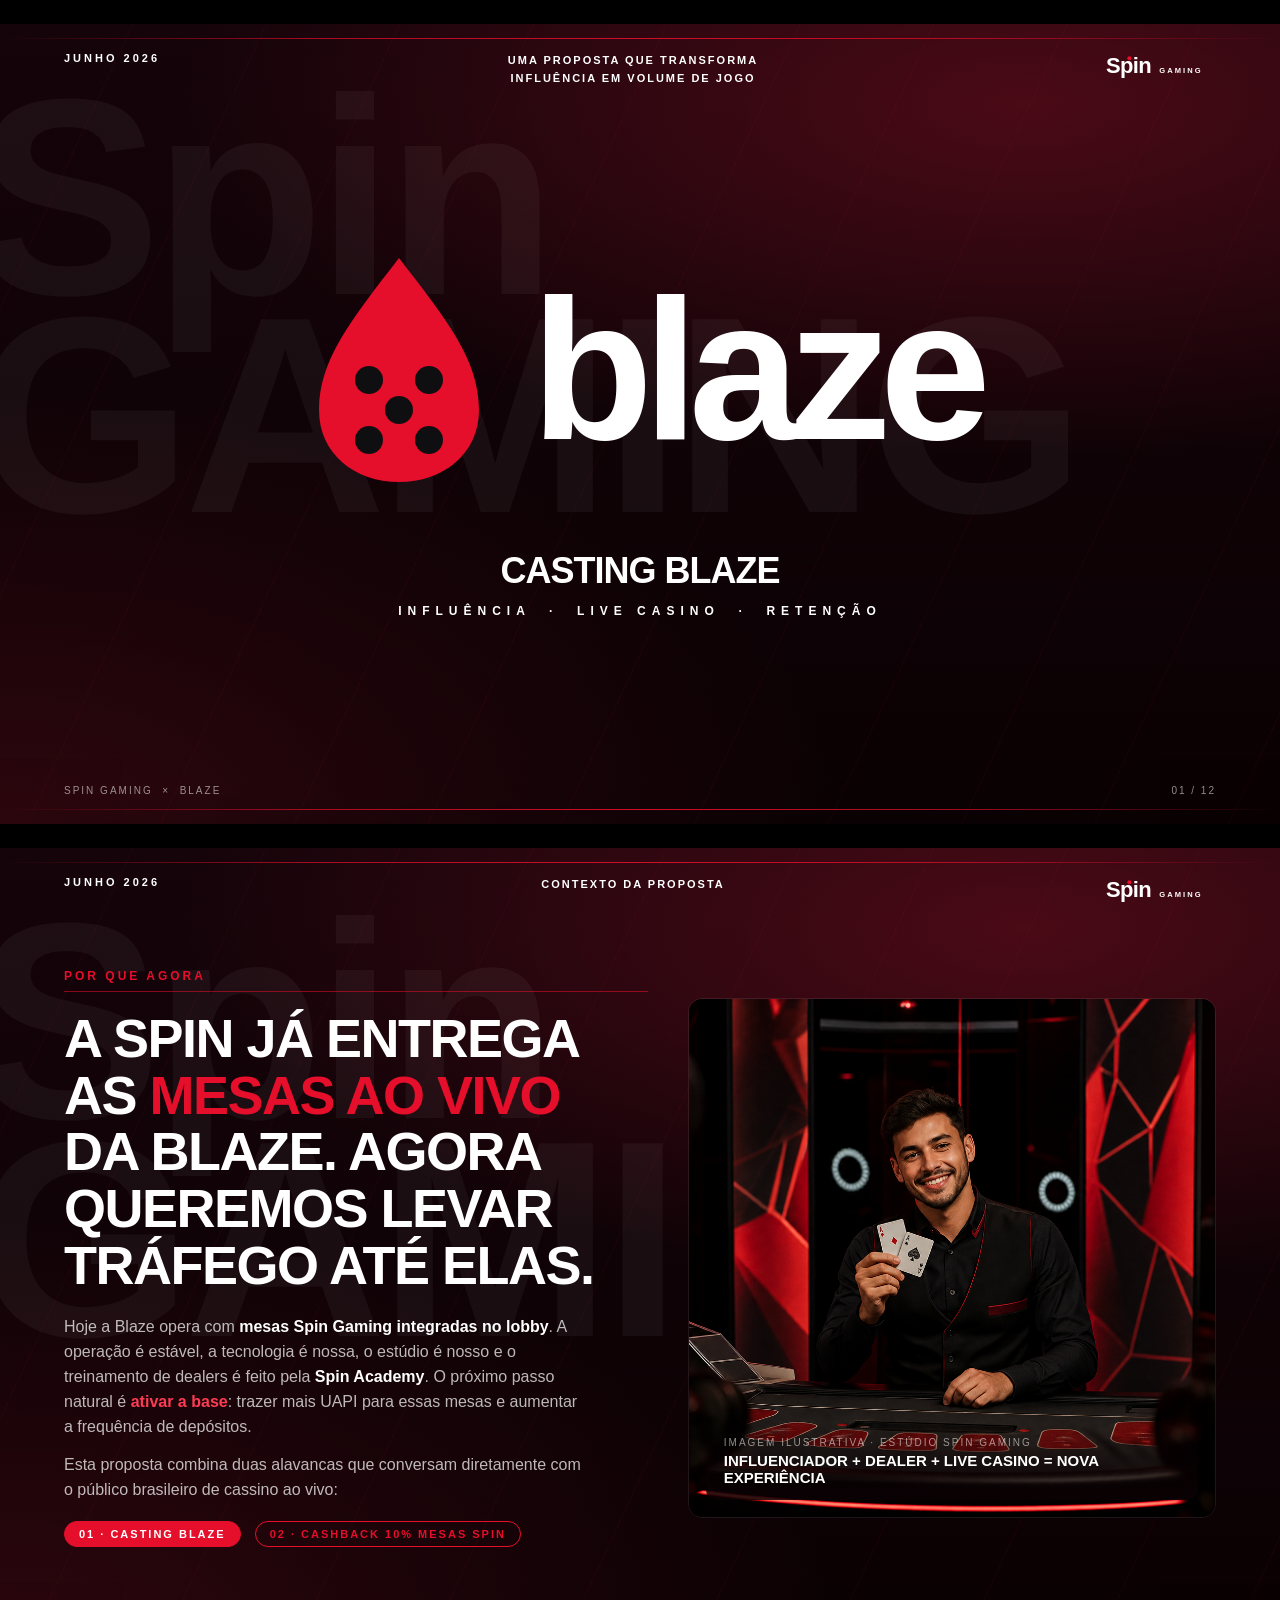
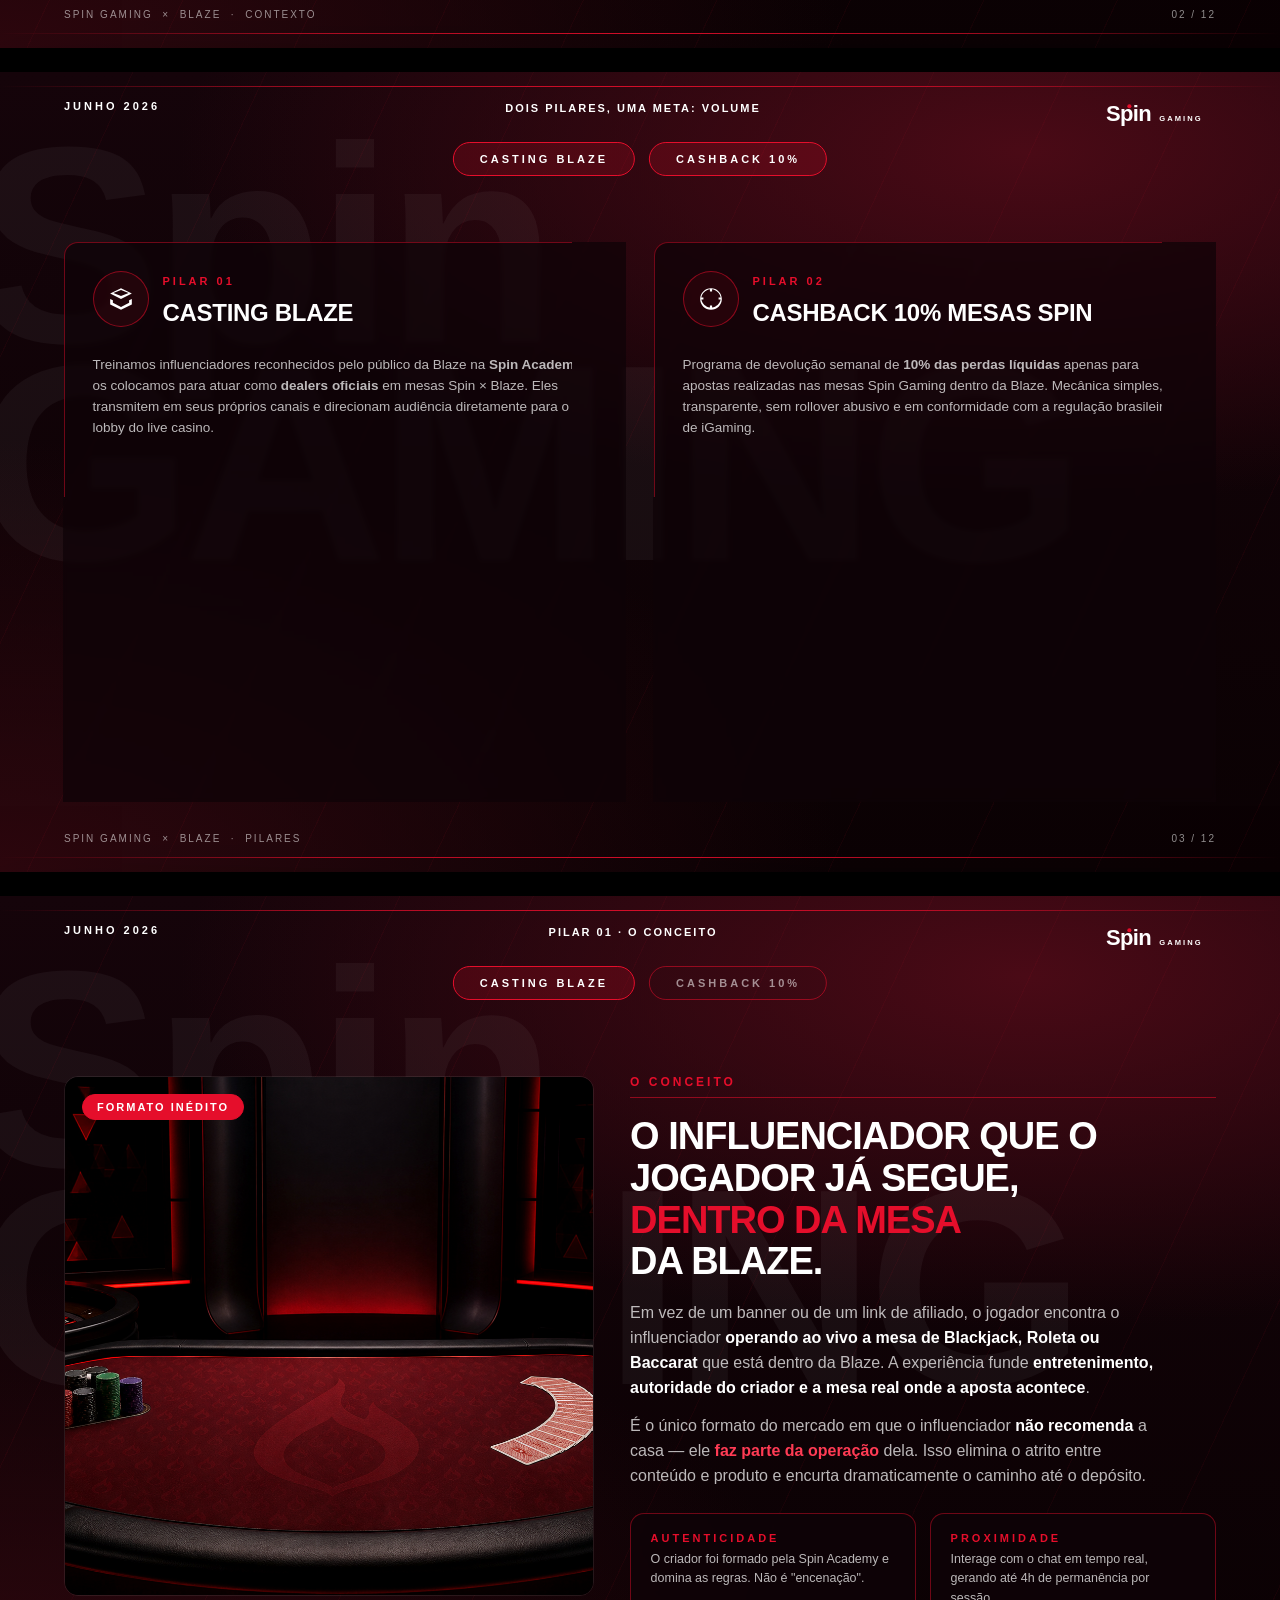
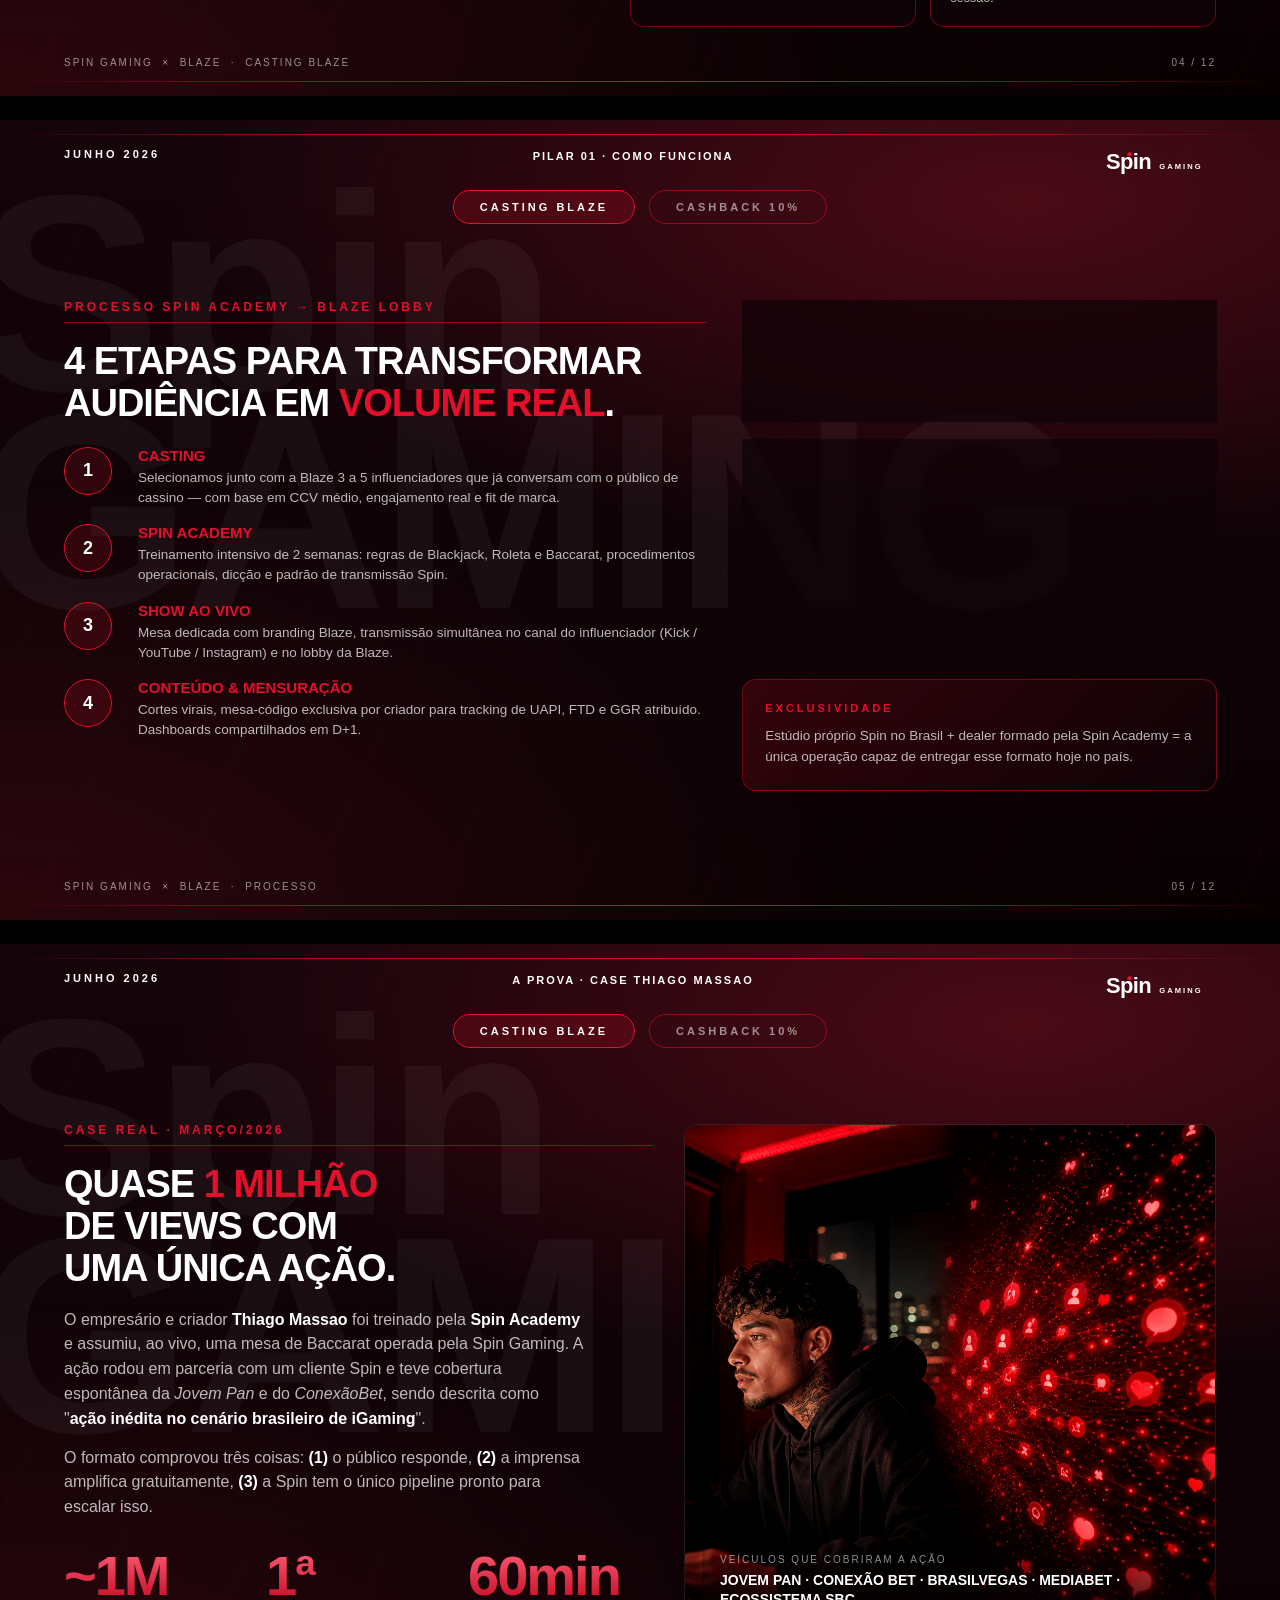
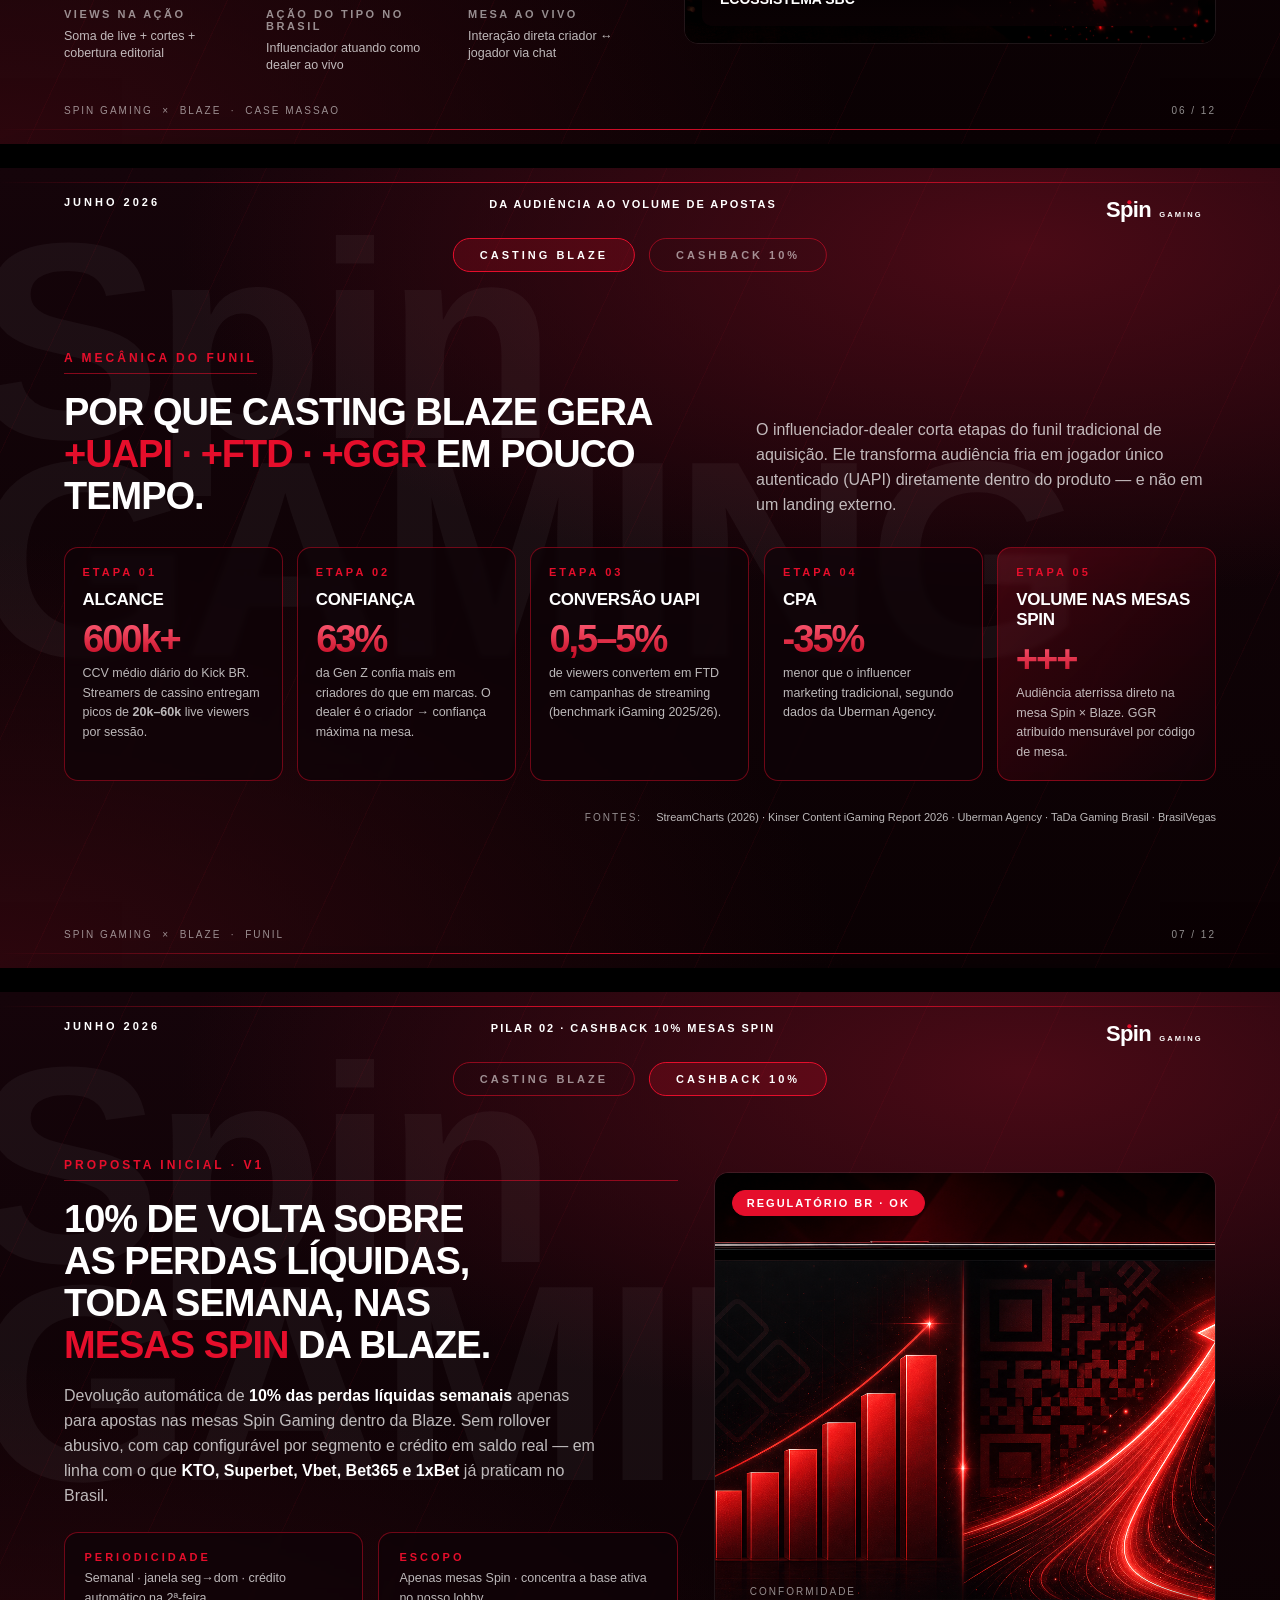
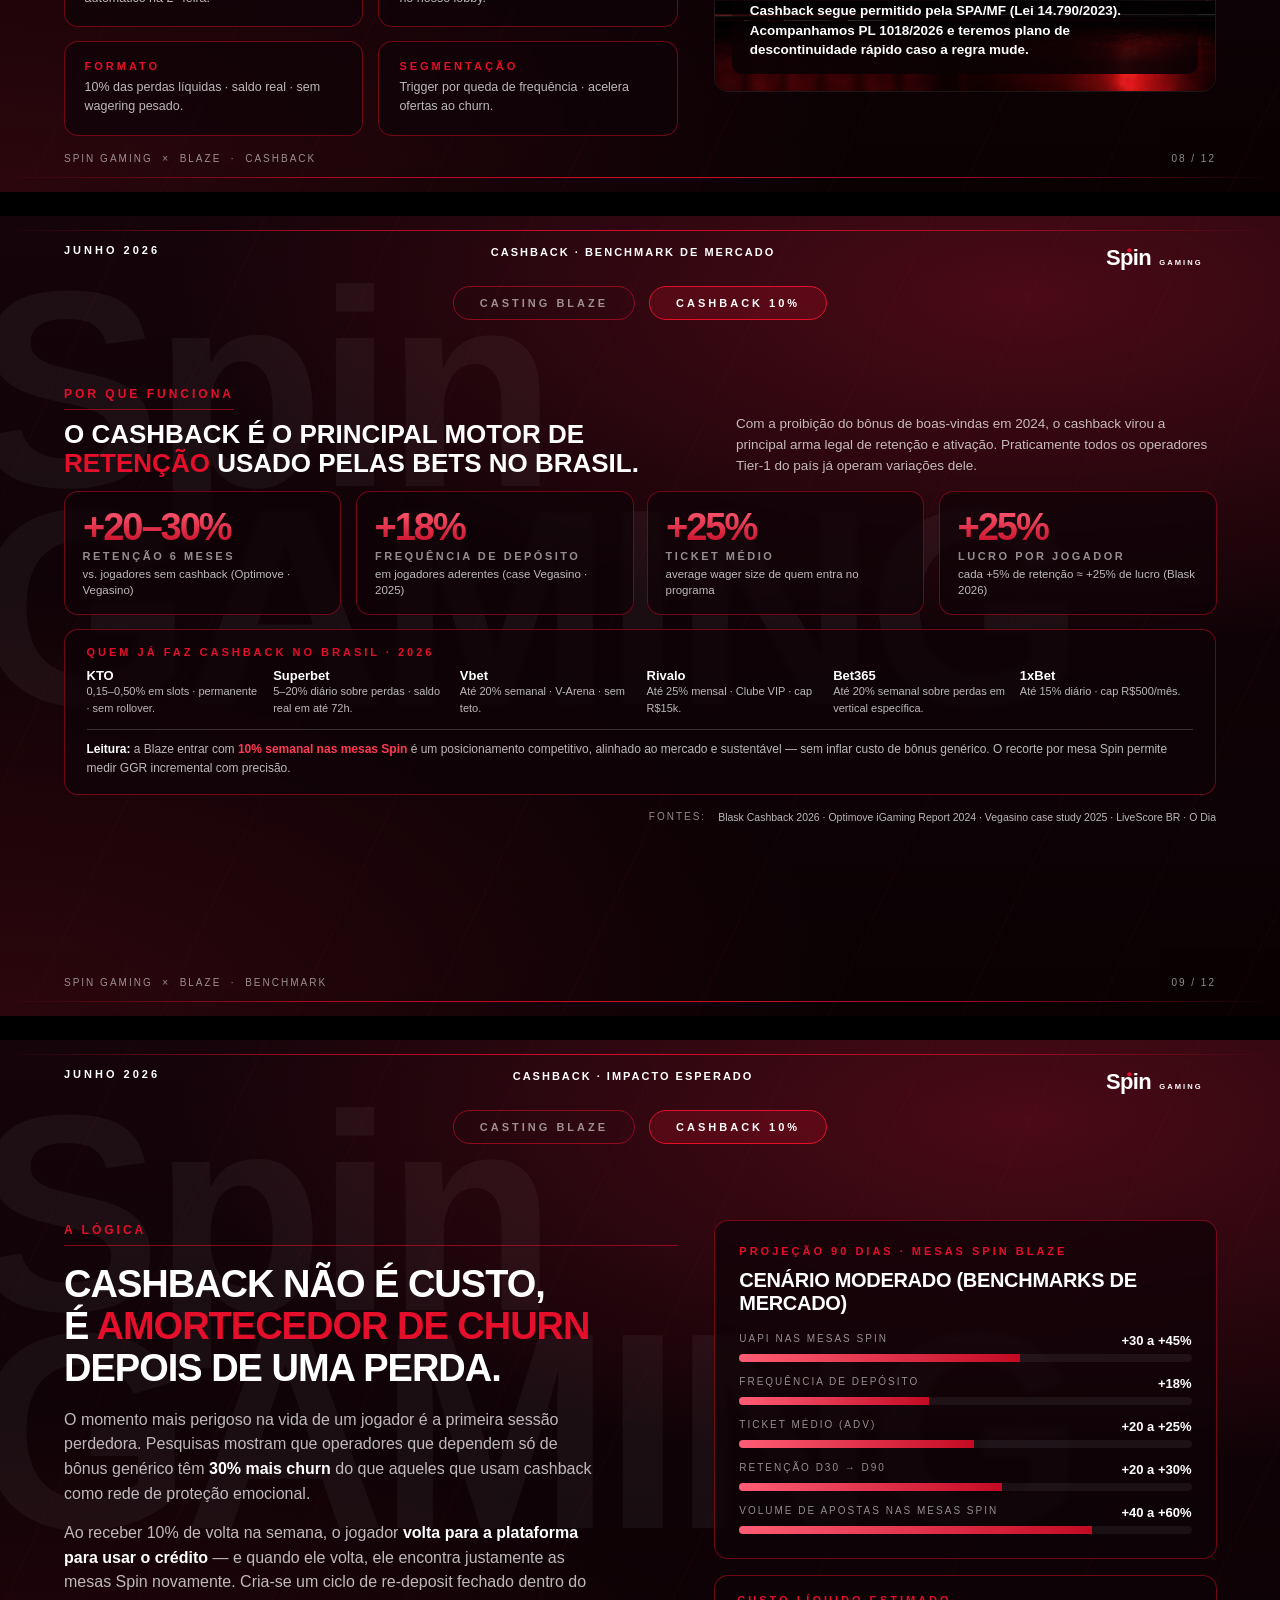
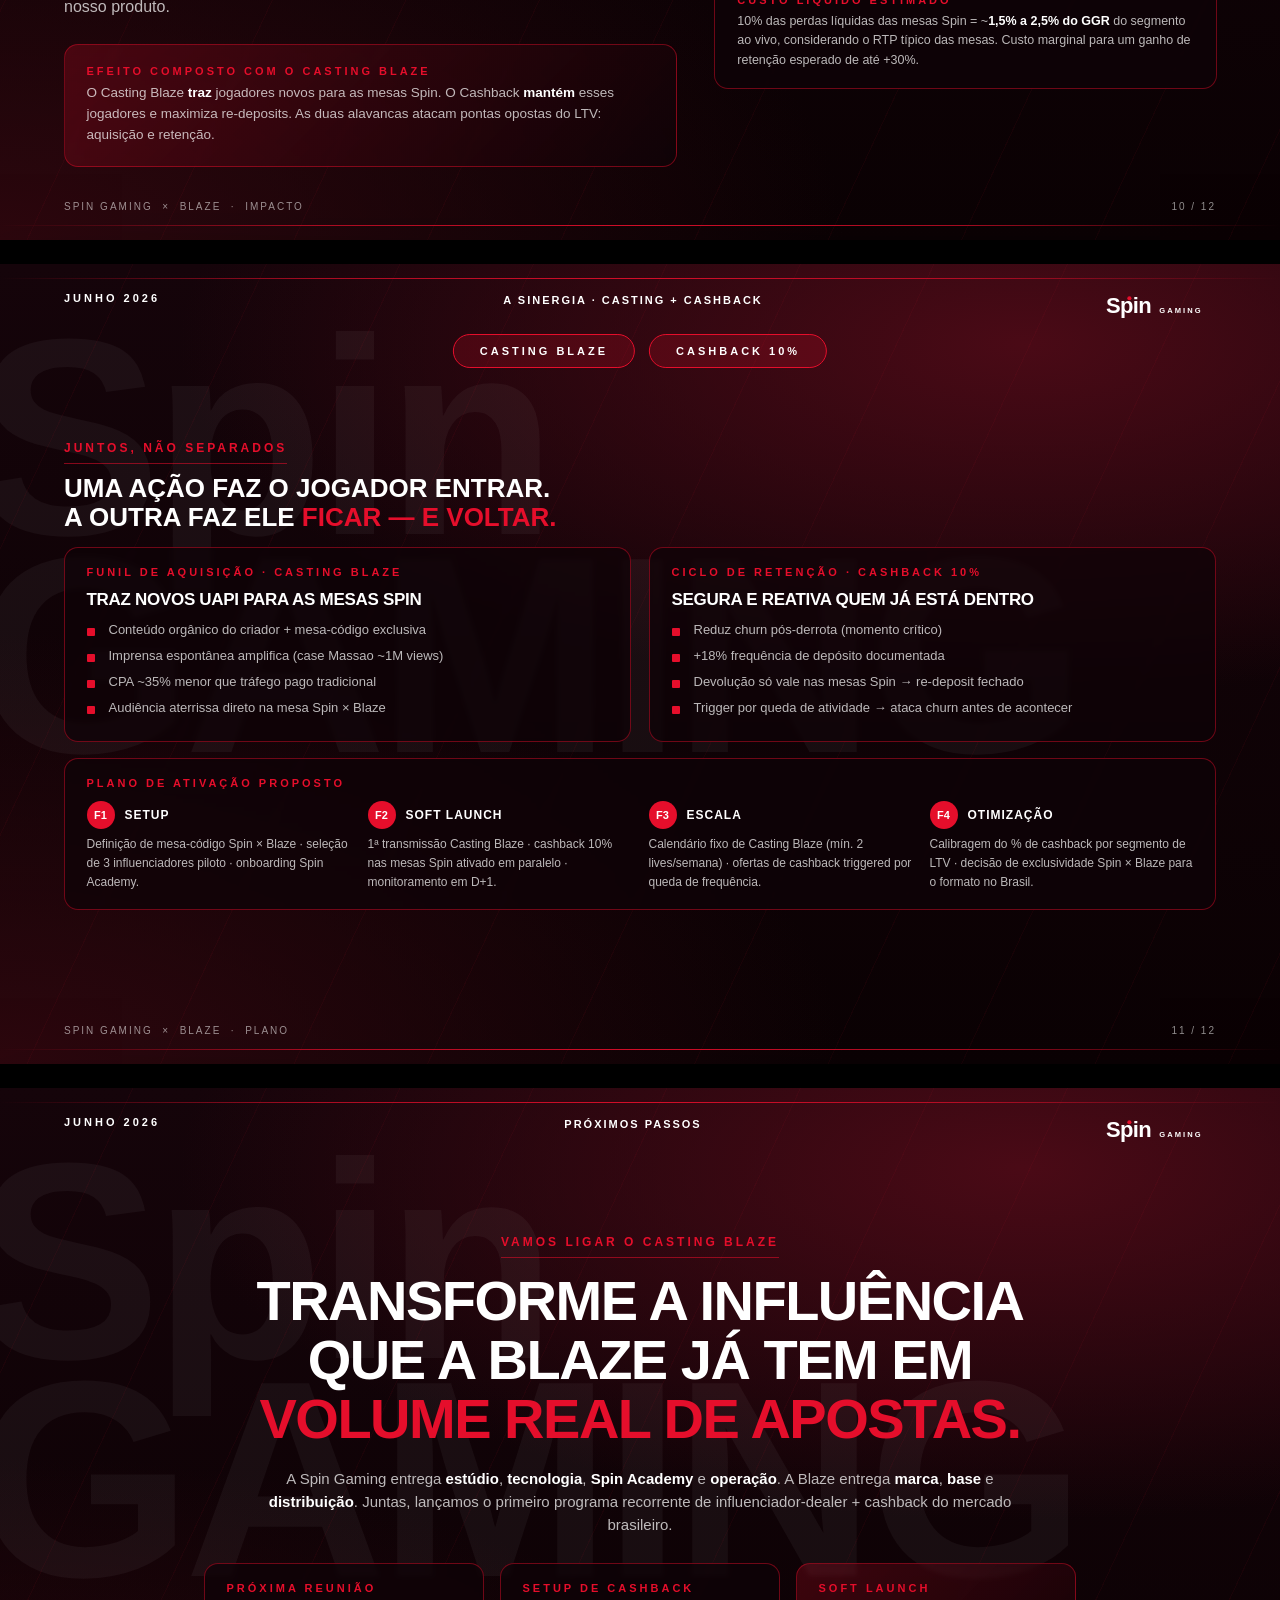
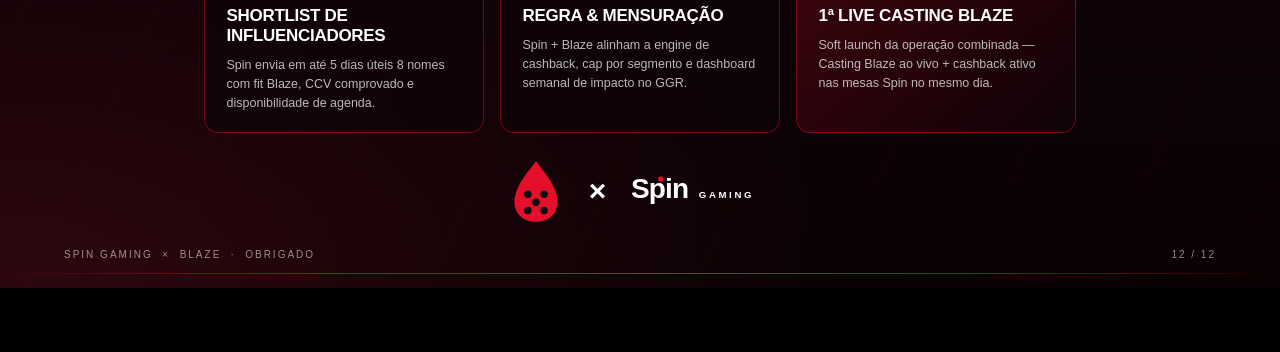
==== apresentacao/index.html @ 4c96a720 "feat: proposta Casting Blaze + Cashback 10% (deck Spin x Blaze, 12 slides) - Apresentacao HTML/CSS c" ====
<!DOCTYPE html>
<html lang="pt-BR">
<head>
<meta charset="UTF-8" />
<meta name="viewport" content="width=1280" />
<title>Casting Blaze — Proposta Spin Gaming x Blaze</title>
<link rel="stylesheet" href="styles.css" />
</head>
<body>

<!-- =================================================================
SLIDE 01 — CAPA
================================================================= -->
<section class="slide" id="s01">
  <div class="slide-rule-top"></div>
  <div class="slide-header">
    <div class="slide-date">JUNHO 2026</div>
    <div class="slide-tagline">UMA PROPOSTA QUE TRANSFORMA<br/>INFLUÊNCIA EM VOLUME DE JOGO</div>
    <div class="slide-logo-spin"><img src="assets/logo-spin.svg" alt="Spin Gaming"></div>
  </div>

  <div class="slide-body" style="align-items:center; justify-content:center; flex-direction:column;">
    <div style="display:flex; align-items:center; gap:32px;">
      <img src="assets/logo-blaze.svg" alt="" style="width:200px; height:auto;">
      <div style="font-size:200px; font-weight:800; line-height:0.9; letter-spacing:-10px; color:#fff;">blaze</div>
    </div>
    <div style="margin-top:60px; text-align:center;">
      <div style="font-size:36px; font-weight:800; letter-spacing:-1px; color:#fff;">
        CASTING BLAZE
      </div>
      <div style="margin-top:12px; font-size:12px; letter-spacing:6px; color:#fff; font-weight:600;">
        INFLUÊNCIA &nbsp;·&nbsp; LIVE CASINO &nbsp;·&nbsp; RETENÇÃO
      </div>
    </div>
  </div>

  <div class="slide-footer">
    <div>SPIN GAMING &nbsp;×&nbsp; BLAZE</div>
    <div>01 / 12</div>
  </div>
  <div class="slide-rule-bottom"></div>
</section>


<!-- =================================================================
SLIDE 02 — CONTEXTO
================================================================= -->
<section class="slide" id="s02">
  <div class="slide-rule-top"></div>
  <div class="slide-header">
    <div class="slide-date">JUNHO 2026</div>
    <div class="slide-tagline">CONTEXTO DA PROPOSTA</div>
    <div class="slide-logo-spin"><img src="assets/logo-spin.svg" alt="Spin Gaming"></div>
  </div>

  <div class="slide-body" style="gap:40px;">
    <!-- Left column: text -->
    <div style="flex:1.05; display:flex; flex-direction:column; justify-content:center;">
      <div class="eyebrow">Por que agora</div>
      <h2 class="title-lg" style="max-width:560px;">
        A SPIN JÁ ENTREGA<br/>
        AS <span style="color:var(--red-blaze);">MESAS AO VIVO</span><br/>
        DA BLAZE. AGORA<br/>
        QUEREMOS LEVAR<br/>
        TRÁFEGO ATÉ ELAS.
      </h2>
      <p class="body-text" style="margin-top:22px; max-width:520px;">
        Hoje a Blaze opera com <strong>mesas Spin Gaming integradas no lobby</strong>.
        A operação é estável, a tecnologia é nossa, o estúdio é nosso e o
        treinamento de dealers é feito pela <strong>Spin Academy</strong>.
        O próximo passo natural é <span class="hl">ativar a base</span>: trazer mais
        UAPI para essas mesas e aumentar a frequência de depósitos.
      </p>
      <p class="body-text" style="margin-top:14px; max-width:520px;">
        Esta proposta combina duas alavancas que conversam diretamente
        com o público brasileiro de cassino ao vivo:
      </p>
      <div style="display:flex; gap:14px; margin-top:18px;">
        <span class="pill pill-solid">01 · CASTING BLAZE</span>
        <span class="pill">02 · CASHBACK 10% MESAS SPIN</span>
      </div>
    </div>

    <!-- Right column: hero image -->
    <div style="flex:0.95; display:flex; align-items:center;">
      <div style="position:relative; width:100%; height:520px;">
        <img class="hero-img" src="assets/images/influencer_dealer.png" alt="">
        <div style="position:absolute; left:18px; bottom:18px; right:18px; padding:14px 18px;
                    background:linear-gradient(180deg,rgba(10,1,3,0) 0%, rgba(10,1,3,0.85) 90%);
                    border-radius:10px;">
          <div class="muted-cap">IMAGEM ILUSTRATIVA · ESTÚDIO SPIN GAMING</div>
          <div style="font-size:15px; font-weight:700; margin-top:4px;">
            INFLUENCIADOR + DEALER + LIVE CASINO = NOVA EXPERIÊNCIA
          </div>
        </div>
      </div>
    </div>
  </div>

  <div class="slide-footer">
    <div>SPIN GAMING &nbsp;×&nbsp; BLAZE &nbsp;·&nbsp; CONTEXTO</div>
    <div>02 / 12</div>
  </div>
  <div class="slide-rule-bottom"></div>
</section>


<!-- =================================================================
SLIDE 03 — OS DOIS PILARES DA PROPOSTA (tabs)
================================================================= -->
<section class="slide" id="s03">
  <div class="slide-rule-top"></div>
  <div class="slide-header">
    <div class="slide-date">JUNHO 2026</div>
    <div class="slide-tagline">DOIS PILARES, UMA META: VOLUME</div>
    <div class="slide-logo-spin"><img src="assets/logo-spin.svg" alt="Spin Gaming"></div>
  </div>

  <div class="section-tabs">
    <div class="section-tab active">CASTING BLAZE</div>
    <div class="section-tab active">CASHBACK 10%</div>
  </div>

  <div class="slide-body" style="padding-top:80px; gap:28px;">
    <!-- Pillar 1 card -->
    <div class="card" style="flex:1; display:flex; flex-direction:column;">
      <div style="display:flex; align-items:center; gap:14px; margin-bottom:14px;">
        <div class="icon-circle">
          <svg viewBox="0 0 24 24"><path d="M12 2L2 7l10 5 10-5-10-5zm0 7.27L4.97 6.5 12 3.73l7.03 2.77L12 9.27zM2 17l10 5 10-5v-5l-2.5 1.25V15.5L12 19.27 4.5 15.5v-2.25L2 12v5z"/></svg>
        </div>
        <div>
          <div class="card-eyebrow">PILAR 01</div>
          <div class="card-title" style="font-size:24px;">CASTING BLAZE</div>
        </div>
      </div>
      <p class="card-body">
        Treinamos influenciadores reconhecidos pelo público da Blaze na
        <strong>Spin Academy</strong> e os colocamos para atuar como
        <strong>dealers oficiais</strong> em mesas Spin × Blaze. Eles
        transmitem em seus próprios canais e direcionam audiência
        diretamente para o lobby do live casino.
      </p>

      <div style="margin-top:auto; padding-top:24px;">
        <div class="muted-cap" style="margin-bottom:10px;">O QUE ENTREGA</div>
        <ul class="bullets">
          <li><strong>Aquisição</strong> de UAPI direto do público do influenciador</li>
          <li><strong>Brand love</strong> via co-criação com nomes que a base já segue</li>
          <li><strong>Conteúdo viral</strong> com cortes e clipes orgânicos</li>
          <li><strong>Tráfego concentrado</strong> em mesa específica → GGR mensurável</li>
        </ul>
      </div>
    </div>

    <!-- Pillar 2 card -->
    <div class="card" style="flex:1; display:flex; flex-direction:column;">
      <div style="display:flex; align-items:center; gap:14px; margin-bottom:14px;">
        <div class="icon-circle">
          <svg viewBox="0 0 24 24"><path d="M12 2C6.48 2 2 6.48 2 12s4.48 10 10 10 10-4.48 10-10S17.52 2 12 2zm1 17.93V18h-2v1.93c-3.94-.49-7.04-3.59-7.93-7.43H5v-2H3.07C3.96 6.66 7.06 3.56 11 3.07V5h2V3.07c3.94.49 7.04 3.59 7.93 7.43H19v2h1.93c-.89 3.84-3.99 6.94-7.93 7.43z"/></svg>
        </div>
        <div>
          <div class="card-eyebrow">PILAR 02</div>
          <div class="card-title" style="font-size:24px;">CASHBACK 10% MESAS SPIN</div>
        </div>
      </div>
      <p class="card-body">
        Programa de devolução semanal de <strong>10% das perdas líquidas</strong>
        apenas para apostas realizadas nas mesas Spin Gaming dentro da Blaze.
        Mecânica simples, transparente, sem rollover abusivo e em
        conformidade com a regulação brasileira de iGaming.
      </p>

      <div style="margin-top:auto; padding-top:24px;">
        <div class="muted-cap" style="margin-bottom:10px;">O QUE ENTREGA</div>
        <ul class="bullets">
          <li><strong>Retenção</strong> +20% a +30% (benchmarks globais)</li>
          <li><strong>Frequência de depósito</strong> +18% (case Vegasino · Optimove)</li>
          <li><strong>Ticket médio</strong> +25% em jogadores aderentes</li>
          <li><strong>Concentração</strong> da base ativa nas mesas Spin → mais GGR</li>
        </ul>
      </div>
    </div>
  </div>

  <div class="slide-footer">
    <div>SPIN GAMING &nbsp;×&nbsp; BLAZE &nbsp;·&nbsp; PILARES</div>
    <div>03 / 12</div>
  </div>
  <div class="slide-rule-bottom"></div>
</section>


<!-- =================================================================
SLIDE 04 — CASTING BLAZE: O CONCEITO
================================================================= -->
<section class="slide" id="s04">
  <div class="slide-rule-top"></div>
  <div class="slide-header">
    <div class="slide-date">JUNHO 2026</div>
    <div class="slide-tagline">PILAR 01 · O CONCEITO</div>
    <div class="slide-logo-spin"><img src="assets/logo-spin.svg" alt="Spin Gaming"></div>
  </div>

  <div class="section-tabs">
    <div class="section-tab active">CASTING BLAZE</div>
    <div class="section-tab">CASHBACK 10%</div>
  </div>

  <div class="slide-body" style="padding-top:90px; gap:36px;">
    <!-- Left: hero image -->
    <div style="flex:0.95;">
      <div style="position:relative; width:100%; height:520px;">
        <img class="hero-img" src="assets/images/studio_casting_blaze.png" alt="">
        <div style="position:absolute; left:18px; top:18px;">
          <span class="pill pill-solid">FORMATO INÉDITO</span>
        </div>
      </div>
    </div>

    <!-- Right: text -->
    <div style="flex:1.05; display:flex; flex-direction:column; justify-content:center;">
      <div class="eyebrow">O conceito</div>
      <h2 class="title-md" style="max-width:520px;">
        O INFLUENCIADOR QUE O<br/>
        JOGADOR JÁ SEGUE,<br/>
        <span style="color:var(--red-blaze);">DENTRO DA MESA</span><br/>
        DA BLAZE.
      </h2>
      <p class="body-text" style="margin-top:18px; max-width:540px;">
        Em vez de um banner ou de um link de afiliado, o jogador encontra
        o influenciador <strong>operando ao vivo a mesa de Blackjack,
        Roleta ou Baccarat</strong> que está dentro da Blaze.
        A experiência funde <strong>entretenimento, autoridade do criador
        e a mesa real onde a aposta acontece</strong>.
      </p>
      <p class="body-text" style="margin-top:14px; max-width:540px;">
        É o único formato do mercado em que o influenciador <strong>não
        recomenda</strong> a casa — ele <span class="hl">faz parte da operação</span>
        dela. Isso elimina o atrito entre conteúdo e produto e
        encurta dramaticamente o caminho até o depósito.
      </p>

      <div style="display:grid; grid-template-columns:1fr 1fr; gap:14px; margin-top:24px;">
        <div class="card" style="padding:18px 20px;">
          <div class="card-eyebrow" style="margin-bottom:6px;">AUTENTICIDADE</div>
          <div class="card-body" style="font-size:12.5px;">
            O criador foi formado pela Spin Academy e domina as regras.
            Não é "encenação".
          </div>
        </div>
        <div class="card" style="padding:18px 20px;">
          <div class="card-eyebrow" style="margin-bottom:6px;">PROXIMIDADE</div>
          <div class="card-body" style="font-size:12.5px;">
            Interage com o chat em tempo real, gerando até 4h de
            permanência por sessão.
          </div>
        </div>
      </div>
    </div>
  </div>

  <div class="slide-footer">
    <div>SPIN GAMING &nbsp;×&nbsp; BLAZE &nbsp;·&nbsp; CASTING BLAZE</div>
    <div>04 / 12</div>
  </div>
  <div class="slide-rule-bottom"></div>
</section>


<!-- =================================================================
SLIDE 05 — CASTING BLAZE: COMO FUNCIONA (PROCESSO)
================================================================= -->
<section class="slide" id="s05">
  <div class="slide-rule-top"></div>
  <div class="slide-header">
    <div class="slide-date">JUNHO 2026</div>
    <div class="slide-tagline">PILAR 01 · COMO FUNCIONA</div>
    <div class="slide-logo-spin"><img src="assets/logo-spin.svg" alt="Spin Gaming"></div>
  </div>

  <div class="section-tabs">
    <div class="section-tab active">CASTING BLAZE</div>
    <div class="section-tab">CASHBACK 10%</div>
  </div>

  <div class="slide-body" style="padding-top:90px; gap:36px;">
    <!-- Left: 4 steps -->
    <div style="flex:1.15; display:flex; flex-direction:column;">
      <div class="eyebrow">PROCESSO SPIN ACADEMY → BLAZE LOBBY</div>
      <h3 class="title-md" style="margin-bottom:22px;">
        4 ETAPAS PARA TRANSFORMAR<br/>
        AUDIÊNCIA EM <span style="color:var(--red-blaze);">VOLUME REAL</span>.
      </h3>

      <div class="steps">
        <div class="step">
          <div class="step-num">1</div>
          <div>
            <div class="step-title">CASTING</div>
            <div class="step-body">
              Selecionamos junto com a Blaze 3 a 5 influenciadores que
              já conversam com o público de cassino — com base em CCV médio,
              engajamento real e fit de marca.
            </div>
          </div>
        </div>
        <div class="step">
          <div class="step-num">2</div>
          <div>
            <div class="step-title">SPIN ACADEMY</div>
            <div class="step-body">
              Treinamento intensivo de 2 semanas: regras de Blackjack,
              Roleta e Baccarat, procedimentos operacionais, dicção
              e padrão de transmissão Spin.
            </div>
          </div>
        </div>
        <div class="step">
          <div class="step-num">3</div>
          <div>
            <div class="step-title">SHOW AO VIVO</div>
            <div class="step-body">
              Mesa dedicada com branding Blaze, transmissão simultânea
              no canal do influenciador (Kick / YouTube / Instagram)
              e no lobby da Blaze.
            </div>
          </div>
        </div>
        <div class="step">
          <div class="step-num">4</div>
          <div>
            <div class="step-title">CONTEÚDO & MENSURAÇÃO</div>
            <div class="step-body">
              Cortes virais, mesa-código exclusiva por criador para
              tracking de UAPI, FTD e GGR atribuído. Dashboards
              compartilhados em D+1.
            </div>
          </div>
        </div>
      </div>
    </div>

    <!-- Right: assets visual -->
    <div style="flex:0.85; display:flex; flex-direction:column; gap:18px;">
      <div class="card" style="padding:22px;">
        <div class="card-eyebrow">JOGOS SUGERIDOS</div>
        <div style="display:grid; grid-template-columns:1fr 1fr; gap:8px 14px; margin-top:12px;">
          <div class="body-text" style="font-size:14px;">• Blackjack VIP</div>
          <div class="body-text" style="font-size:14px;">• Roleta Brasileira</div>
          <div class="body-text" style="font-size:14px;">• Baccarat</div>
          <div class="body-text" style="font-size:14px;">• Football Studio</div>
        </div>
      </div>

      <div class="card" style="padding:22px;">
        <div class="card-eyebrow">CANAIS DE TRANSMISSÃO</div>
        <div style="margin-top:12px; display:flex; flex-direction:column; gap:10px;">
          <div style="display:flex; align-items:center; gap:12px;">
            <div class="mini-icon"><svg viewBox="0 0 24 24"><path d="M11.571 4.714h1.715v5.143H11.57zm4.715 0H18v5.143h-1.714zM6 0L1.714 4.286v15.428h5.143V24l4.286-4.286h3.428L22.286 12V0H6zm14.571 11.143l-3.428 3.428h-3.429l-3 3v-3H6.857V1.714h13.714v9.429z"/></svg></div>
            <div class="body-text" style="font-size:13px;">Kick — média 600k+ live viewers/dia</div>
          </div>
          <div style="display:flex; align-items:center; gap:12px;">
            <div class="mini-icon"><svg viewBox="0 0 24 24"><path d="M23.498 6.186a3.016 3.016 0 0 0-2.122-2.136C19.505 3.545 12 3.545 12 3.545s-7.505 0-9.377.505A3.017 3.017 0 0 0 .502 6.186C0 8.07 0 12 0 12s0 3.93.502 5.814a3.016 3.016 0 0 0 2.122 2.136c1.871.505 9.376.505 9.376.505s7.505 0 9.377-.505a3.015 3.015 0 0 0 2.122-2.136C24 15.93 24 12 24 12s0-3.93-.502-5.814zM9.545 15.568V8.432L15.818 12l-6.273 3.568z"/></svg></div>
            <div class="body-text" style="font-size:13px;">YouTube Lives + cortes evergreen</div>
          </div>
          <div style="display:flex; align-items:center; gap:12px;">
            <div class="mini-icon"><svg viewBox="0 0 24 24"><path d="M12 2.163c3.204 0 3.584.012 4.85.07 3.252.148 4.771 1.691 4.919 4.919.058 1.265.069 1.645.069 4.849 0 3.205-.012 3.584-.069 4.849-.149 3.225-1.664 4.771-4.919 4.919-1.266.058-1.644.07-4.85.07-3.204 0-3.584-.012-4.849-.07-3.26-.149-4.771-1.699-4.919-4.92-.058-1.265-.07-1.644-.07-4.849 0-3.204.013-3.583.07-4.849.149-3.227 1.664-4.771 4.919-4.919C8.416 2.175 8.796 2.163 12 2.163zm0-2.163C8.741 0 8.333.014 7.053.072 2.695.272.273 2.69.073 7.052.014 8.333 0 8.741 0 12c0 3.259.014 3.668.072 4.948.2 4.358 2.618 6.78 6.98 6.98C8.333 23.986 8.741 24 12 24c3.259 0 3.668-.014 4.948-.072 4.354-.2 6.782-2.618 6.979-6.98.059-1.28.073-1.689.073-4.948 0-3.259-.014-3.667-.072-4.947-.196-4.354-2.617-6.78-6.979-6.98C15.668.014 15.259 0 12 0zm0 5.838a6.162 6.162 0 1 0 0 12.324 6.162 6.162 0 0 0 0-12.324zM12 16a4 4 0 1 1 0-8 4 4 0 0 1 0 8zm6.406-11.845a1.44 1.44 0 1 0 0 2.881 1.44 1.44 0 0 0 0-2.881z"/></svg></div>
            <div class="body-text" style="font-size:13px;">Instagram Reels + Stories direcionando para Blaze</div>
          </div>
        </div>
      </div>

      <div class="card" style="padding:22px; background:linear-gradient(135deg, rgba(229,14,43,0.18), rgba(15,3,7,0.85));">
        <div class="card-eyebrow">EXCLUSIVIDADE</div>
        <div class="body-text" style="font-size:13.5px; margin-top:8px;">
          Estúdio próprio Spin no Brasil + dealer formado pela Spin Academy =
          a única operação capaz de entregar esse formato hoje no país.
        </div>
      </div>
    </div>
  </div>

  <div class="slide-footer">
    <div>SPIN GAMING &nbsp;×&nbsp; BLAZE &nbsp;·&nbsp; PROCESSO</div>
    <div>05 / 12</div>
  </div>
  <div class="slide-rule-bottom"></div>
</section>


<!-- =================================================================
SLIDE 06 — CASE MASSAO (PROVA)
================================================================= -->
<section class="slide" id="s06">
  <div class="slide-rule-top"></div>
  <div class="slide-header">
    <div class="slide-date">JUNHO 2026</div>
    <div class="slide-tagline">A PROVA · CASE THIAGO MASSAO</div>
    <div class="slide-logo-spin"><img src="assets/logo-spin.svg" alt="Spin Gaming"></div>
  </div>

  <div class="section-tabs">
    <div class="section-tab active">CASTING BLAZE</div>
    <div class="section-tab">CASHBACK 10%</div>
  </div>

  <div class="slide-body" style="padding-top:90px; gap:32px;">
    <!-- Left: text + stats -->
    <div style="flex:1.05; display:flex; flex-direction:column; justify-content:center;">
      <div class="eyebrow">CASE REAL · MARÇO/2026</div>
      <h2 class="title-md" style="max-width:540px;">
        QUASE <span style="color:var(--red-blaze);">1 MILHÃO</span><br/>
        DE VIEWS COM<br/>
        UMA ÚNICA AÇÃO.
      </h2>
      <p class="body-text" style="margin-top:18px; max-width:520px;">
        O empresário e criador <strong>Thiago Massao</strong> foi treinado pela
        <strong>Spin Academy</strong> e assumiu, ao vivo, uma mesa de
        Baccarat operada pela Spin Gaming. A ação rodou em parceria
        com um cliente Spin e teve cobertura espontânea da
        <em>Jovem Pan</em> e do <em>ConexãoBet</em>, sendo descrita como
        "<strong>ação inédita no cenário brasileiro de iGaming</strong>".
      </p>
      <p class="body-text" style="margin-top:14px; max-width:520px;">
        O formato comprovou três coisas:
        <strong>(1)</strong> o público responde,
        <strong>(2)</strong> a imprensa amplifica gratuitamente,
        <strong>(3)</strong> a Spin tem o único pipeline pronto para escalar isso.
      </p>

      <div style="display:grid; grid-template-columns:repeat(3,1fr); gap:18px; margin-top:28px;">
        <div class="stat">
          <div class="stat-num red">~1M</div>
          <div class="stat-label">VIEWS NA AÇÃO</div>
          <div class="stat-sub">Soma de live + cortes + cobertura editorial</div>
        </div>
        <div class="stat">
          <div class="stat-num red">1ª</div>
          <div class="stat-label">AÇÃO DO TIPO NO BRASIL</div>
          <div class="stat-sub">Influenciador atuando como dealer ao vivo</div>
        </div>
        <div class="stat">
          <div class="stat-num red">60min</div>
          <div class="stat-label">MESA AO VIVO</div>
          <div class="stat-sub">Interação direta criador ↔ jogador via chat</div>
        </div>
      </div>
    </div>

    <!-- Right: viral image -->
    <div style="flex:0.95;">
      <div style="position:relative; width:100%; height:520px;">
        <img class="hero-img" src="assets/images/viral_engagement.png" alt="">
        <div style="position:absolute; left:18px; bottom:18px; right:18px; padding:16px 18px;
                    background:linear-gradient(180deg,rgba(10,1,3,0) 0%, rgba(10,1,3,0.9) 90%);
                    border-radius:10px;">
          <div class="muted-cap">VEÍCULOS QUE COBRIRAM A AÇÃO</div>
          <div style="font-size:14px; font-weight:700; margin-top:6px; line-height:1.4;">
            JOVEM PAN · CONEXÃO BET · BRASILVEGAS · MEDIABET · ECOSSISTEMA SBC
          </div>
        </div>
      </div>
    </div>
  </div>

  <div class="slide-footer">
    <div>SPIN GAMING &nbsp;×&nbsp; BLAZE &nbsp;·&nbsp; CASE MASSAO</div>
    <div>06 / 12</div>
  </div>
  <div class="slide-rule-bottom"></div>
</section>


<!-- =================================================================
SLIDE 07 — POR QUE GERA MAIS UAPI / DEPÓSITOS / VOLUME
================================================================= -->
<section class="slide" id="s07">
  <div class="slide-rule-top"></div>
  <div class="slide-header">
    <div class="slide-date">JUNHO 2026</div>
    <div class="slide-tagline">DA AUDIÊNCIA AO VOLUME DE APOSTAS</div>
    <div class="slide-logo-spin"><img src="assets/logo-spin.svg" alt="Spin Gaming"></div>
  </div>

  <div class="section-tabs">
    <div class="section-tab active">CASTING BLAZE</div>
    <div class="section-tab">CASHBACK 10%</div>
  </div>

  <div class="slide-body" style="padding-top:90px; flex-direction:column; gap:22px;">

    <div style="display:flex; justify-content:space-between; align-items:flex-end; gap:30px;">
      <div style="flex:1.4;">
        <div class="eyebrow">A MECÂNICA DO FUNIL</div>
        <h3 class="title-md">
          POR QUE CASTING BLAZE GERA<br/>
          <span style="color:var(--red-blaze);">+UAPI · +FTD · +GGR</span> EM POUCO TEMPO.
        </h3>
      </div>
      <p class="body-text" style="flex:1; max-width:460px;">
        O influenciador-dealer corta etapas do funil tradicional de aquisição.
        Ele transforma audiência fria em jogador único autenticado (UAPI)
        diretamente dentro do produto — e não em um landing externo.
      </p>
    </div>

    <!-- Funnel -->
    <div style="display:grid; grid-template-columns:repeat(5,1fr); gap:14px; margin-top:8px;">

      <div class="card" style="padding:18px; min-height:215px;">
        <div class="card-eyebrow">ETAPA 01</div>
        <div class="card-title" style="font-size:17px;">ALCANCE</div>
        <div class="stat-num red" style="font-size:38px; margin-top:6px;">600k+</div>
        <div class="card-body" style="font-size:12.5px; margin-top:6px;">
          CCV médio diário do Kick BR. Streamers de cassino entregam picos
          de <strong>20k–60k</strong> live viewers por sessão.
        </div>
      </div>

      <div class="card" style="padding:18px; min-height:215px;">
        <div class="card-eyebrow">ETAPA 02</div>
        <div class="card-title" style="font-size:17px;">CONFIANÇA</div>
        <div class="stat-num red" style="font-size:38px; margin-top:6px;">63%</div>
        <div class="card-body" style="font-size:12.5px; margin-top:6px;">
          da Gen Z confia mais em criadores do que em marcas.
          O dealer é o criador → confiança máxima na mesa.
        </div>
      </div>

      <div class="card" style="padding:18px; min-height:215px;">
        <div class="card-eyebrow">ETAPA 03</div>
        <div class="card-title" style="font-size:17px;">CONVERSÃO UAPI</div>
        <div class="stat-num red" style="font-size:38px; margin-top:6px;">0,5–5%</div>
        <div class="card-body" style="font-size:12.5px; margin-top:6px;">
          de viewers convertem em FTD em campanhas de streaming
          (benchmark iGaming 2025/26).
        </div>
      </div>

      <div class="card" style="padding:18px; min-height:215px;">
        <div class="card-eyebrow">ETAPA 04</div>
        <div class="card-title" style="font-size:17px;">CPA</div>
        <div class="stat-num red" style="font-size:38px; margin-top:6px;">-35%</div>
        <div class="card-body" style="font-size:12.5px; margin-top:6px;">
          menor que o influencer marketing tradicional, segundo
          dados da Uberman Agency.
        </div>
      </div>

      <div class="card" style="padding:18px; min-height:215px; background:linear-gradient(135deg, rgba(229,14,43,0.22), rgba(15,3,7,0.85));">
        <div class="card-eyebrow">ETAPA 05</div>
        <div class="card-title" style="font-size:17px;">VOLUME NAS MESAS SPIN</div>
        <div class="stat-num red" style="font-size:38px; margin-top:6px;">+++</div>
        <div class="card-body" style="font-size:12.5px; margin-top:6px;">
          Audiência aterrissa direto na mesa Spin × Blaze.
          GGR atribuído mensurável por código de mesa.
        </div>
      </div>
    </div>

    <!-- Sources -->
    <div style="margin-top:6px; display:flex; align-items:center; gap:14px; justify-content:flex-end;">
      <div class="muted-cap">FONTES:</div>
      <div class="body-text" style="font-size:11px;">
        StreamCharts (2026) · Kinser Content iGaming Report 2026 · Uberman Agency · TaDa Gaming Brasil · BrasilVegas
      </div>
    </div>
  </div>

  <div class="slide-footer">
    <div>SPIN GAMING &nbsp;×&nbsp; BLAZE &nbsp;·&nbsp; FUNIL</div>
    <div>07 / 12</div>
  </div>
  <div class="slide-rule-bottom"></div>
</section>


<!-- =================================================================
SLIDE 08 — CASHBACK 10%: A MECÂNICA
================================================================= -->
<section class="slide" id="s08">
  <div class="slide-rule-top"></div>
  <div class="slide-header">
    <div class="slide-date">JUNHO 2026</div>
    <div class="slide-tagline">PILAR 02 · CASHBACK 10% MESAS SPIN</div>
    <div class="slide-logo-spin"><img src="assets/logo-spin.svg" alt="Spin Gaming"></div>
  </div>

  <div class="section-tabs">
    <div class="section-tab">CASTING BLAZE</div>
    <div class="section-tab active">CASHBACK 10%</div>
  </div>

  <div class="slide-body" style="padding-top:90px; gap:36px;">
    <!-- Left: text -->
    <div style="flex:1.1; display:flex; flex-direction:column; justify-content:center;">
      <div class="eyebrow">PROPOSTA INICIAL · V1</div>
      <h2 class="title-md" style="max-width:560px;">
        10% DE VOLTA SOBRE<br/>
        AS PERDAS LÍQUIDAS,<br/>
        TODA SEMANA, NAS<br/>
        <span style="color:var(--red-blaze);">MESAS SPIN</span> DA BLAZE.
      </h2>
      <p class="body-text" style="margin-top:18px; max-width:540px;">
        Devolução automática de <strong>10% das perdas líquidas semanais</strong>
        apenas para apostas nas mesas Spin Gaming dentro da Blaze.
        Sem rollover abusivo, com cap configurável por segmento e
        crédito em saldo real — em linha com o que <strong>KTO, Superbet,
        Vbet, Bet365 e 1xBet</strong> já praticam no Brasil.
      </p>

      <div style="display:grid; grid-template-columns:1fr 1fr; gap:14px; margin-top:24px;">
        <div class="card" style="padding:18px 20px;">
          <div class="card-eyebrow" style="margin-bottom:6px;">PERIODICIDADE</div>
          <div class="card-body" style="font-size:12.5px;">
            Semanal · janela seg→dom · crédito automático na 2ª-feira.
          </div>
        </div>
        <div class="card" style="padding:18px 20px;">
          <div class="card-eyebrow" style="margin-bottom:6px;">ESCOPO</div>
          <div class="card-body" style="font-size:12.5px;">
            Apenas mesas Spin · concentra a base ativa no nosso lobby.
          </div>
        </div>
        <div class="card" style="padding:18px 20px;">
          <div class="card-eyebrow" style="margin-bottom:6px;">FORMATO</div>
          <div class="card-body" style="font-size:12.5px;">
            10% das perdas líquidas · saldo real · sem wagering pesado.
          </div>
        </div>
        <div class="card" style="padding:18px 20px;">
          <div class="card-eyebrow" style="margin-bottom:6px;">SEGMENTAÇÃO</div>
          <div class="card-body" style="font-size:12.5px;">
            Trigger por queda de frequência · acelera ofertas ao churn.
          </div>
        </div>
      </div>
    </div>

    <!-- Right: image + tag -->
    <div style="flex:0.9;">
      <div style="position:relative; width:100%; height:520px;">
        <img class="hero-img" src="assets/images/cashback_growth.png" alt="">
        <div style="position:absolute; left:18px; top:18px;">
          <span class="pill pill-solid">REGULATÓRIO BR · OK</span>
        </div>
        <div style="position:absolute; left:18px; bottom:18px; right:18px; padding:14px 18px;
                    background:linear-gradient(180deg,rgba(10,1,3,0) 0%, rgba(10,1,3,0.9) 90%);
                    border-radius:10px;">
          <div class="muted-cap">CONFORMIDADE</div>
          <div style="font-size:13.5px; font-weight:600; margin-top:4px; line-height:1.45;">
            Cashback segue permitido pela SPA/MF (Lei 14.790/2023).
            Acompanhamos PL 1018/2026 e teremos plano de
            descontinuidade rápido caso a regra mude.
          </div>
        </div>
      </div>
    </div>
  </div>

  <div class="slide-footer">
    <div>SPIN GAMING &nbsp;×&nbsp; BLAZE &nbsp;·&nbsp; CASHBACK</div>
    <div>08 / 12</div>
  </div>
  <div class="slide-rule-bottom"></div>
</section>


<!-- =================================================================
SLIDE 09 — CASHBACK: BENCHMARK DE MERCADO
================================================================= -->
<section class="slide" id="s09">
  <div class="slide-rule-top"></div>
  <div class="slide-header">
    <div class="slide-date">JUNHO 2026</div>
    <div class="slide-tagline">CASHBACK · BENCHMARK DE MERCADO</div>
    <div class="slide-logo-spin"><img src="assets/logo-spin.svg" alt="Spin Gaming"></div>
  </div>

  <div class="section-tabs">
    <div class="section-tab">CASTING BLAZE</div>
    <div class="section-tab active">CASHBACK 10%</div>
  </div>

  <div class="slide-body" style="padding-top:78px; flex-direction:column; gap:14px;">

    <div style="display:flex; align-items:flex-end; gap:30px;">
      <div style="flex:1.3;">
        <div class="eyebrow" style="margin-bottom:10px;">POR QUE FUNCIONA</div>
        <h3 class="title-sm" style="font-size:26px;">
          O CASHBACK É O PRINCIPAL MOTOR DE<br/>
          <span style="color:var(--red-blaze);">RETENÇÃO</span> USADO PELAS BETS NO BRASIL.
        </h3>
      </div>
      <p class="body-text" style="flex:1; max-width:480px; font-size:13.5px;">
        Com a proibição do bônus de boas-vindas em 2024,
        o cashback virou a principal arma legal de retenção e
        ativação. Praticamente todos os operadores Tier-1
        do país já operam variações dele.
      </p>
    </div>

    <!-- KPIs from benchmark -->
    <div style="display:grid; grid-template-columns:repeat(4,1fr); gap:14px;">
      <div class="card" style="padding:16px 18px;">
        <div class="stat-num red" style="font-size:38px;">+20–30%</div>
        <div class="stat-label" style="margin-top:4px;">RETENÇÃO 6 MESES</div>
        <div class="stat-sub" style="font-size:11.5px;">vs. jogadores sem cashback (Optimove · Vegasino)</div>
      </div>
      <div class="card" style="padding:16px 18px;">
        <div class="stat-num red" style="font-size:38px;">+18%</div>
        <div class="stat-label" style="margin-top:4px;">FREQUÊNCIA DE DEPÓSITO</div>
        <div class="stat-sub" style="font-size:11.5px;">em jogadores aderentes (case Vegasino · 2025)</div>
      </div>
      <div class="card" style="padding:16px 18px;">
        <div class="stat-num red" style="font-size:38px;">+25%</div>
        <div class="stat-label" style="margin-top:4px;">TICKET MÉDIO</div>
        <div class="stat-sub" style="font-size:11.5px;">average wager size de quem entra no programa</div>
      </div>
      <div class="card" style="padding:16px 18px;">
        <div class="stat-num red" style="font-size:38px;">+25%</div>
        <div class="stat-label" style="margin-top:4px;">LUCRO POR JOGADOR</div>
        <div class="stat-sub" style="font-size:11.5px;">cada +5% de retenção ≈ +25% de lucro (Blask 2026)</div>
      </div>
    </div>

    <!-- Competitive matrix -->
    <div class="card" style="padding:16px 22px;">
      <div class="card-eyebrow" style="margin-bottom:10px;">QUEM JÁ FAZ CASHBACK NO BRASIL · 2026</div>
      <div style="display:grid; grid-template-columns:repeat(6,1fr); gap:14px;">
        <div>
          <div style="font-size:13px; font-weight:800; color:#fff;">KTO</div>
          <div class="body-text" style="font-size:11px;">0,15–0,50% em slots · permanente · sem rollover.</div>
        </div>
        <div>
          <div style="font-size:13px; font-weight:800; color:#fff;">Superbet</div>
          <div class="body-text" style="font-size:11px;">5–20% diário sobre perdas · saldo real em até 72h.</div>
        </div>
        <div>
          <div style="font-size:13px; font-weight:800; color:#fff;">Vbet</div>
          <div class="body-text" style="font-size:11px;">Até 20% semanal · V-Arena · sem teto.</div>
        </div>
        <div>
          <div style="font-size:13px; font-weight:800; color:#fff;">Rivalo</div>
          <div class="body-text" style="font-size:11px;">Até 25% mensal · Clube VIP · cap R$15k.</div>
        </div>
        <div>
          <div style="font-size:13px; font-weight:800; color:#fff;">Bet365</div>
          <div class="body-text" style="font-size:11px;">Até 20% semanal sobre perdas em vertical específica.</div>
        </div>
        <div>
          <div style="font-size:13px; font-weight:800; color:#fff;">1xBet</div>
          <div class="body-text" style="font-size:11px;">Até 15% diário · cap R$500/mês.</div>
        </div>
      </div>
      <div style="margin-top:12px; padding-top:10px; border-top:1px solid var(--hairline);">
        <div class="body-text" style="font-size:12px;">
          <strong>Leitura:</strong> a Blaze entrar com <span class="hl">10% semanal nas mesas Spin</span>
          é um posicionamento competitivo, alinhado ao mercado e sustentável — sem inflar custo de bônus genérico.
          O recorte por mesa Spin permite medir GGR incremental com precisão.
        </div>
      </div>
    </div>

    <div style="display:flex; align-items:center; gap:12px; justify-content:flex-end;">
      <div class="muted-cap">FONTES:</div>
      <div class="body-text" style="font-size:10.5px;">
        Blask Cashback 2026 · Optimove iGaming Report 2024 · Vegasino case study 2025 · LiveScore BR · O Dia
      </div>
    </div>
  </div>

  <div class="slide-footer">
    <div>SPIN GAMING &nbsp;×&nbsp; BLAZE &nbsp;·&nbsp; BENCHMARK</div>
    <div>09 / 12</div>
  </div>
  <div class="slide-rule-bottom"></div>
</section>


<!-- =================================================================
SLIDE 10 — CASHBACK: IMPACTO ESPERADO NAS MESAS SPIN
================================================================= -->
<section class="slide" id="s10">
  <div class="slide-rule-top"></div>
  <div class="slide-header">
    <div class="slide-date">JUNHO 2026</div>
    <div class="slide-tagline">CASHBACK · IMPACTO ESPERADO</div>
    <div class="slide-logo-spin"><img src="assets/logo-spin.svg" alt="Spin Gaming"></div>
  </div>

  <div class="section-tabs">
    <div class="section-tab">CASTING BLAZE</div>
    <div class="section-tab active">CASHBACK 10%</div>
  </div>

  <div class="slide-body" style="padding-top:90px; gap:36px;">
    <!-- Left: narrative -->
    <div style="flex:1.1; display:flex; flex-direction:column; justify-content:center;">
      <div class="eyebrow">A LÓGICA</div>
      <h2 class="title-md" style="max-width:560px;">
        CASHBACK NÃO É CUSTO,<br/>
        É <span style="color:var(--red-blaze);">AMORTECEDOR DE CHURN</span><br/>
        DEPOIS DE UMA PERDA.
      </h2>
      <p class="body-text" style="margin-top:18px; max-width:540px;">
        O momento mais perigoso na vida de um jogador é a primeira
        sessão perdedora. Pesquisas mostram que operadores que dependem
        só de bônus genérico têm <strong>30% mais churn</strong> do que
        aqueles que usam cashback como rede de proteção emocional.
      </p>
      <p class="body-text" style="margin-top:14px; max-width:540px;">
        Ao receber 10% de volta na semana, o jogador <strong>volta para a
        plataforma para usar o crédito</strong> — e quando ele volta, ele
        encontra justamente as mesas Spin novamente. Cria-se um ciclo
        de re-deposit fechado dentro do nosso produto.
      </p>

      <div class="card" style="margin-top:24px; padding:20px 22px; background:linear-gradient(135deg, rgba(229,14,43,0.22), rgba(15,3,7,0.85));">
        <div class="card-eyebrow" style="margin-bottom:6px;">EFEITO COMPOSTO COM O CASTING BLAZE</div>
        <div class="body-text" style="font-size:13.5px;">
          O Casting Blaze <strong>traz</strong> jogadores novos para as mesas Spin.
          O Cashback <strong>mantém</strong> esses jogadores e maximiza re-deposits.
          As duas alavancas atacam pontas opostas do LTV: aquisição e retenção.
        </div>
      </div>
    </div>

    <!-- Right: projection -->
    <div style="flex:0.9; display:flex; flex-direction:column; gap:16px;">
      <div class="card" style="padding:24px;">
        <div class="card-eyebrow">PROJEÇÃO 90 DIAS · MESAS SPIN BLAZE</div>
        <div class="card-title" style="margin-top:8px;">CENÁRIO MODERADO (BENCHMARKS DE MERCADO)</div>

        <div style="margin-top:18px; display:flex; flex-direction:column; gap:14px;">
          <div>
            <div style="display:flex; justify-content:space-between; margin-bottom:6px;">
              <div class="muted-cap">UAPI nas mesas Spin</div>
              <div style="font-size:13px; font-weight:800; color:#fff;">+30 a +45%</div>
            </div>
            <div style="height:8px; background:rgba(255,255,255,0.06); border-radius:6px; overflow:hidden;">
              <div style="height:100%; width:62%; background:linear-gradient(90deg,#ff5d75,#c40a23);"></div>
            </div>
          </div>
          <div>
            <div style="display:flex; justify-content:space-between; margin-bottom:6px;">
              <div class="muted-cap">Frequência de depósito</div>
              <div style="font-size:13px; font-weight:800; color:#fff;">+18%</div>
            </div>
            <div style="height:8px; background:rgba(255,255,255,0.06); border-radius:6px; overflow:hidden;">
              <div style="height:100%; width:42%; background:linear-gradient(90deg,#ff5d75,#c40a23);"></div>
            </div>
          </div>
          <div>
            <div style="display:flex; justify-content:space-between; margin-bottom:6px;">
              <div class="muted-cap">Ticket médio (ADV)</div>
              <div style="font-size:13px; font-weight:800; color:#fff;">+20 a +25%</div>
            </div>
            <div style="height:8px; background:rgba(255,255,255,0.06); border-radius:6px; overflow:hidden;">
              <div style="height:100%; width:52%; background:linear-gradient(90deg,#ff5d75,#c40a23);"></div>
            </div>
          </div>
          <div>
            <div style="display:flex; justify-content:space-between; margin-bottom:6px;">
              <div class="muted-cap">Retenção D30 → D90</div>
              <div style="font-size:13px; font-weight:800; color:#fff;">+20 a +30%</div>
            </div>
            <div style="height:8px; background:rgba(255,255,255,0.06); border-radius:6px; overflow:hidden;">
              <div style="height:100%; width:58%; background:linear-gradient(90deg,#ff5d75,#c40a23);"></div>
            </div>
          </div>
          <div>
            <div style="display:flex; justify-content:space-between; margin-bottom:6px;">
              <div class="muted-cap">Volume de apostas nas mesas Spin</div>
              <div style="font-size:13px; font-weight:800; color:#fff;">+40 a +60%</div>
            </div>
            <div style="height:8px; background:rgba(255,255,255,0.06); border-radius:6px; overflow:hidden;">
              <div style="height:100%; width:78%; background:linear-gradient(90deg,#ff5d75,#c40a23);"></div>
            </div>
          </div>
        </div>
      </div>

      <div class="card" style="padding:18px 22px;">
        <div class="card-eyebrow" style="margin-bottom:6px;">CUSTO LÍQUIDO ESTIMADO</div>
        <div class="body-text" style="font-size:12.5px;">
          10% das perdas líquidas das mesas Spin = ~<strong>1,5% a 2,5% do GGR</strong>
          do segmento ao vivo, considerando o RTP típico das mesas. Custo
          marginal para um ganho de retenção esperado de até +30%.
        </div>
      </div>
    </div>
  </div>

  <div class="slide-footer">
    <div>SPIN GAMING &nbsp;×&nbsp; BLAZE &nbsp;·&nbsp; IMPACTO</div>
    <div>10 / 12</div>
  </div>
  <div class="slide-rule-bottom"></div>
</section>


<!-- =================================================================
SLIDE 11 — SINERGIA + CRONOGRAMA
================================================================= -->
<section class="slide" id="s11">
  <div class="slide-rule-top"></div>
  <div class="slide-header">
    <div class="slide-date">JUNHO 2026</div>
    <div class="slide-tagline">A SINERGIA · CASTING + CASHBACK</div>
    <div class="slide-logo-spin"><img src="assets/logo-spin.svg" alt="Spin Gaming"></div>
  </div>

  <div class="section-tabs">
    <div class="section-tab active">CASTING BLAZE</div>
    <div class="section-tab active">CASHBACK 10%</div>
  </div>

  <div class="slide-body" style="padding-top:84px; flex-direction:column; gap:16px;">

    <div>
      <div class="eyebrow" style="margin-bottom:10px;">JUNTOS, NÃO SEPARADOS</div>
      <h3 class="title-sm" style="font-size:26px;">
        UMA AÇÃO FAZ O JOGADOR ENTRAR.<br/>
        A OUTRA FAZ ELE <span style="color:var(--red-blaze);">FICAR — E VOLTAR.</span>
      </h3>
    </div>

    <!-- LTV diagram -->
    <div style="display:grid; grid-template-columns:1fr 1fr; gap:18px;">
      <div class="card" style="padding:18px 22px;">
        <div class="card-eyebrow">FUNIL DE AQUISIÇÃO · CASTING BLAZE</div>
        <div class="card-title" style="margin-top:4px; font-size:17px;">TRAZ NOVOS UAPI PARA AS MESAS SPIN</div>
        <ul class="bullets" style="margin-top:10px;">
          <li style="font-size:13px; margin-bottom:5px;">Conteúdo orgânico do criador + mesa-código exclusiva</li>
          <li style="font-size:13px; margin-bottom:5px;">Imprensa espontânea amplifica (case Massao ~1M views)</li>
          <li style="font-size:13px; margin-bottom:5px;">CPA ~35% menor que tráfego pago tradicional</li>
          <li style="font-size:13px; margin-bottom:5px;">Audiência aterrissa direto na mesa Spin × Blaze</li>
        </ul>
      </div>

      <div class="card" style="padding:18px 22px;">
        <div class="card-eyebrow">CICLO DE RETENÇÃO · CASHBACK 10%</div>
        <div class="card-title" style="margin-top:4px; font-size:17px;">SEGURA E REATIVA QUEM JÁ ESTÁ DENTRO</div>
        <ul class="bullets" style="margin-top:10px;">
          <li style="font-size:13px; margin-bottom:5px;">Reduz churn pós-derrota (momento crítico)</li>
          <li style="font-size:13px; margin-bottom:5px;">+18% frequência de depósito documentada</li>
          <li style="font-size:13px; margin-bottom:5px;">Devolução só vale nas mesas Spin → re-deposit fechado</li>
          <li style="font-size:13px; margin-bottom:5px;">Trigger por queda de atividade → ataca churn antes de acontecer</li>
        </ul>
      </div>
    </div>

    <!-- Timeline -->
    <div class="card" style="padding:18px 22px;">
      <div class="card-eyebrow" style="margin-bottom:12px;">PLANO DE ATIVAÇÃO PROPOSTO</div>
      <div style="display:grid; grid-template-columns:repeat(4,1fr); gap:18px;">

        <div>
          <div style="display:flex; align-items:center; gap:10px; margin-bottom:6px;">
            <div style="width:28px; height:28px; border-radius:50%; background:var(--red-blaze); display:flex; align-items:center; justify-content:center; font-weight:900; font-size:11px;">F1</div>
            <div style="font-size:12px; font-weight:800; text-transform:uppercase; letter-spacing:1px;">Setup</div>
          </div>
          <div class="body-text" style="font-size:12px;">
            Definição de mesa-código Spin × Blaze · seleção de 3 influenciadores piloto · onboarding Spin Academy.
          </div>
        </div>

        <div>
          <div style="display:flex; align-items:center; gap:10px; margin-bottom:6px;">
            <div style="width:28px; height:28px; border-radius:50%; background:var(--red-blaze); display:flex; align-items:center; justify-content:center; font-weight:900; font-size:11px;">F2</div>
            <div style="font-size:12px; font-weight:800; text-transform:uppercase; letter-spacing:1px;">Soft launch</div>
          </div>
          <div class="body-text" style="font-size:12px;">
            1ª transmissão Casting Blaze · cashback 10% nas mesas Spin ativado em paralelo · monitoramento em D+1.
          </div>
        </div>

        <div>
          <div style="display:flex; align-items:center; gap:10px; margin-bottom:6px;">
            <div style="width:28px; height:28px; border-radius:50%; background:var(--red-blaze); display:flex; align-items:center; justify-content:center; font-weight:900; font-size:11px;">F3</div>
            <div style="font-size:12px; font-weight:800; text-transform:uppercase; letter-spacing:1px;">Escala</div>
          </div>
          <div class="body-text" style="font-size:12px;">
            Calendário fixo de Casting Blaze (mín. 2 lives/semana) · ofertas de cashback triggered por queda de frequência.
          </div>
        </div>

        <div>
          <div style="display:flex; align-items:center; gap:10px; margin-bottom:6px;">
            <div style="width:28px; height:28px; border-radius:50%; background:var(--red-blaze); display:flex; align-items:center; justify-content:center; font-weight:900; font-size:11px;">F4</div>
            <div style="font-size:12px; font-weight:800; text-transform:uppercase; letter-spacing:1px;">Otimização</div>
          </div>
          <div class="body-text" style="font-size:12px;">
            Calibragem do % de cashback por segmento de LTV · decisão de exclusividade Spin × Blaze para o formato no Brasil.
          </div>
        </div>
      </div>
    </div>
  </div>

  <div class="slide-footer">
    <div>SPIN GAMING &nbsp;×&nbsp; BLAZE &nbsp;·&nbsp; PLANO</div>
    <div>11 / 12</div>
  </div>
  <div class="slide-rule-bottom"></div>
</section>


<!-- =================================================================
SLIDE 12 — CALL TO ACTION
================================================================= -->
<section class="slide" id="s12">
  <div class="slide-rule-top"></div>
  <div class="slide-header">
    <div class="slide-date">JUNHO 2026</div>
    <div class="slide-tagline">PRÓXIMOS PASSOS</div>
    <div class="slide-logo-spin"><img src="assets/logo-spin.svg" alt="Spin Gaming"></div>
  </div>

  <div class="slide-body" style="flex-direction:column; align-items:center; justify-content:center; gap:26px; padding-top:60px;">
    <div style="text-align:center;">
      <div class="eyebrow" style="display:inline-block; margin-bottom:14px;">VAMOS LIGAR O CASTING BLAZE</div>
      <h1 style="font-size:56px; font-weight:800; line-height:1.05; letter-spacing:-1.5px; max-width:1000px;">
        TRANSFORME A INFLUÊNCIA<br/>
        QUE A BLAZE JÁ TEM EM<br/>
        <span style="color:var(--red-blaze);">VOLUME REAL DE APOSTAS.</span>
      </h1>
      <p class="body-text" style="margin-top:18px; font-size:15px; max-width:760px; margin-left:auto; margin-right:auto;">
        A Spin Gaming entrega <strong>estúdio</strong>, <strong>tecnologia</strong>,
        <strong>Spin Academy</strong> e <strong>operação</strong>.
        A Blaze entrega <strong>marca</strong>, <strong>base</strong> e
        <strong>distribuição</strong>. Juntas, lançamos o primeiro programa
        recorrente de influenciador-dealer + cashback do mercado brasileiro.
      </p>
    </div>

    <div style="display:flex; gap:16px;">
      <div class="card" style="padding:18px 22px; width:280px;">
        <div class="card-eyebrow">PRÓXIMA REUNIÃO</div>
        <div class="card-title" style="margin-top:6px; font-size:17px;">SHORTLIST DE INFLUENCIADORES</div>
        <div class="body-text" style="font-size:12.5px; margin-top:6px;">
          Spin envia em até 5 dias úteis 8 nomes com fit Blaze, CCV comprovado e disponibilidade de agenda.
        </div>
      </div>
      <div class="card" style="padding:18px 22px; width:280px;">
        <div class="card-eyebrow">SETUP DE CASHBACK</div>
        <div class="card-title" style="margin-top:6px; font-size:17px;">REGRA & MENSURAÇÃO</div>
        <div class="body-text" style="font-size:12.5px; margin-top:6px;">
          Spin + Blaze alinham a engine de cashback, cap por segmento e dashboard semanal de impacto no GGR.
        </div>
      </div>
      <div class="card" style="padding:18px 22px; width:280px; background:linear-gradient(135deg, rgba(229,14,43,0.22), rgba(15,3,7,0.85));">
        <div class="card-eyebrow">SOFT LAUNCH</div>
        <div class="card-title" style="margin-top:6px; font-size:17px;">1ª LIVE CASTING BLAZE</div>
        <div class="body-text" style="font-size:12.5px; margin-top:6px;">
          Soft launch da operação combinada — Casting Blaze ao vivo + cashback ativo nas mesas Spin no mesmo dia.
        </div>
      </div>
    </div>

    <div style="display:flex; align-items:center; gap:26px;">
      <img src="assets/logo-blaze.svg" style="width:54px;">
      <div style="font-size:30px; font-weight:900; letter-spacing:-1px;">×</div>
      <img src="assets/logo-spin.svg" style="width:140px;">
    </div>
  </div>

  <div class="slide-footer">
    <div>SPIN GAMING &nbsp;×&nbsp; BLAZE &nbsp;·&nbsp; OBRIGADO</div>
    <div>12 / 12</div>
  </div>
  <div class="slide-rule-bottom"></div>
</section>

</body>
</html>
---- apresentacao/styles.css ----
/* =====================================================
   Casting Blaze — Spin Gaming x Blaze
   Estilo visual fiel ao deck "Blaze – Junho 2026"
   ===================================================== */

:root {
  --bg-0:        #0a0103;
  --bg-1:        #1a0509;
  --bg-2:        #2d070e;
  --bg-3:        #4a0a16;
  --red-blaze:   #e50e2b;
  --red-soft:    #ff3b54;
  --red-dim:     #7a0a18;
  --white:       #ffffff;
  --white-dim:   rgba(255,255,255,0.72);
  --white-mute:  rgba(255,255,255,0.55);
  --hairline:    rgba(255,255,255,0.18);
  --hairline-red:rgba(229,14,43,0.55);
  --card-bg:     rgba(15,3,7,0.72);
  --card-stroke: rgba(229,14,43,0.45);
}

@font-face {
  font-family: "InterFallback";
  src: local("Inter"), local("Helvetica Neue"), local("Arial");
}

* { box-sizing: border-box; margin: 0; padding: 0; }

html, body {
  font-family: "Inter", "Helvetica Neue", Arial, sans-serif;
  color: var(--white);
  background: #000;
  -webkit-font-smoothing: antialiased;
  text-rendering: optimizeLegibility;
}

body {
  display: flex;
  flex-direction: column;
  align-items: center;
  gap: 24px;
  padding: 24px 0 64px;
  background: #000;
}

/* ---------- Slide canvas (1280 x 800, escala fixa) ---------- */
.slide {
  position: relative;
  width: 1280px;
  height: 800px;
  overflow: hidden;
  background:
    radial-gradient(120% 80% at 80% 10%, #4a0a16 0%, rgba(74,10,22,0) 55%),
    radial-gradient(110% 90% at 0% 100%, #2d070e 0%, rgba(45,7,14,0) 60%),
    linear-gradient(180deg, #15040a 0%, #0a0103 100%);
  color: var(--white);
  box-shadow: 0 30px 80px rgba(0,0,0,0.6);
}

/* Subtle large "Spin GAMING" watermark behind content (as in original deck) */
.slide::before {
  content: "Spin\A GAMING";
  white-space: pre;
  position: absolute;
  top: 8%;
  left: -2%;
  font-family: "Inter", "Helvetica Neue", Arial, sans-serif;
  font-weight: 900;
  font-size: 280px;
  letter-spacing: -8px;
  line-height: 0.78;
  color: rgba(255,255,255,0.045);
  text-transform: none;
  pointer-events: none;
  user-select: none;
  z-index: 0;
}

/* Subtle diagonal hairline lines like in the deck */
.slide::after {
  content: "";
  position: absolute;
  inset: 0;
  background:
    repeating-linear-gradient(
      115deg,
      rgba(229,14,43,0.0) 0px,
      rgba(229,14,43,0.0) 120px,
      rgba(229,14,43,0.05) 120px,
      rgba(229,14,43,0.05) 121px
    );
  pointer-events: none;
  z-index: 0;
}

/* ---------- Header bar (top date + tagline) ---------- */
.slide-header {
  position: absolute;
  top: 28px;
  left: 64px;
  right: 64px;
  display: flex;
  justify-content: space-between;
  align-items: flex-start;
  z-index: 5;
}
.slide-date {
  font-size: 11px;
  font-weight: 600;
  letter-spacing: 3px;
  color: var(--white);
  text-transform: uppercase;
}
.slide-tagline {
  font-size: 11px;
  font-weight: 600;
  letter-spacing: 2px;
  color: var(--white);
  text-transform: uppercase;
  text-align: center;
  max-width: 380px;
  line-height: 1.6;
}
.slide-logo-spin {
  width: 110px;
}
.slide-logo-spin img { width: 100%; display: block; }

/* Horizontal top + bottom hairlines like the original deck */
.slide-rule-top, .slide-rule-bottom {
  position: absolute;
  left: 0;
  right: 0;
  height: 1px;
  background: linear-gradient(90deg,
    rgba(229,14,43,0) 0%,
    rgba(229,14,43,0.7) 25%,
    rgba(229,14,43,0.9) 50%,
    rgba(229,14,43,0.7) 75%,
    rgba(229,14,43,0) 100%);
  z-index: 4;
}
.slide-rule-top { top: 14px; }
.slide-rule-bottom { bottom: 14px; }

/* ---------- Pagination (bottom) ---------- */
.slide-footer {
  position: absolute;
  bottom: 28px;
  left: 64px;
  right: 64px;
  display: flex;
  justify-content: space-between;
  align-items: center;
  font-size: 10px;
  font-weight: 500;
  letter-spacing: 2px;
  color: var(--white-mute);
  text-transform: uppercase;
  z-index: 5;
}

/* ---------- Content area ---------- */
.slide-body {
  position: absolute;
  top: 90px;
  bottom: 70px;
  left: 64px;
  right: 64px;
  z-index: 3;
  display: flex;
}

/* ---------- Typography ---------- */
h1, h2, h3, h4 { font-weight: 800; line-height: 1.05; }

.eyebrow {
  display: inline-block;
  font-size: 12px;
  font-weight: 700;
  letter-spacing: 3px;
  color: var(--red-blaze);
  text-transform: uppercase;
  margin-bottom: 18px;
  padding-bottom: 8px;
  border-bottom: 1px solid var(--hairline-red);
}

.title-xl {
  font-size: 84px;
  font-weight: 800;
  line-height: 1.0;
  letter-spacing: -2px;
}
.title-lg {
  font-size: 54px;
  font-weight: 800;
  line-height: 1.05;
  letter-spacing: -1.5px;
}
.title-md {
  font-size: 38px;
  font-weight: 800;
  line-height: 1.1;
  letter-spacing: -1px;
}
.title-sm {
  font-size: 28px;
  font-weight: 800;
  line-height: 1.1;
}

.body-text {
  font-size: 16px;
  line-height: 1.55;
  color: var(--white-dim);
  font-weight: 400;
}
.body-text strong { color: var(--white); font-weight: 700; }
.body-text .hl { color: var(--red-soft); font-weight: 700; }

.muted-cap {
  font-size: 10px;
  letter-spacing: 2px;
  text-transform: uppercase;
  color: var(--white-mute);
}

/* ---------- Cards ---------- */
.card {
  background: var(--card-bg);
  border: 1px solid var(--card-stroke);
  border-radius: 14px;
  padding: 28px 28px;
  position: relative;
  backdrop-filter: blur(2px);
}
.card-eyebrow {
  font-size: 11px;
  letter-spacing: 3px;
  font-weight: 700;
  color: var(--red-blaze);
  text-transform: uppercase;
  margin-bottom: 12px;
}
.card-title {
  font-size: 20px;
  font-weight: 800;
  margin-bottom: 10px;
  letter-spacing: -0.3px;
}
.card-body {
  font-size: 13.5px;
  line-height: 1.55;
  color: var(--white-dim);
}

/* Stat card */
.stat {
  display: flex;
  flex-direction: column;
  gap: 4px;
}
.stat-num {
  font-size: 56px;
  font-weight: 900;
  line-height: 1;
  letter-spacing: -2px;
  color: var(--white);
  background: linear-gradient(180deg, #ffffff 0%, #ffb0bb 120%);
  -webkit-background-clip: text;
  background-clip: text;
  -webkit-text-fill-color: transparent;
}
.stat-num.red {
  background: linear-gradient(180deg, #ff5d75 0%, #c40a23 100%);
  -webkit-background-clip: text;
  background-clip: text;
  -webkit-text-fill-color: transparent;
}
.stat-label {
  font-size: 11px;
  font-weight: 700;
  letter-spacing: 2.5px;
  text-transform: uppercase;
  color: var(--white-mute);
}
.stat-sub {
  font-size: 12.5px;
  color: var(--white-dim);
  line-height: 1.4;
  margin-top: 4px;
}

/* Section toggle (like "INFLUENCER CASINO / BLAZE HOUSE" tabs) */
.section-tabs {
  position: absolute;
  top: 70px;
  left: 50%;
  transform: translateX(-50%);
  display: flex;
  gap: 14px;
  z-index: 6;
}
.section-tab {
  font-size: 11px;
  font-weight: 700;
  letter-spacing: 3px;
  text-transform: uppercase;
  color: var(--white-mute);
  padding: 10px 26px;
  border: 1px solid var(--hairline-red);
  border-radius: 999px;
}
.section-tab.active {
  color: var(--white);
  background: rgba(229,14,43,0.18);
  border-color: var(--red-blaze);
}

/* Bullet list with red square markers */
.bullets { list-style: none; margin: 0; padding: 0; }
.bullets li {
  position: relative;
  padding-left: 22px;
  font-size: 14px;
  line-height: 1.6;
  color: var(--white-dim);
  margin-bottom: 8px;
}
.bullets li::before {
  content: "";
  position: absolute;
  left: 0; top: 8px;
  width: 8px; height: 8px;
  background: var(--red-blaze);
  border-radius: 1px;
}

/* Numbered process steps */
.steps {
  display: grid;
  gap: 16px;
}
.step {
  display: grid;
  grid-template-columns: 56px 1fr;
  gap: 18px;
  align-items: start;
}
.step-num {
  width: 48px; height: 48px;
  border-radius: 50%;
  background: rgba(229,14,43,0.15);
  border: 1px solid var(--red-blaze);
  display: flex; align-items: center; justify-content: center;
  font-size: 18px; font-weight: 900;
  color: var(--white);
}
.step-title {
  font-size: 15px; font-weight: 800; letter-spacing: 0;
  text-transform: uppercase; color: var(--red-blaze);
  margin-bottom: 4px;
}
.step-body {
  font-size: 13.5px; line-height: 1.5; color: var(--white-dim);
}

/* Icon circles */
.icon-circle {
  width: 56px; height: 56px;
  border-radius: 50%;
  border: 1px solid var(--hairline-red);
  display: flex; align-items: center; justify-content: center;
  margin-bottom: 14px;
  background: rgba(229,14,43,0.08);
}
.icon-circle svg { width: 26px; height: 26px; fill: var(--white); }

/* Mini-icon (for footer rows) */
.mini-icon {
  width: 44px; height: 44px;
  border-radius: 50%;
  border: 1px solid var(--hairline-red);
  display: flex; align-items: center; justify-content: center;
  background: rgba(229,14,43,0.06);
}
.mini-icon svg { width: 20px; height: 20px; fill: var(--white); }

/* Pill (tag) */
.pill {
  display: inline-block;
  font-size: 11px;
  font-weight: 700;
  letter-spacing: 2px;
  text-transform: uppercase;
  color: var(--red-blaze);
  border: 1px solid var(--red-blaze);
  padding: 6px 14px;
  border-radius: 999px;
}
.pill-solid {
  background: var(--red-blaze);
  color: var(--white);
  border-color: var(--red-blaze);
}

/* Slide hero image */
.hero-img {
  width: 100%; height: 100%; object-fit: cover;
  border-radius: 14px;
  border: 1px solid rgba(255,255,255,0.08);
  filter: saturate(1.05) contrast(1.02);
}

/* Print / PDF rules */
@page {
  size: 1280px 800px;
  margin: 0;
}
@media print {
  html, body { background: #000; }
  body { padding: 0; gap: 0; display: block; }
  .slide {
    box-shadow: none;
    page-break-after: always;
    break-after: page;
    margin: 0;
  }
  .slide:last-of-type { page-break-after: auto; }
}
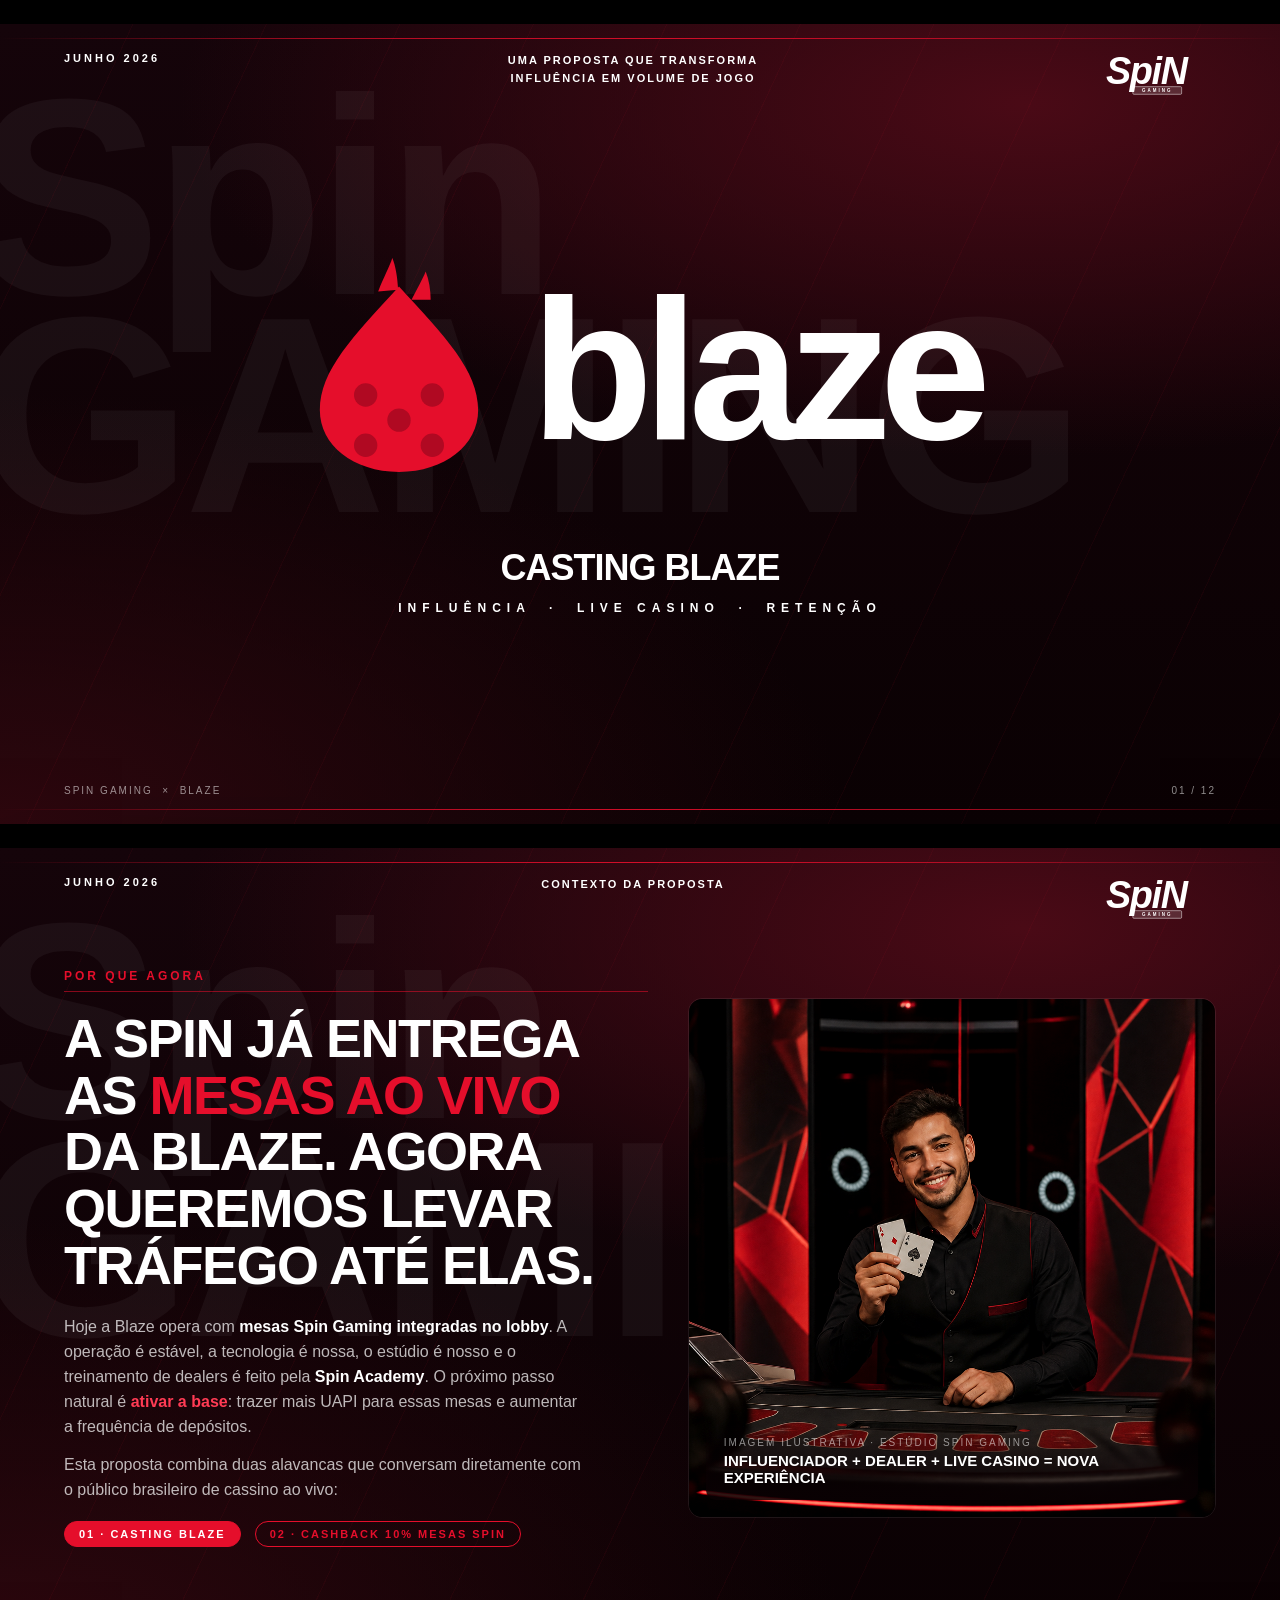
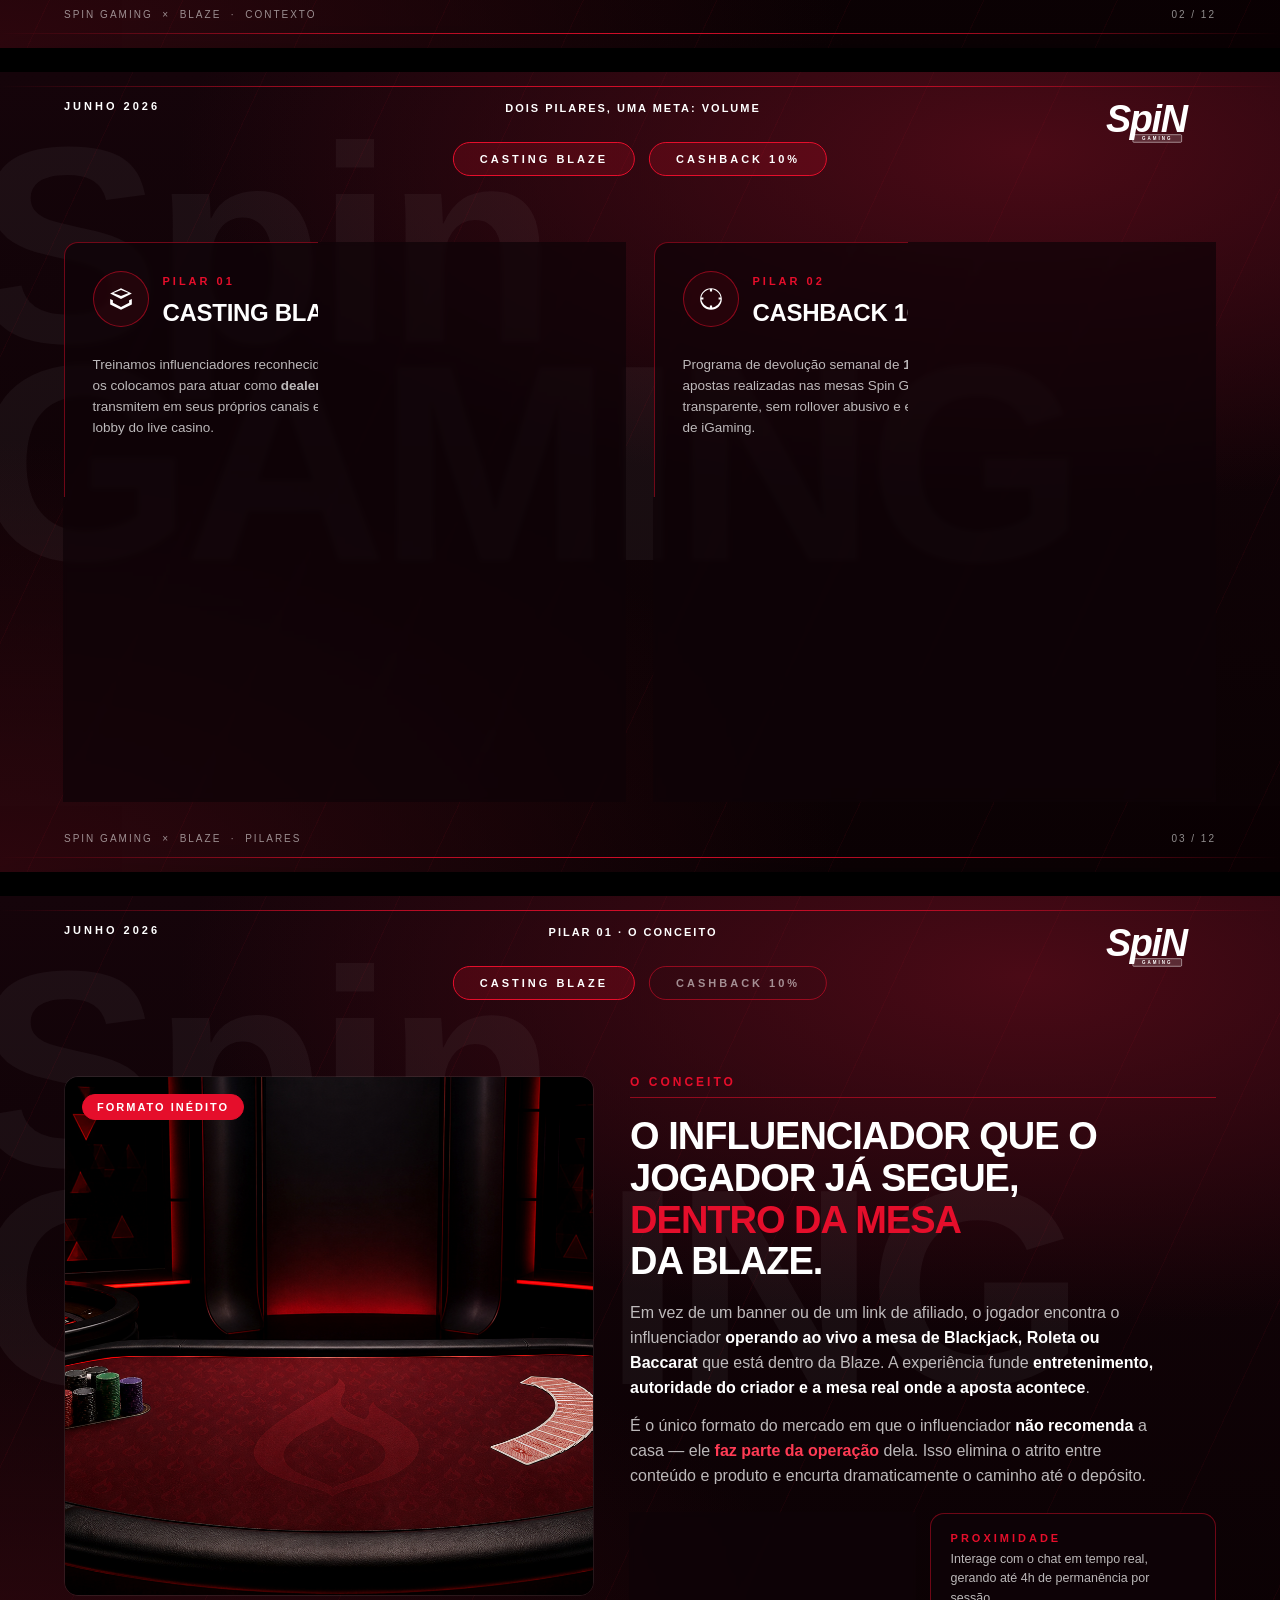
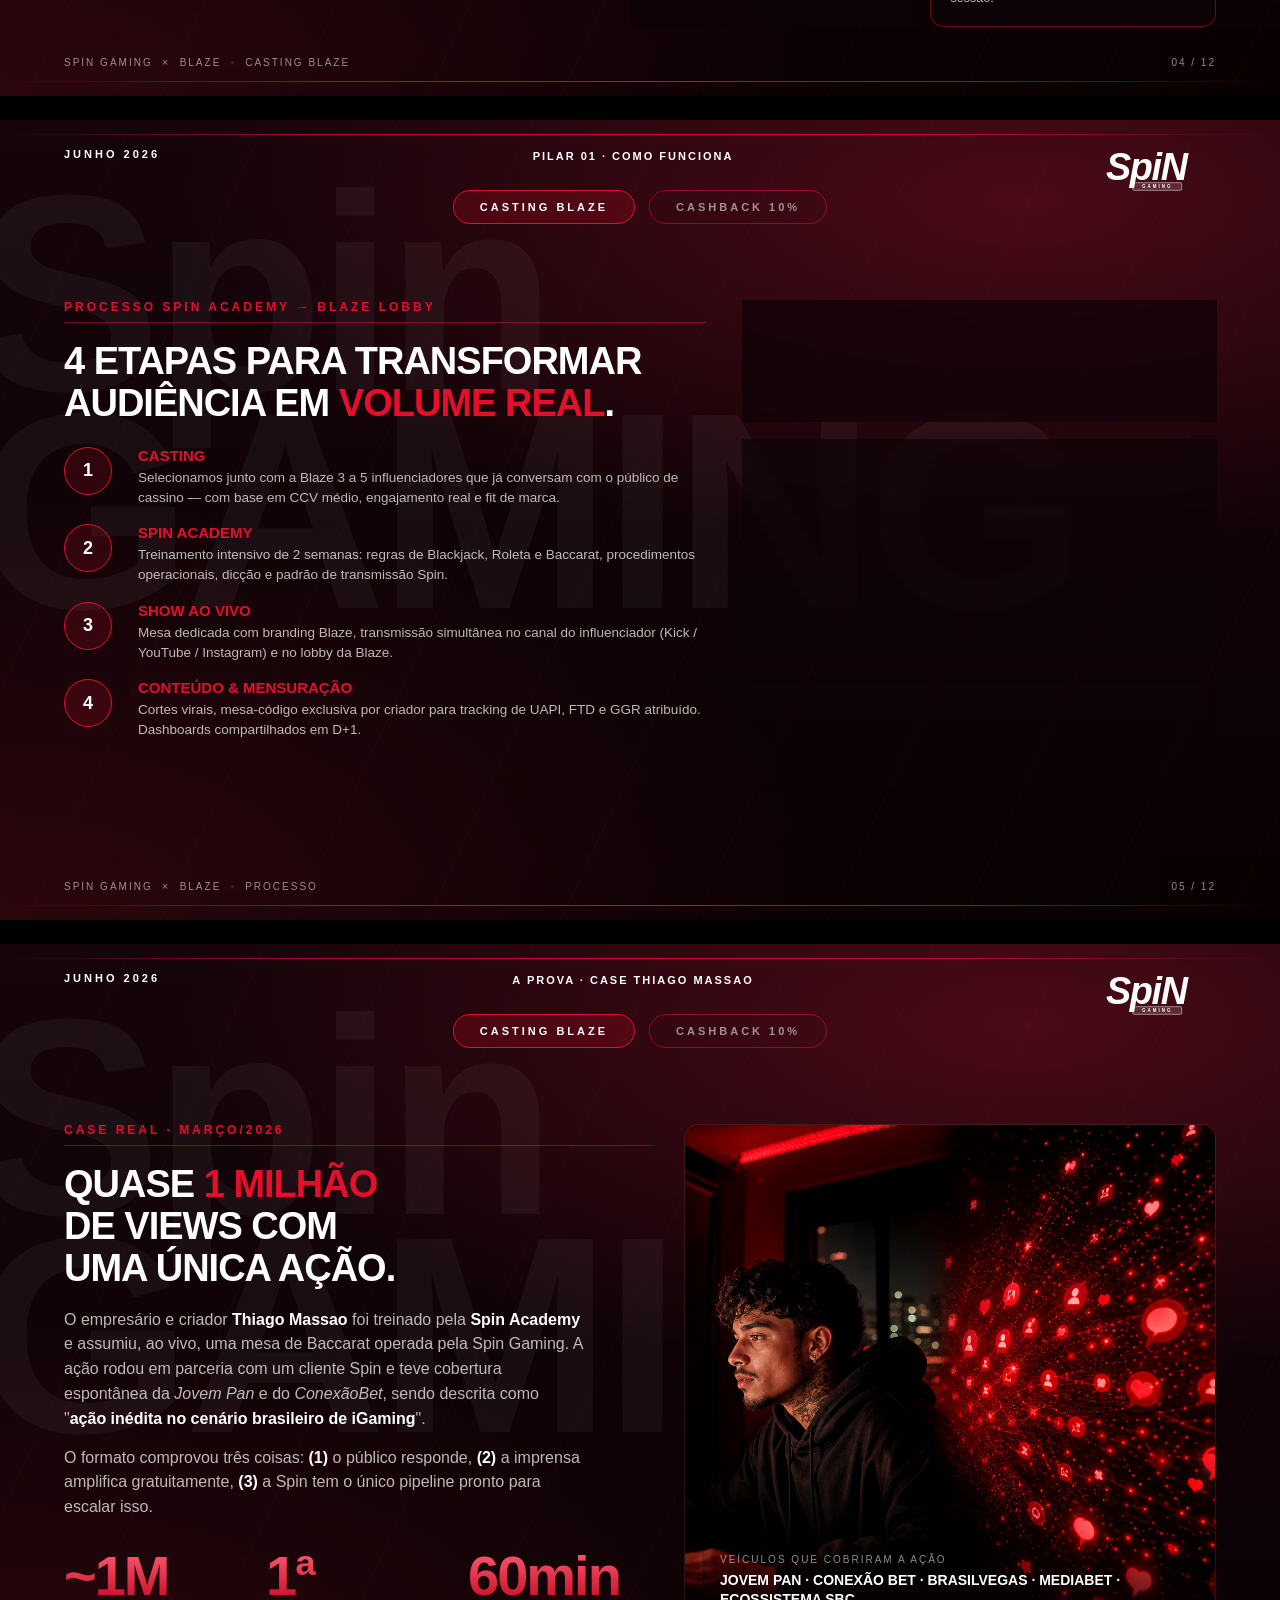
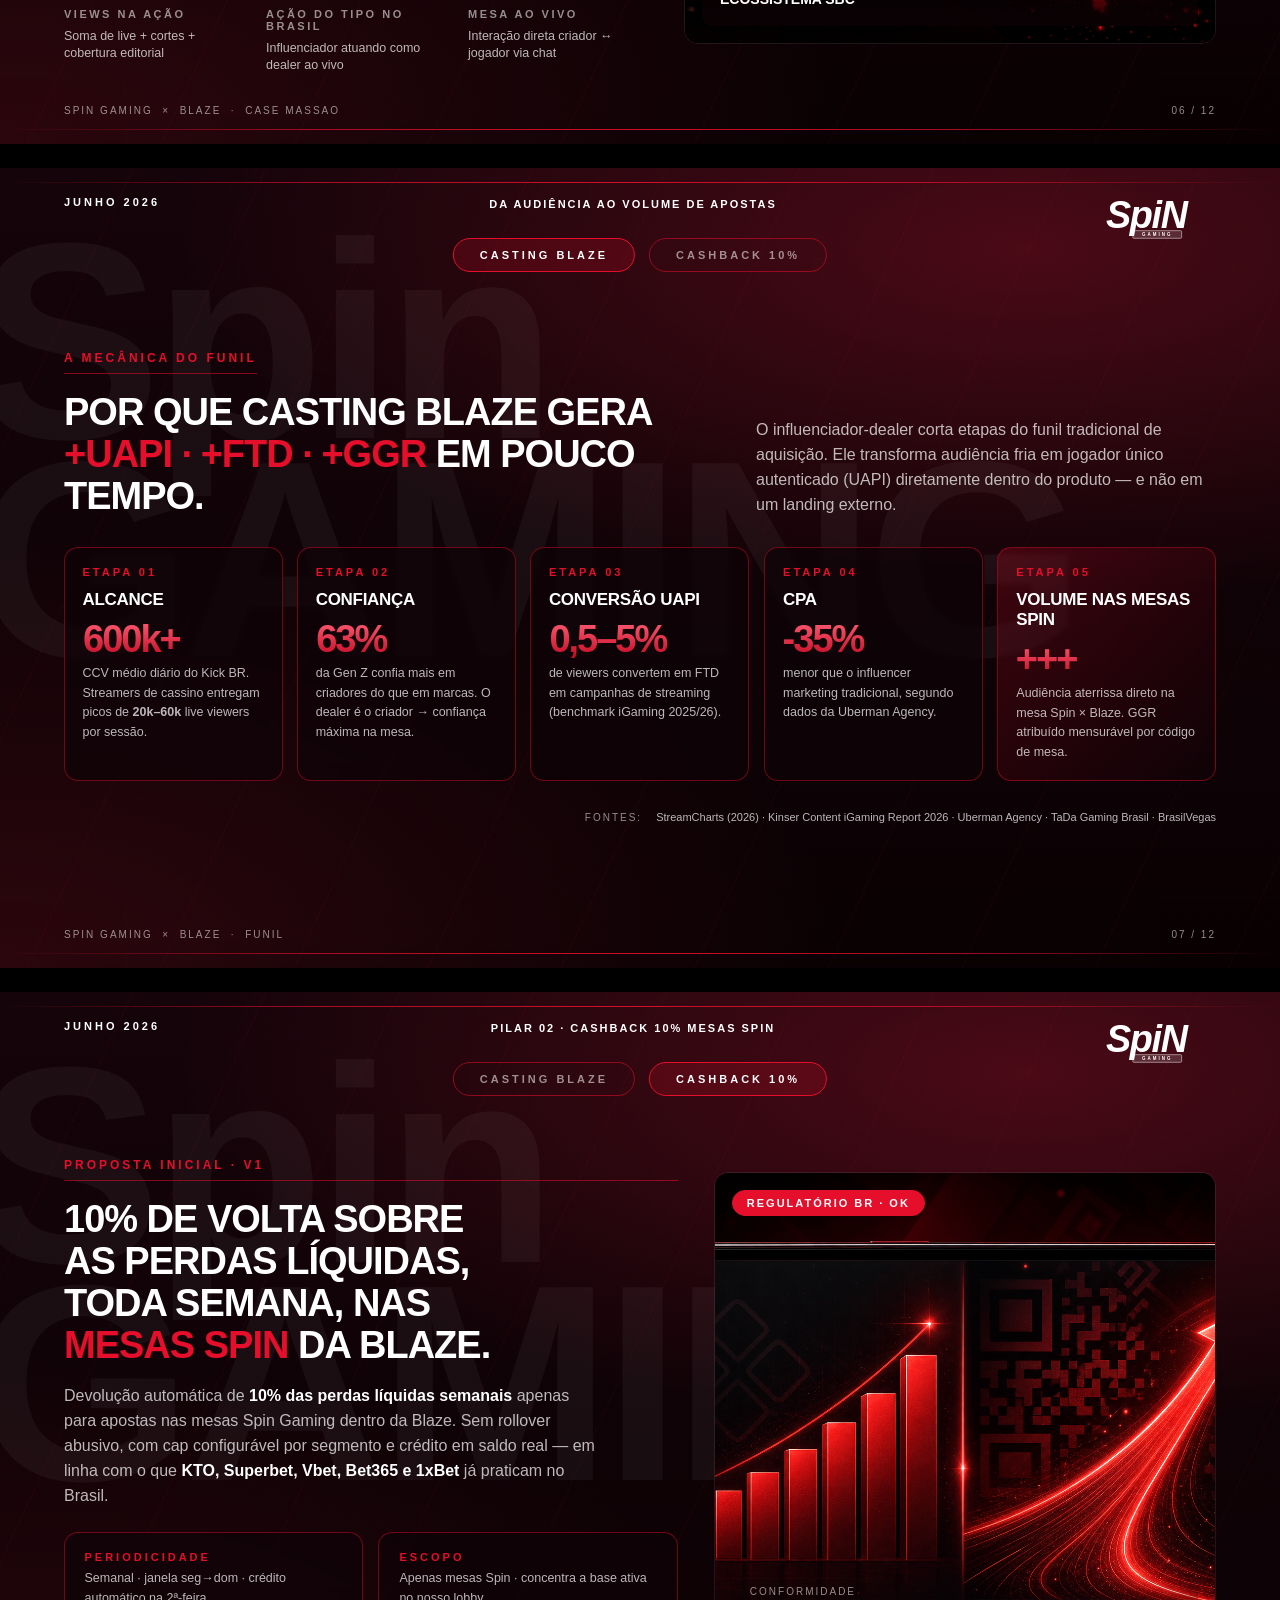
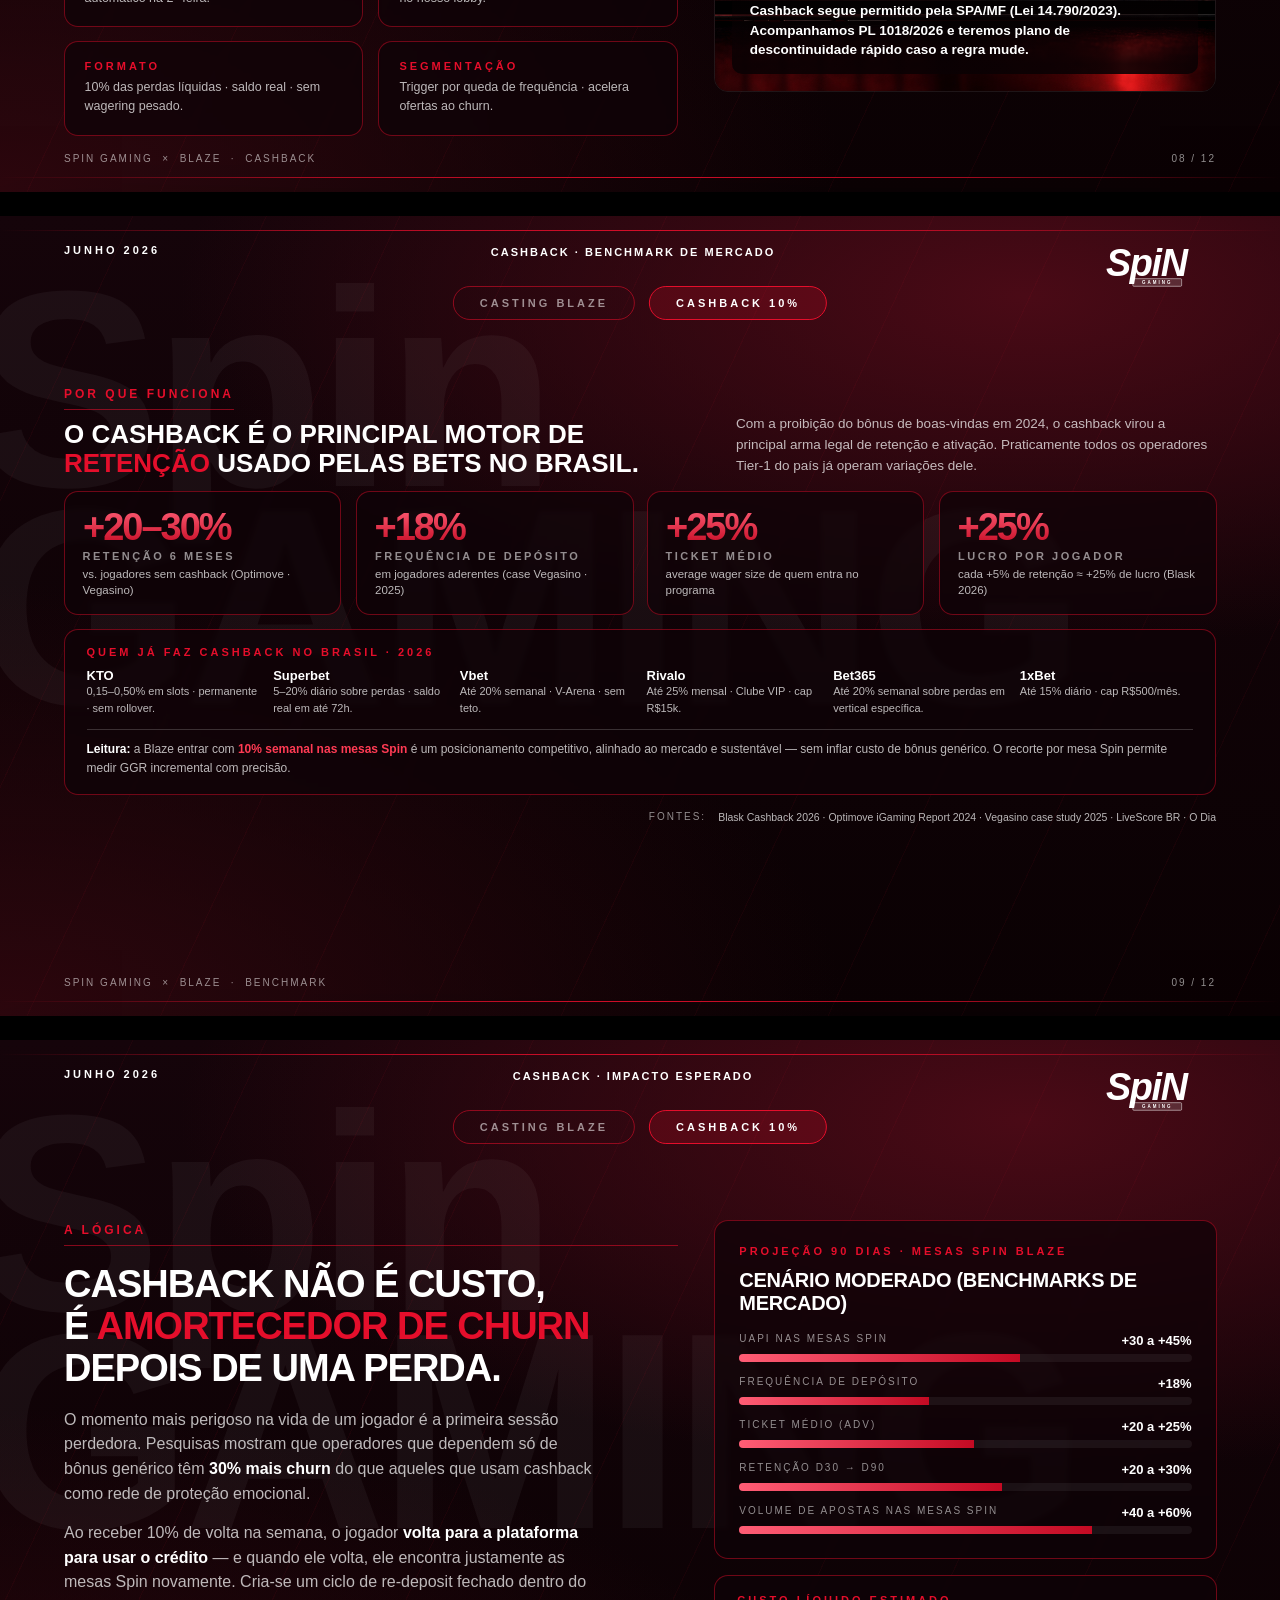
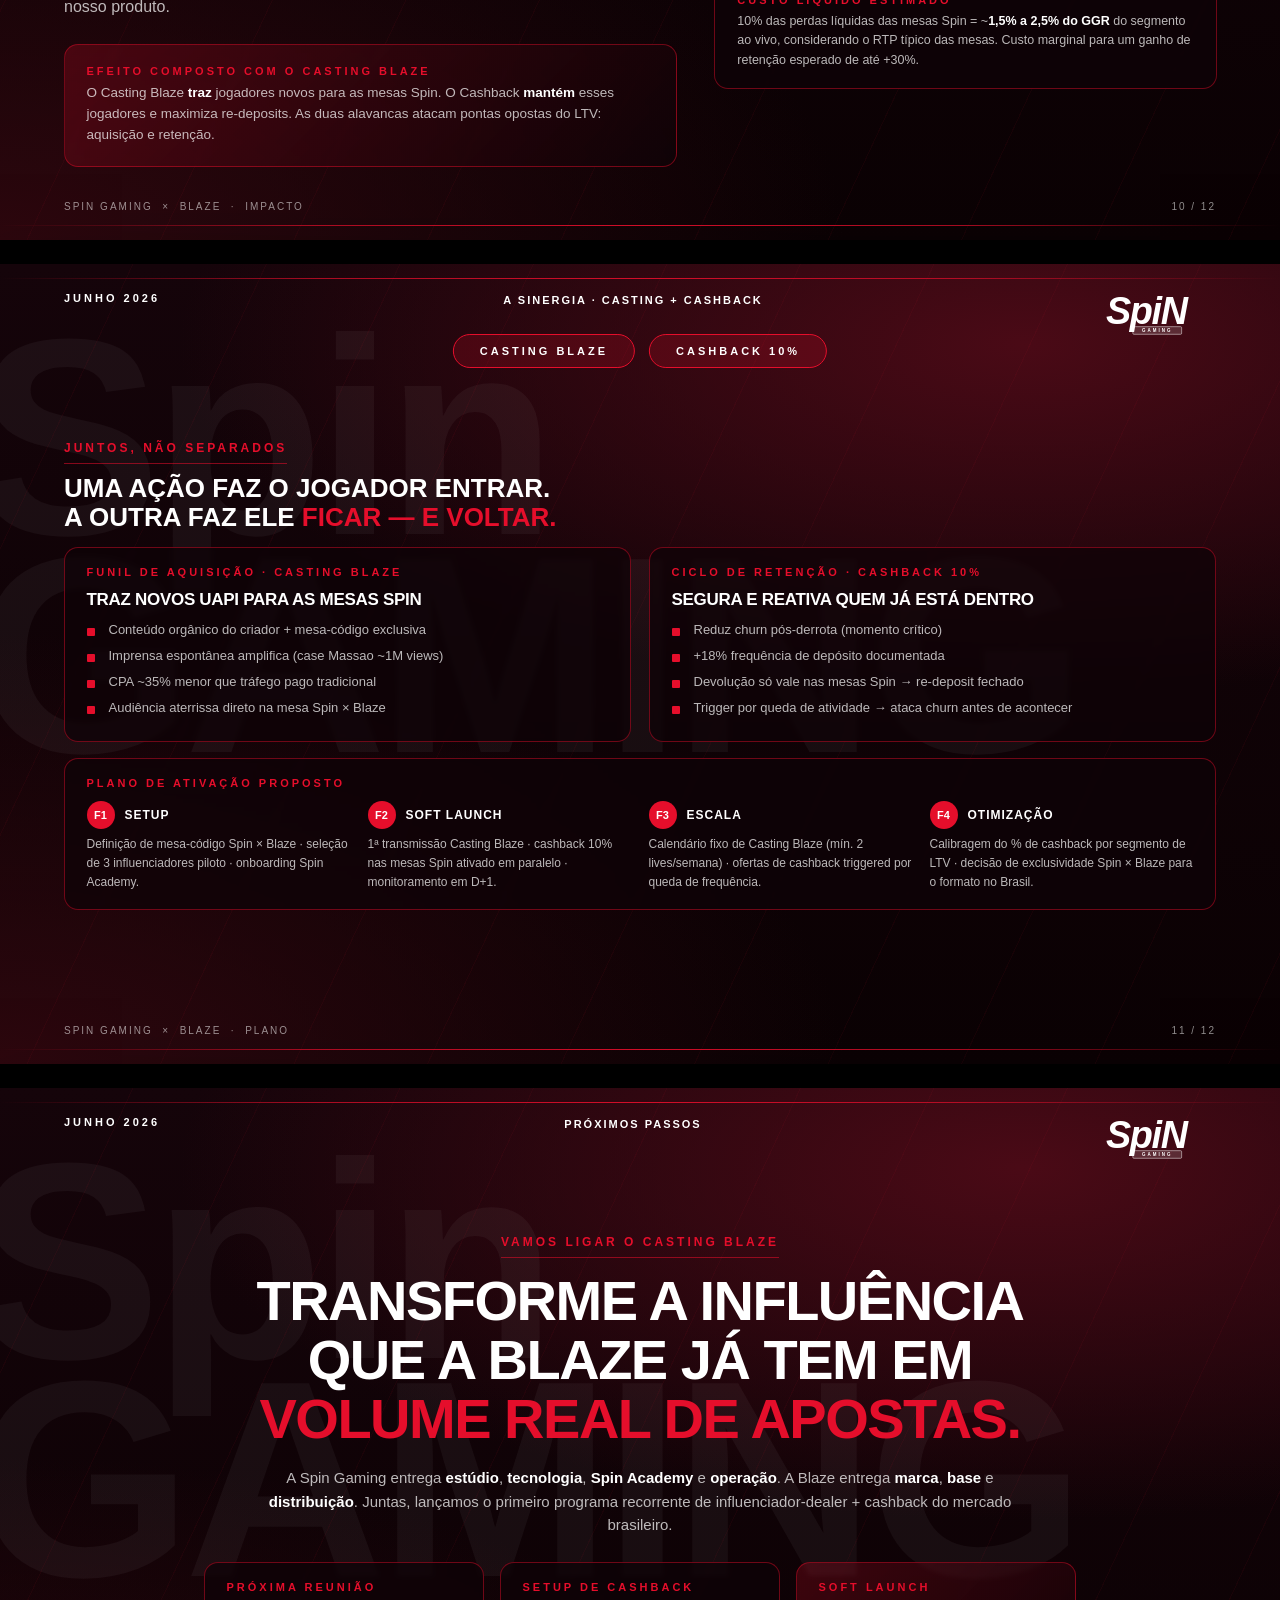
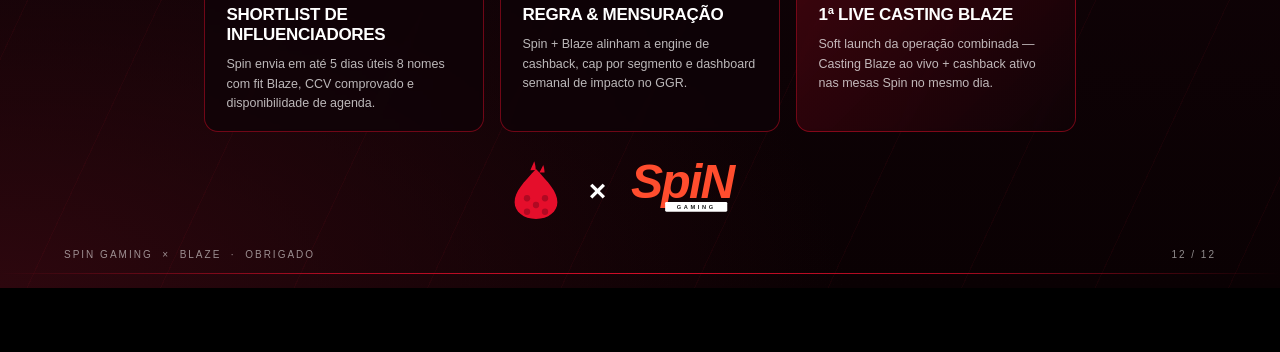
==== commit 13e6ac8e: "fix(deck): ajustes de marca + remocao do Football Studio - Logo Blaze: refeito com 2 pontas de chama" ====
--- a/apresentacao/index.html
+++ b/apresentacao/index.html
@@ -16,7 +16,7 @@
   <div class="slide-header">
     <div class="slide-date">JUNHO 2026</div>
     <div class="slide-tagline">UMA PROPOSTA QUE TRANSFORMA<br/>INFLUÊNCIA EM VOLUME DE JOGO</div>
-    <div class="slide-logo-spin"><img src="assets/logo-spin.svg" alt="Spin Gaming"></div>
+    <div class="slide-logo-spin"><img src="assets/logo-spin-white.svg" alt="Spin Gaming"></div>
   </div>
 
   <div class="slide-body" style="align-items:center; justify-content:center; flex-direction:column;">
@@ -50,7 +50,7 @@
   <div class="slide-header">
     <div class="slide-date">JUNHO 2026</div>
     <div class="slide-tagline">CONTEXTO DA PROPOSTA</div>
-    <div class="slide-logo-spin"><img src="assets/logo-spin.svg" alt="Spin Gaming"></div>
+    <div class="slide-logo-spin"><img src="assets/logo-spin-white.svg" alt="Spin Gaming"></div>
   </div>
 
   <div class="slide-body" style="gap:40px;">
@@ -113,7 +113,7 @@
   <div class="slide-header">
     <div class="slide-date">JUNHO 2026</div>
     <div class="slide-tagline">DOIS PILARES, UMA META: VOLUME</div>
-    <div class="slide-logo-spin"><img src="assets/logo-spin.svg" alt="Spin Gaming"></div>
+    <div class="slide-logo-spin"><img src="assets/logo-spin-white.svg" alt="Spin Gaming"></div>
   </div>
 
   <div class="section-tabs">
@@ -198,7 +198,7 @@
   <div class="slide-header">
     <div class="slide-date">JUNHO 2026</div>
     <div class="slide-tagline">PILAR 01 · O CONCEITO</div>
-    <div class="slide-logo-spin"><img src="assets/logo-spin.svg" alt="Spin Gaming"></div>
+    <div class="slide-logo-spin"><img src="assets/logo-spin-white.svg" alt="Spin Gaming"></div>
   </div>
 
   <div class="section-tabs">
@@ -275,7 +275,7 @@
   <div class="slide-header">
     <div class="slide-date">JUNHO 2026</div>
     <div class="slide-tagline">PILAR 01 · COMO FUNCIONA</div>
-    <div class="slide-logo-spin"><img src="assets/logo-spin.svg" alt="Spin Gaming"></div>
+    <div class="slide-logo-spin"><img src="assets/logo-spin-white.svg" alt="Spin Gaming"></div>
   </div>
 
   <div class="section-tabs">
@@ -348,7 +348,6 @@
           <div class="body-text" style="font-size:14px;">• Blackjack VIP</div>
           <div class="body-text" style="font-size:14px;">• Roleta Brasileira</div>
           <div class="body-text" style="font-size:14px;">• Baccarat</div>
-          <div class="body-text" style="font-size:14px;">• Football Studio</div>
         </div>
       </div>
 
@@ -396,7 +395,7 @@
   <div class="slide-header">
     <div class="slide-date">JUNHO 2026</div>
     <div class="slide-tagline">A PROVA · CASE THIAGO MASSAO</div>
-    <div class="slide-logo-spin"><img src="assets/logo-spin.svg" alt="Spin Gaming"></div>
+    <div class="slide-logo-spin"><img src="assets/logo-spin-white.svg" alt="Spin Gaming"></div>
   </div>
 
   <div class="section-tabs">
@@ -479,7 +478,7 @@
   <div class="slide-header">
     <div class="slide-date">JUNHO 2026</div>
     <div class="slide-tagline">DA AUDIÊNCIA AO VOLUME DE APOSTAS</div>
-    <div class="slide-logo-spin"><img src="assets/logo-spin.svg" alt="Spin Gaming"></div>
+    <div class="slide-logo-spin"><img src="assets/logo-spin-white.svg" alt="Spin Gaming"></div>
   </div>
 
   <div class="section-tabs">
@@ -583,7 +582,7 @@
   <div class="slide-header">
     <div class="slide-date">JUNHO 2026</div>
     <div class="slide-tagline">PILAR 02 · CASHBACK 10% MESAS SPIN</div>
-    <div class="slide-logo-spin"><img src="assets/logo-spin.svg" alt="Spin Gaming"></div>
+    <div class="slide-logo-spin"><img src="assets/logo-spin-white.svg" alt="Spin Gaming"></div>
   </div>
 
   <div class="section-tabs">
@@ -674,7 +673,7 @@
   <div class="slide-header">
     <div class="slide-date">JUNHO 2026</div>
     <div class="slide-tagline">CASHBACK · BENCHMARK DE MERCADO</div>
-    <div class="slide-logo-spin"><img src="assets/logo-spin.svg" alt="Spin Gaming"></div>
+    <div class="slide-logo-spin"><img src="assets/logo-spin-white.svg" alt="Spin Gaming"></div>
   </div>
 
   <div class="section-tabs">
@@ -786,7 +785,7 @@
   <div class="slide-header">
     <div class="slide-date">JUNHO 2026</div>
     <div class="slide-tagline">CASHBACK · IMPACTO ESPERADO</div>
-    <div class="slide-logo-spin"><img src="assets/logo-spin.svg" alt="Spin Gaming"></div>
+    <div class="slide-logo-spin"><img src="assets/logo-spin-white.svg" alt="Spin Gaming"></div>
   </div>
 
   <div class="section-tabs">
@@ -908,7 +907,7 @@
   <div class="slide-header">
     <div class="slide-date">JUNHO 2026</div>
     <div class="slide-tagline">A SINERGIA · CASTING + CASHBACK</div>
-    <div class="slide-logo-spin"><img src="assets/logo-spin.svg" alt="Spin Gaming"></div>
+    <div class="slide-logo-spin"><img src="assets/logo-spin-white.svg" alt="Spin Gaming"></div>
   </div>
 
   <div class="section-tabs">
@@ -1015,7 +1014,7 @@
   <div class="slide-header">
     <div class="slide-date">JUNHO 2026</div>
     <div class="slide-tagline">PRÓXIMOS PASSOS</div>
-    <div class="slide-logo-spin"><img src="assets/logo-spin.svg" alt="Spin Gaming"></div>
+    <div class="slide-logo-spin"><img src="assets/logo-spin-white.svg" alt="Spin Gaming"></div>
   </div>
 
   <div class="slide-body" style="flex-direction:column; align-items:center; justify-content:center; gap:26px; padding-top:60px;">
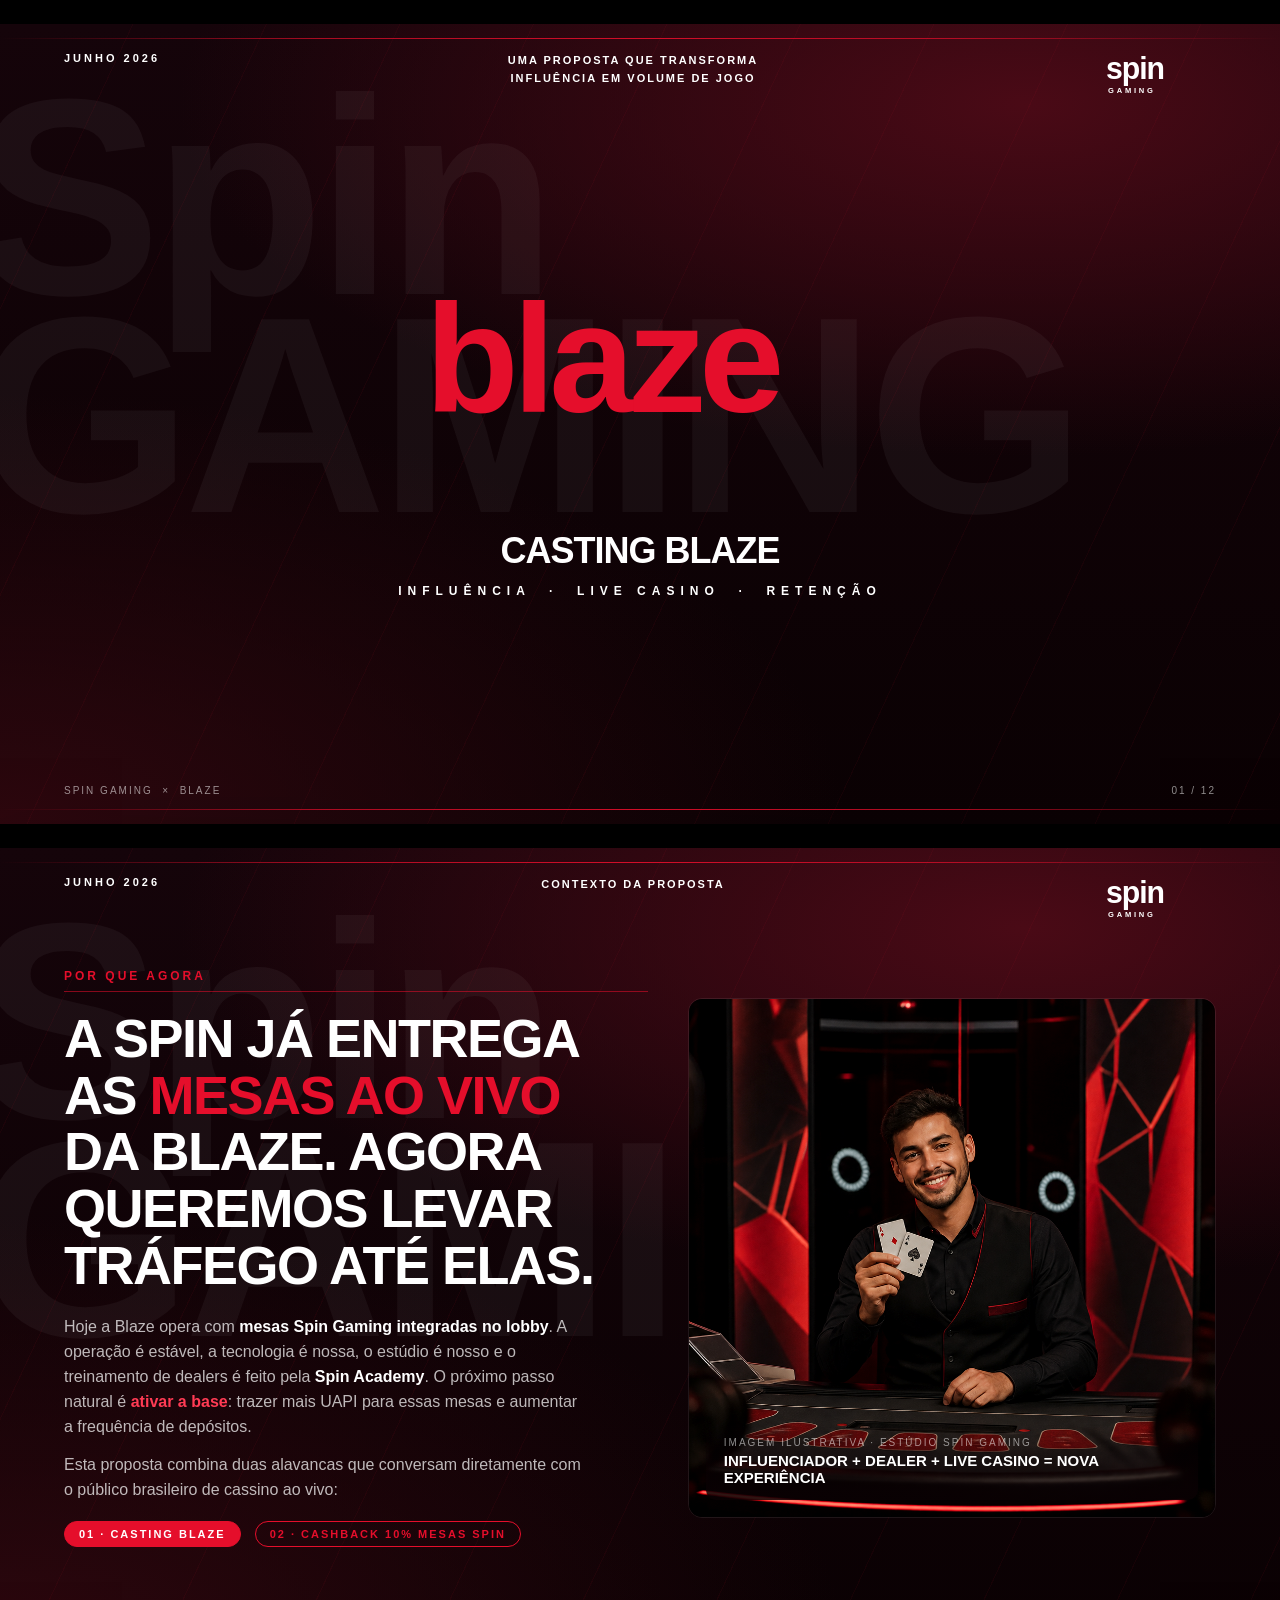
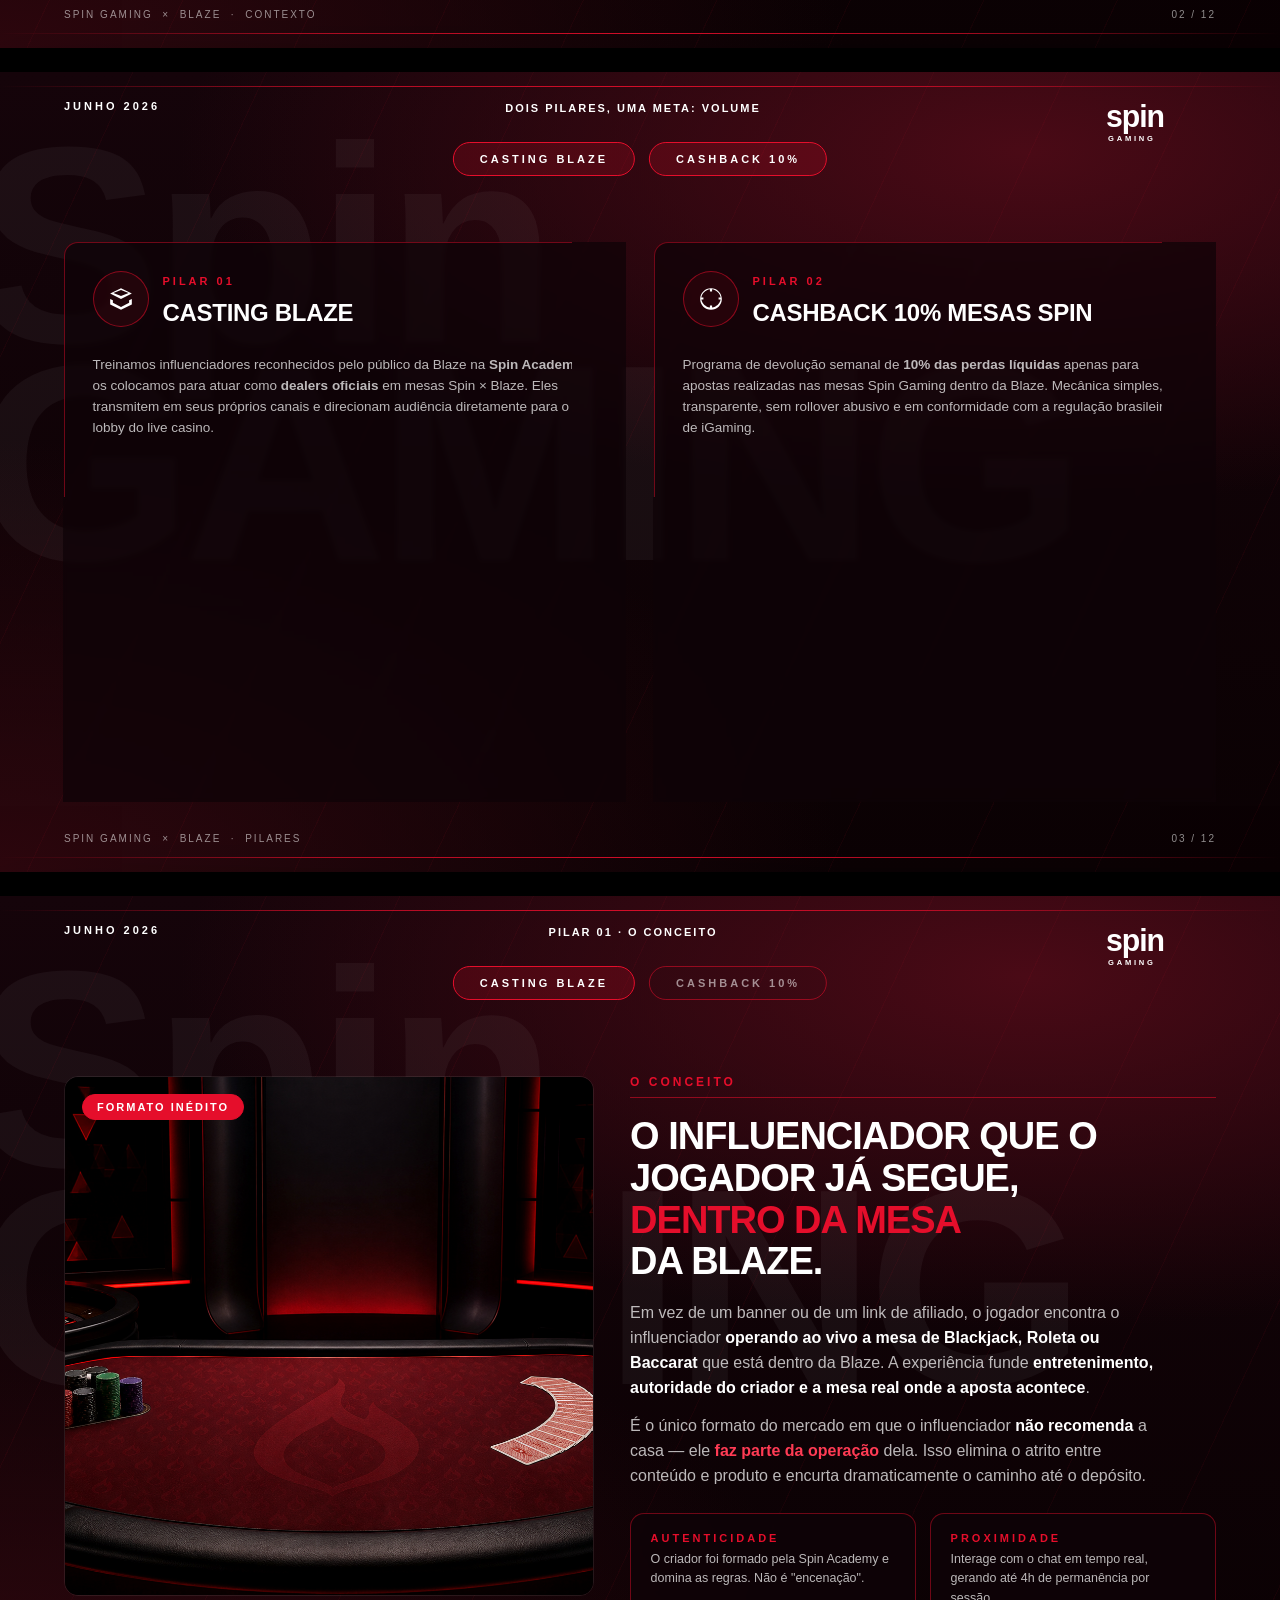
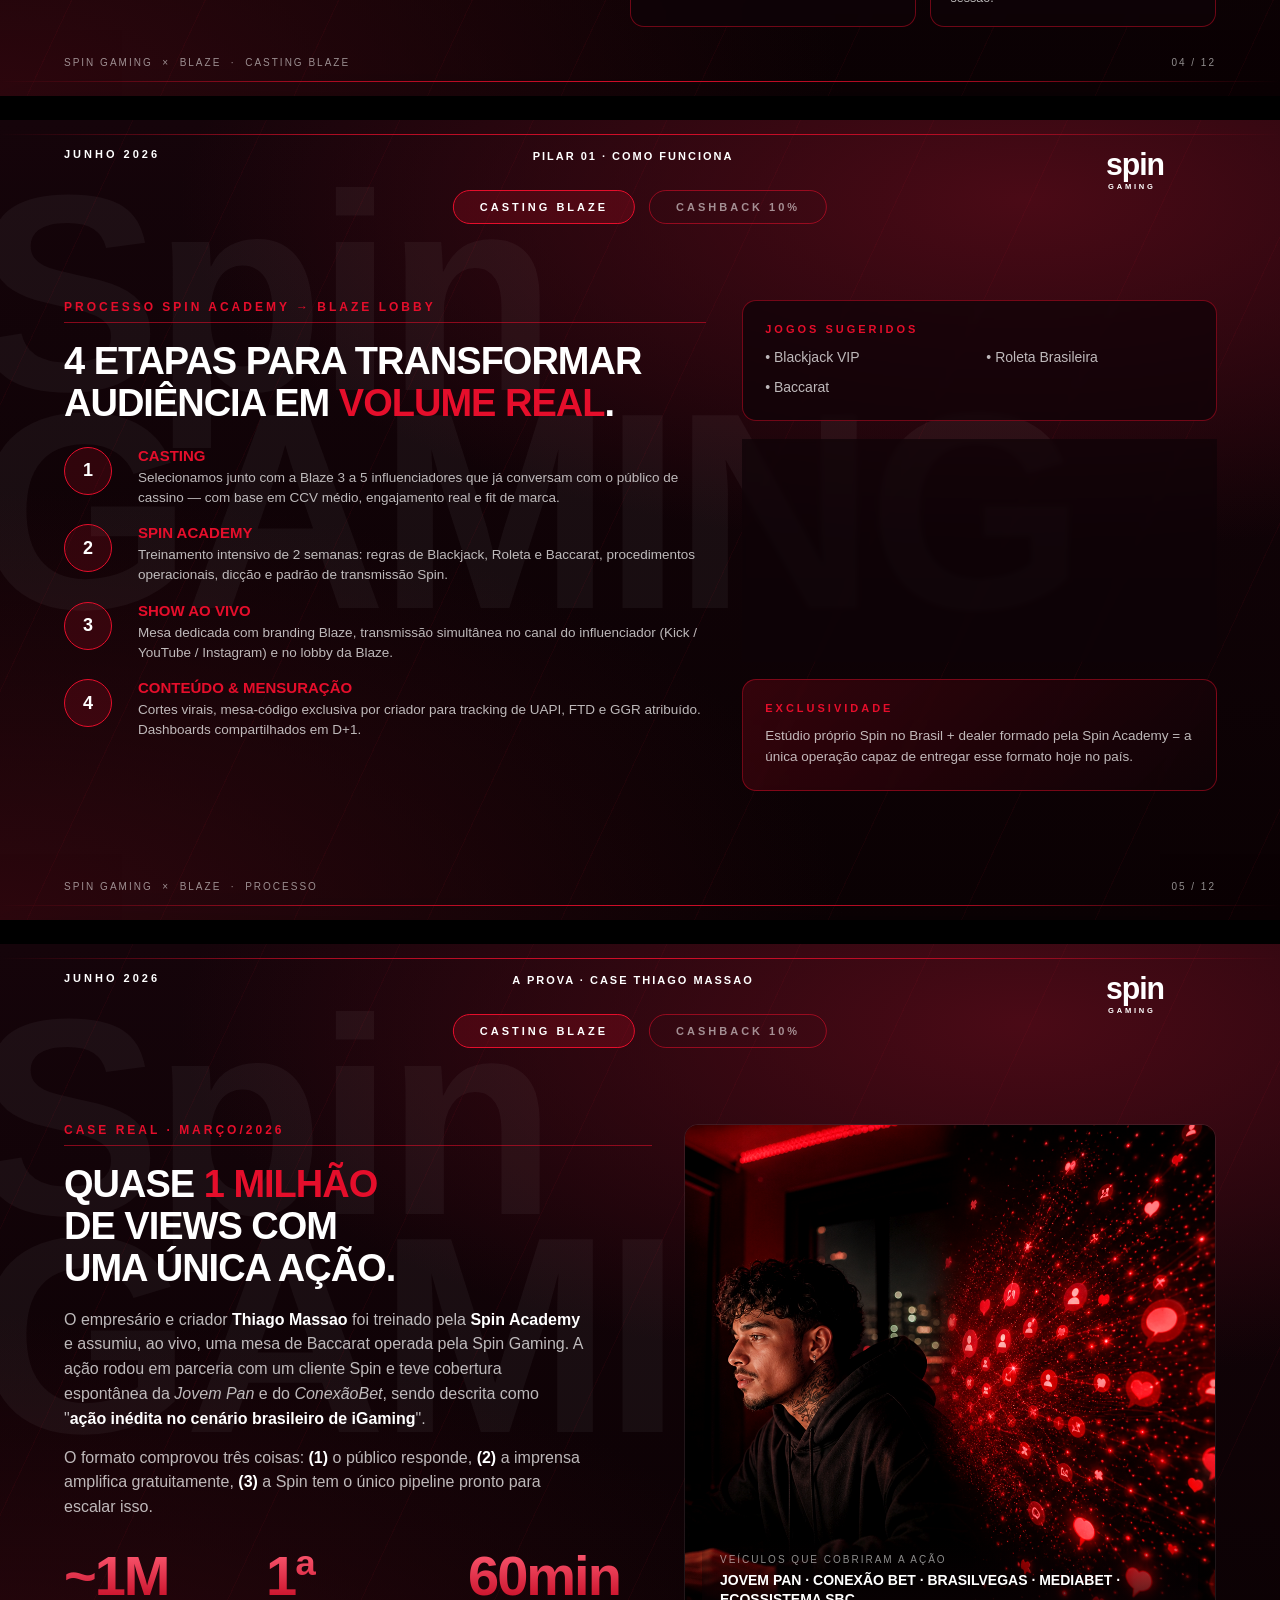
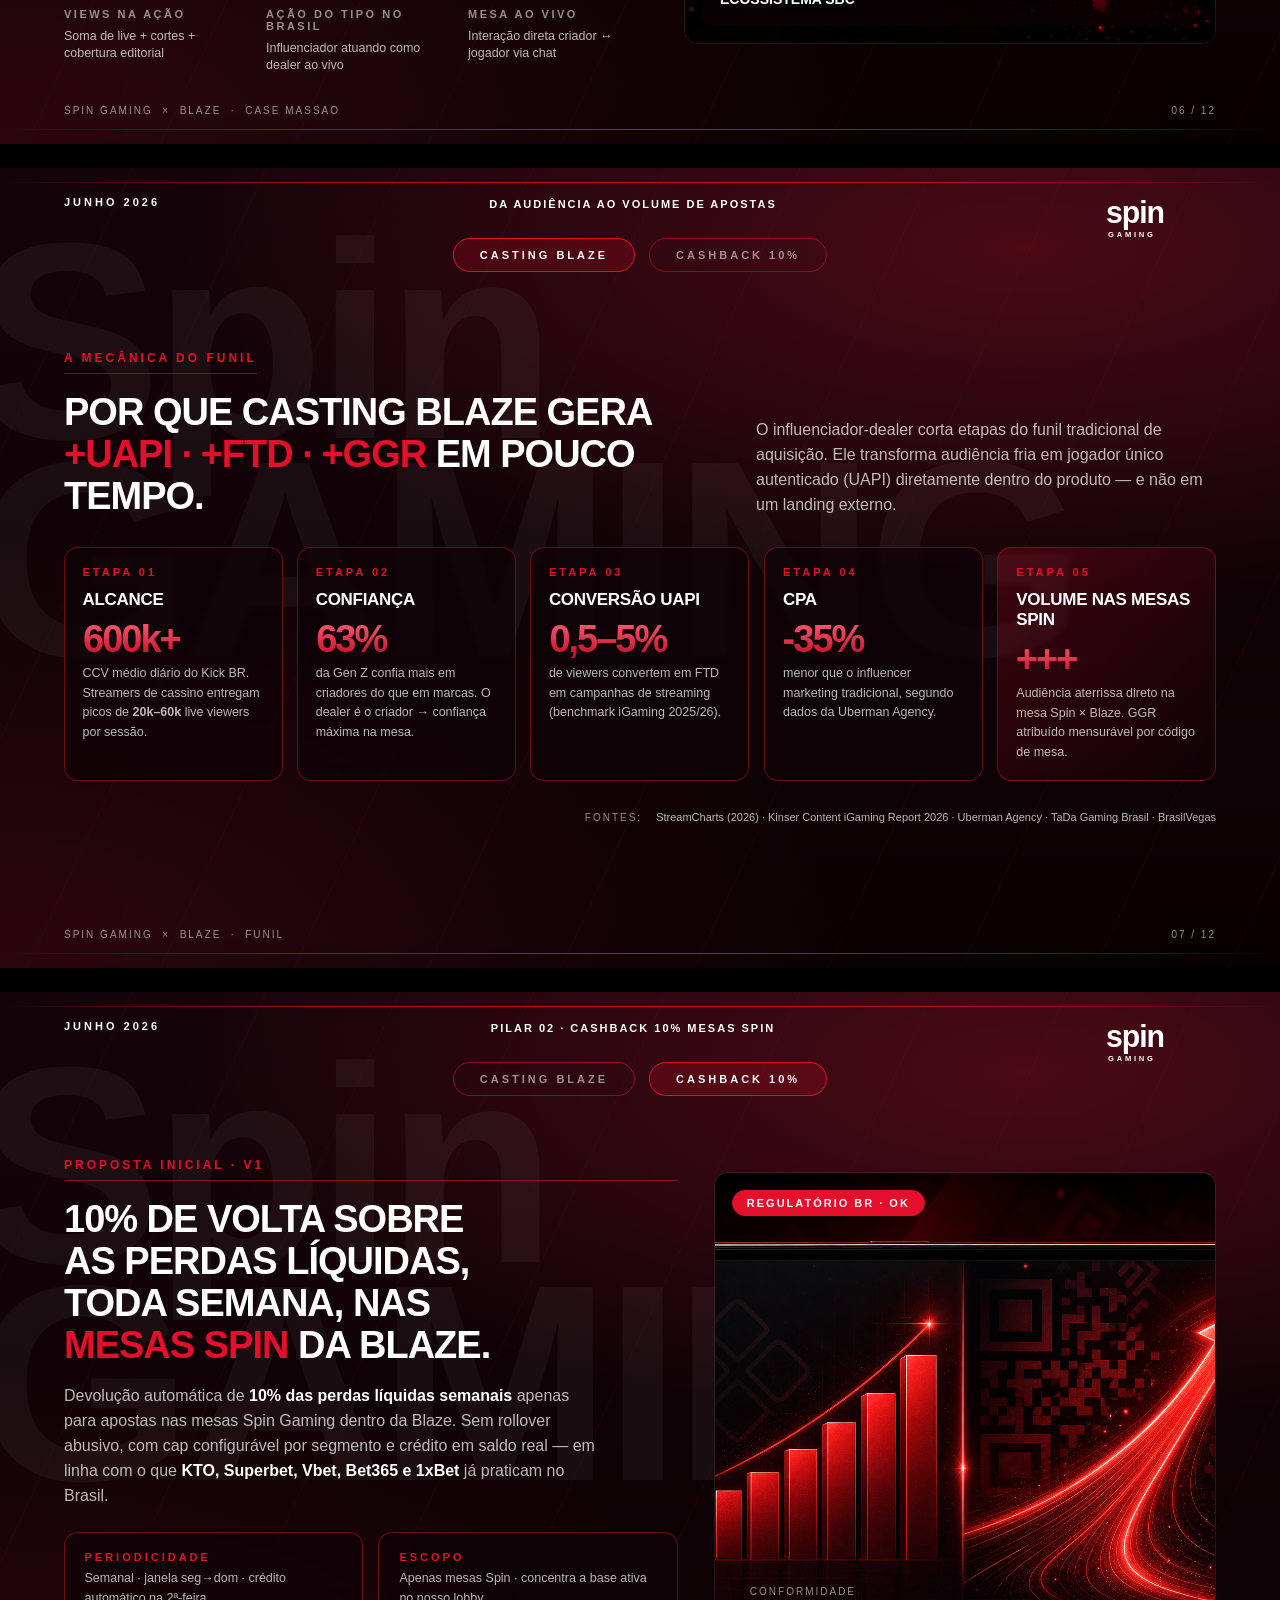
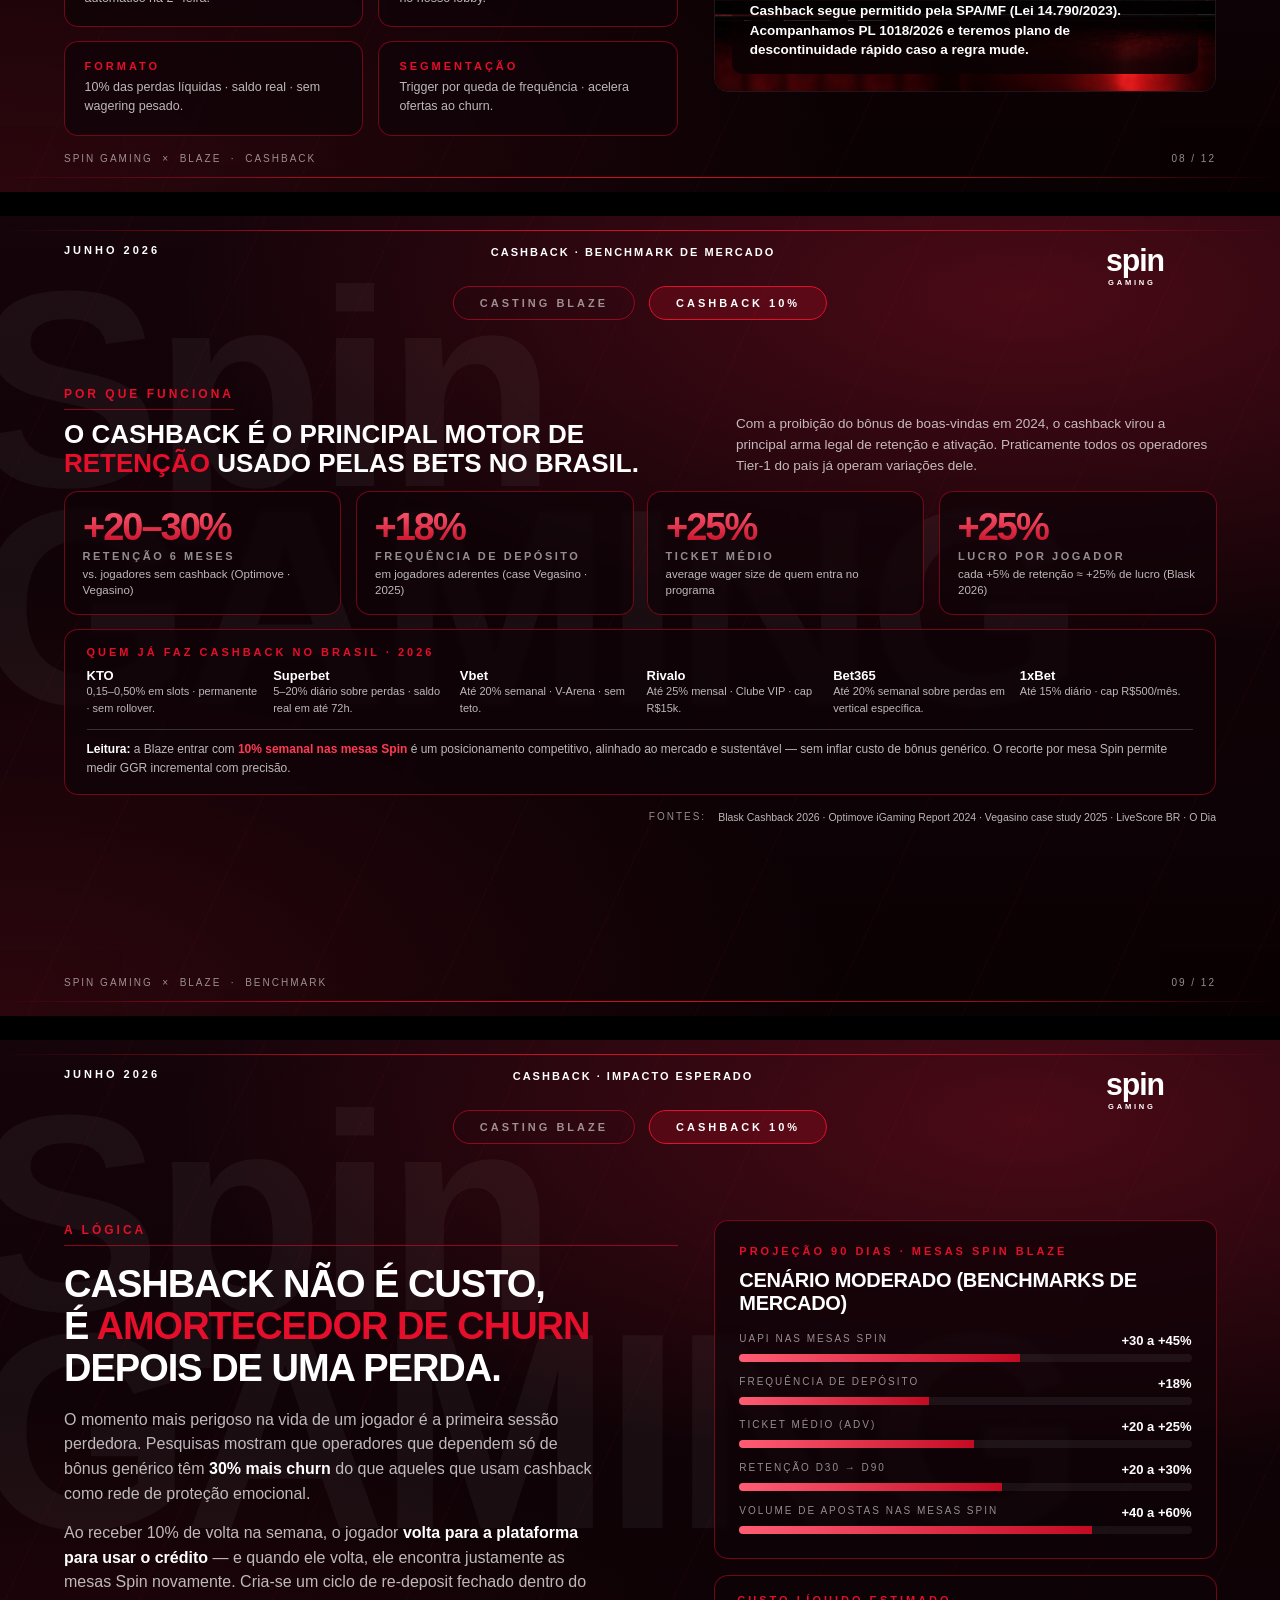
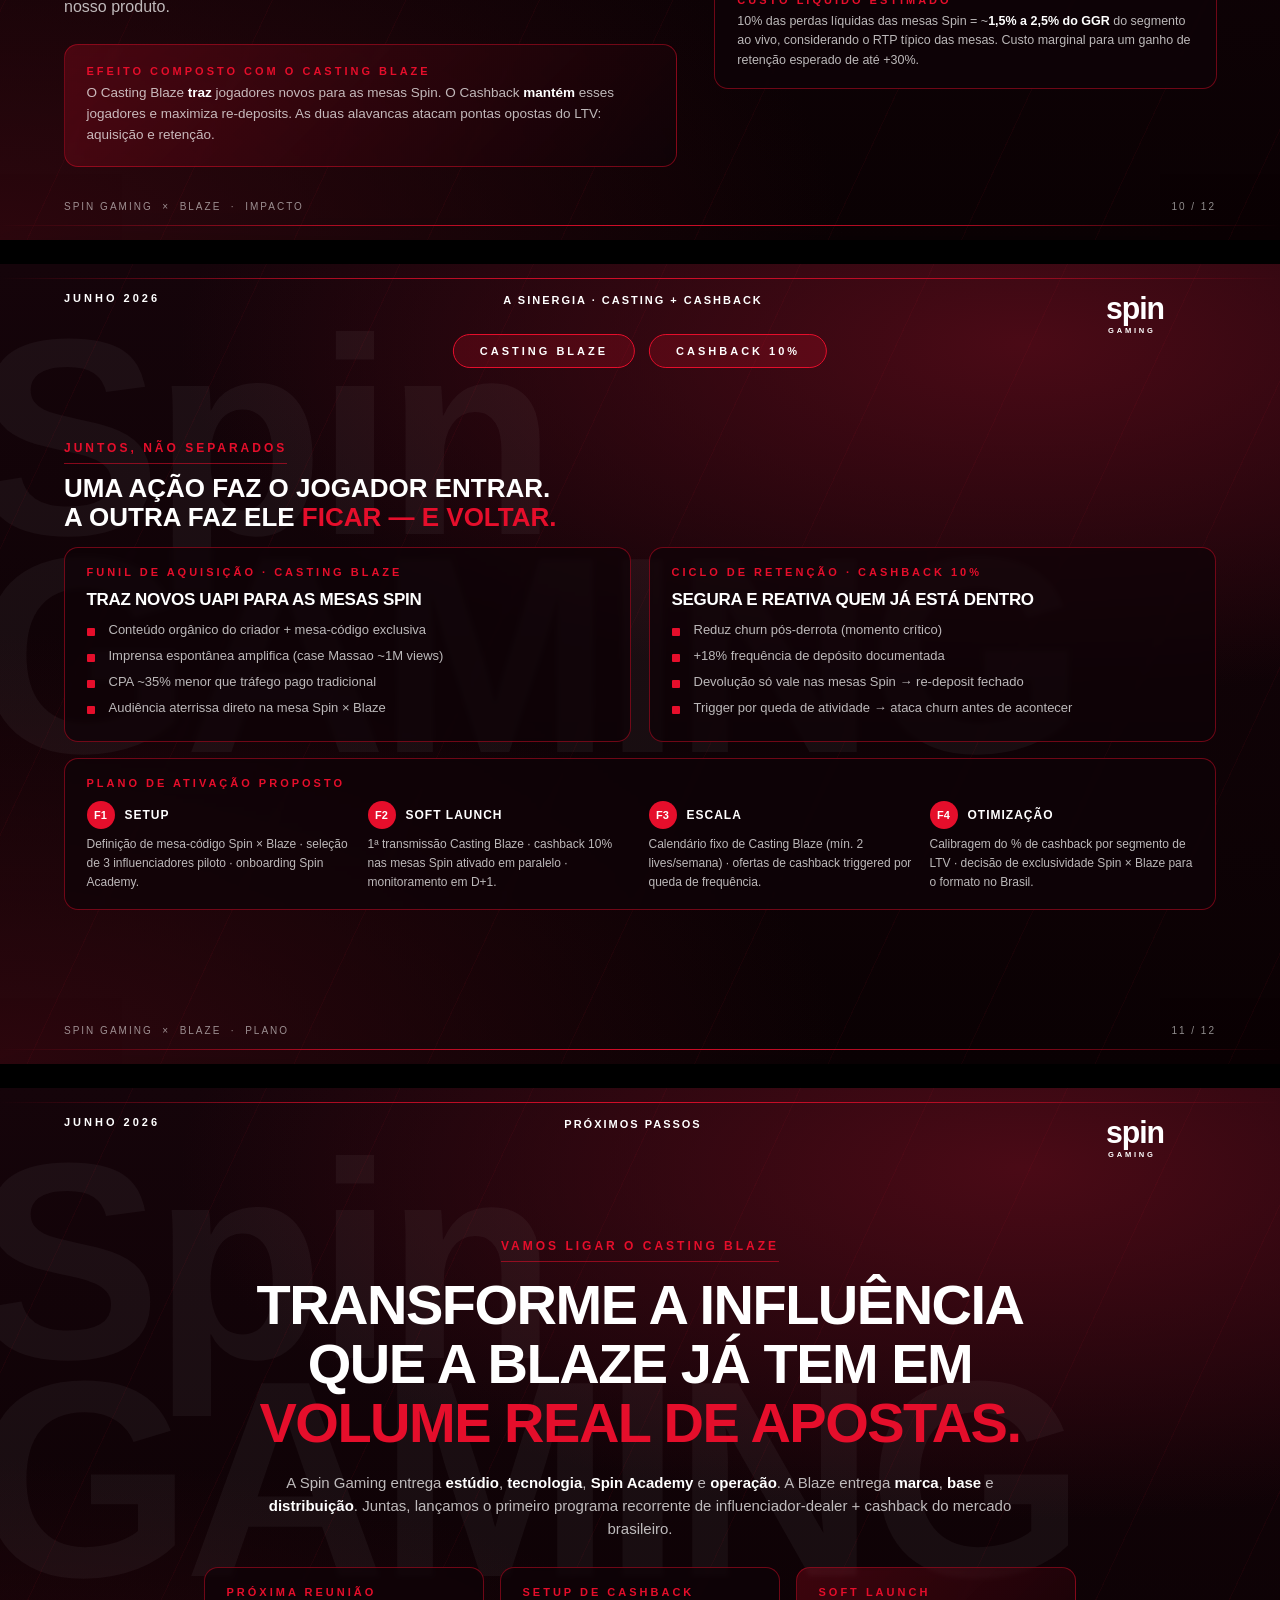
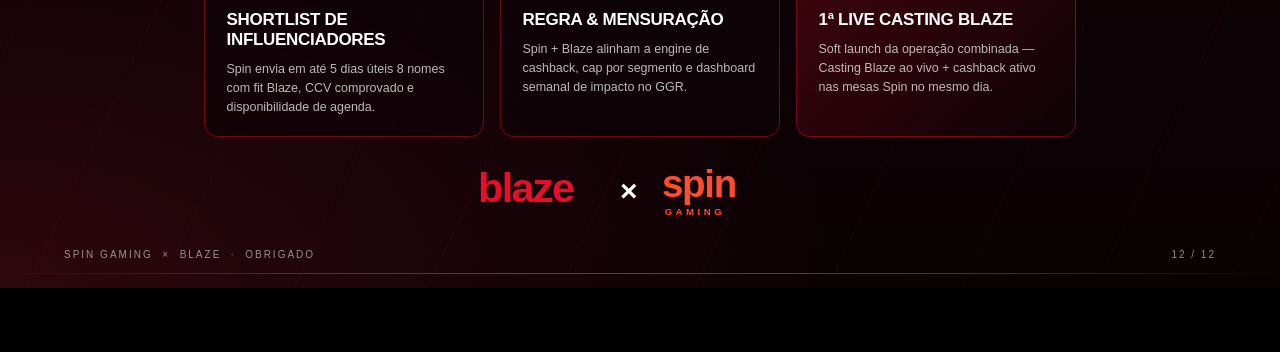
==== commit 00d86741: "chore(logos): usa placeholders de texto limpos para Blaze e Spin Reproduzir as marcas oficiais a mao" ====
--- a/apresentacao/index.html
+++ b/apresentacao/index.html
@@ -21,8 +21,7 @@
 
   <div class="slide-body" style="align-items:center; justify-content:center; flex-direction:column;">
     <div style="display:flex; align-items:center; gap:32px;">
-      <img src="assets/logo-blaze.svg" alt="" style="width:200px; height:auto;">
-      <div style="font-size:200px; font-weight:800; line-height:0.9; letter-spacing:-10px; color:#fff;">blaze</div>
+      <img src="assets/logo-blaze.svg" alt="blaze" style="height:200px; width:auto;">
     </div>
     <div style="margin-top:60px; text-align:center;">
       <div style="font-size:36px; font-weight:800; letter-spacing:-1px; color:#fff;">
@@ -1059,7 +1058,7 @@
     </div>
 
     <div style="display:flex; align-items:center; gap:26px;">
-      <img src="assets/logo-blaze.svg" style="width:54px;">
+      <img src="assets/logo-blaze.svg" style="height:54px; width:auto;">
       <div style="font-size:30px; font-weight:900; letter-spacing:-1px;">×</div>
       <img src="assets/logo-spin.svg" style="width:140px;">
     </div>
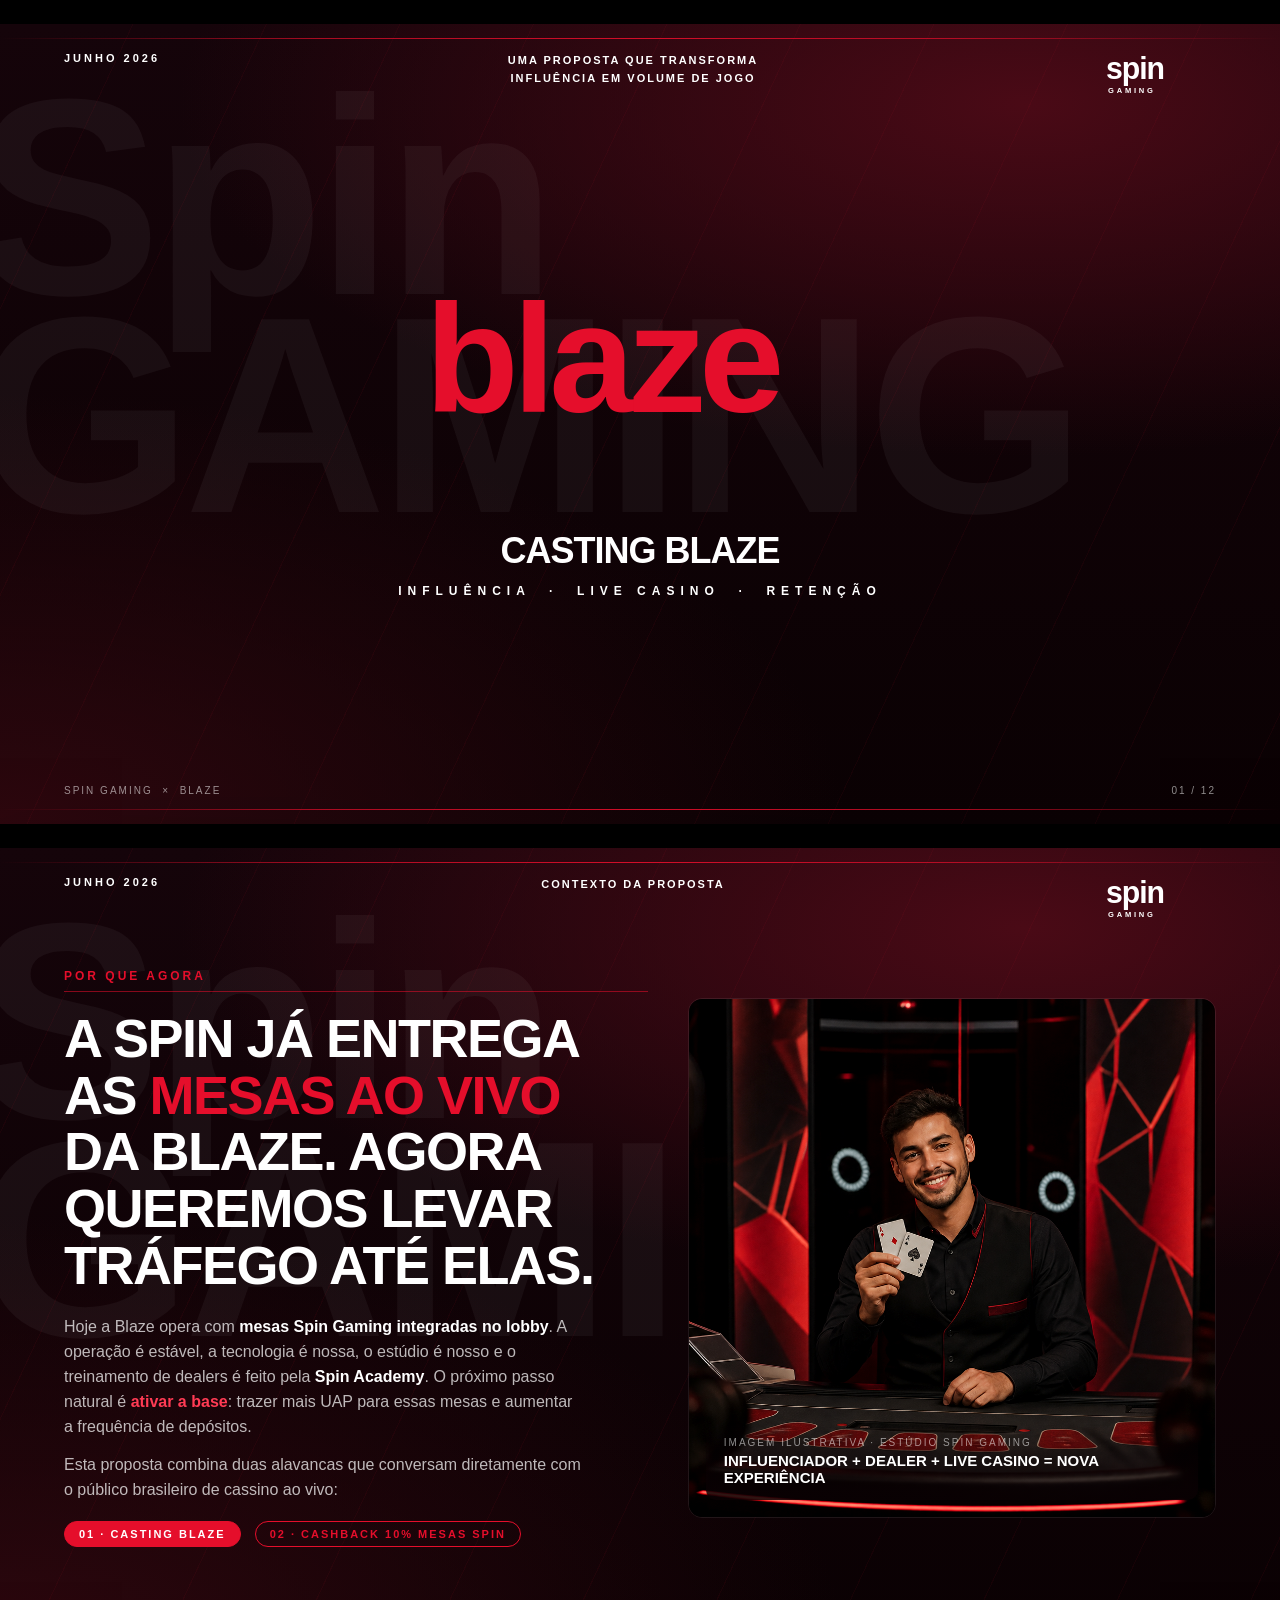
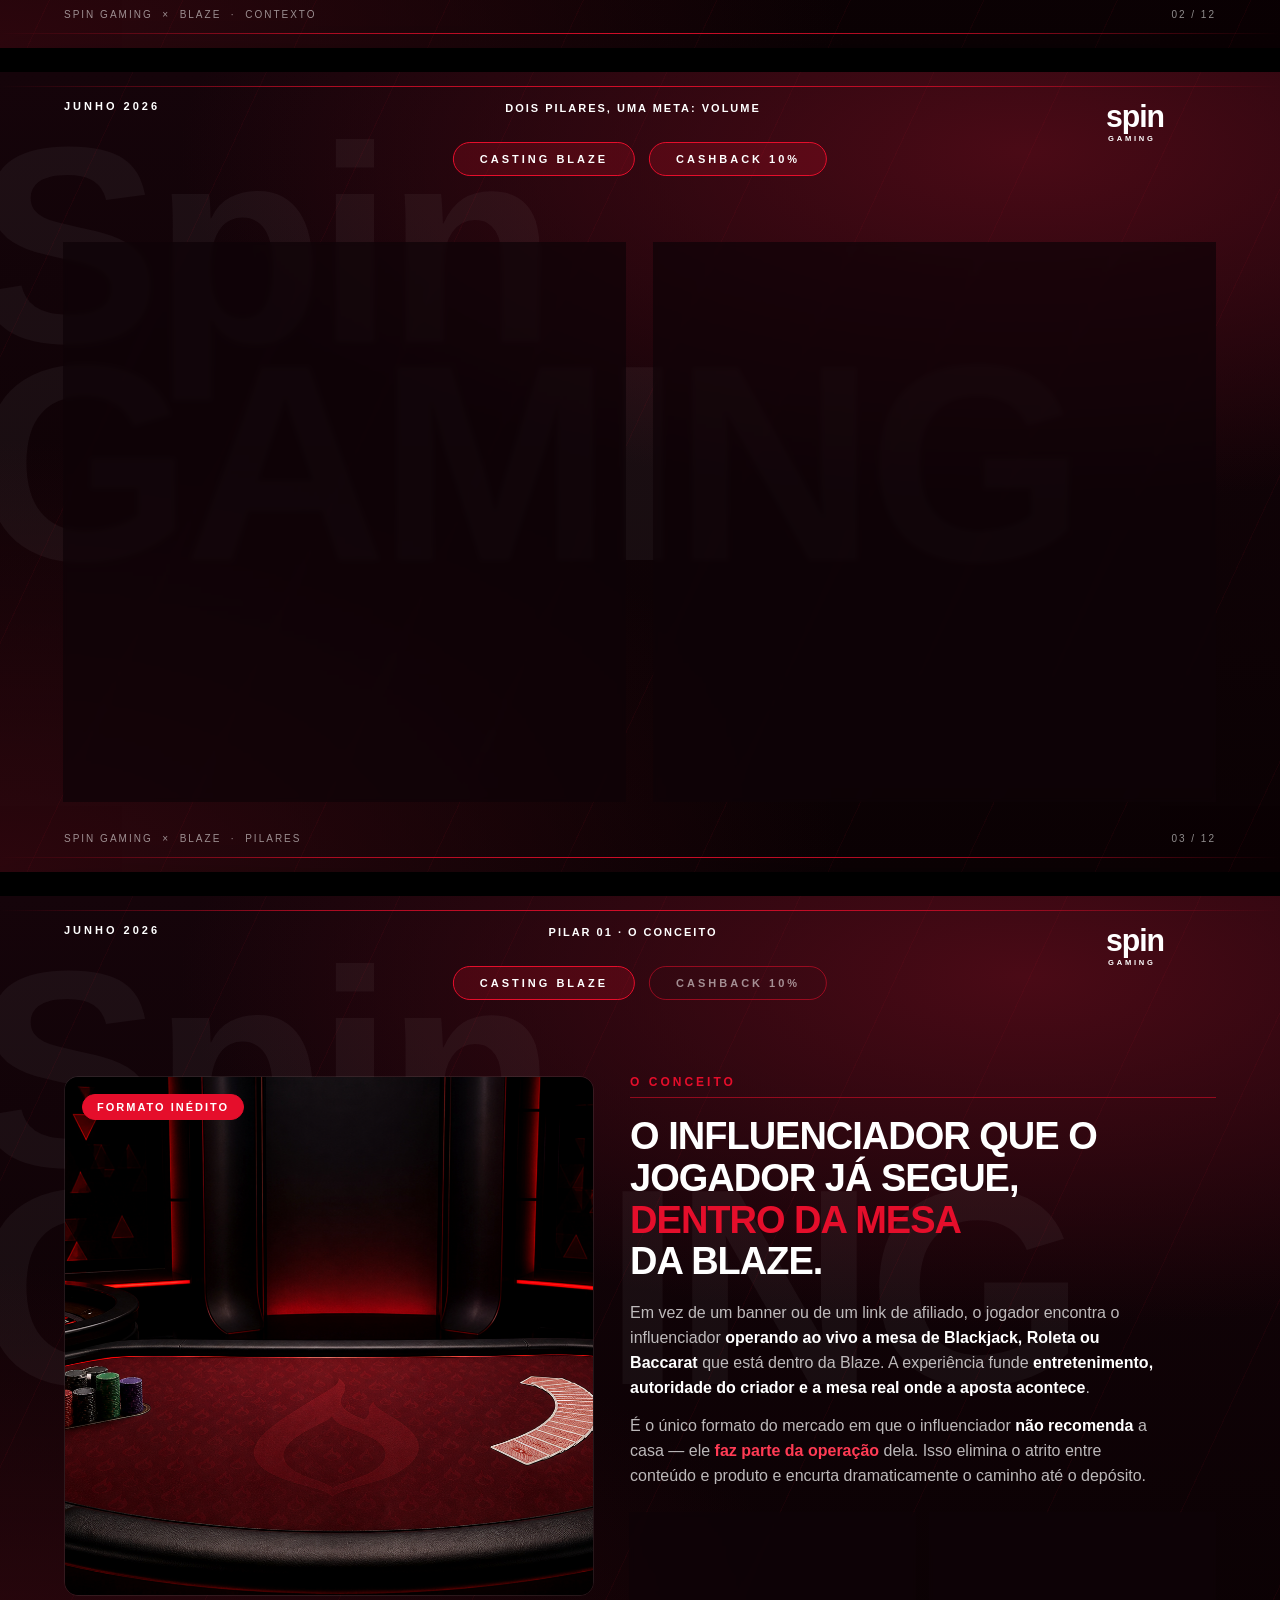
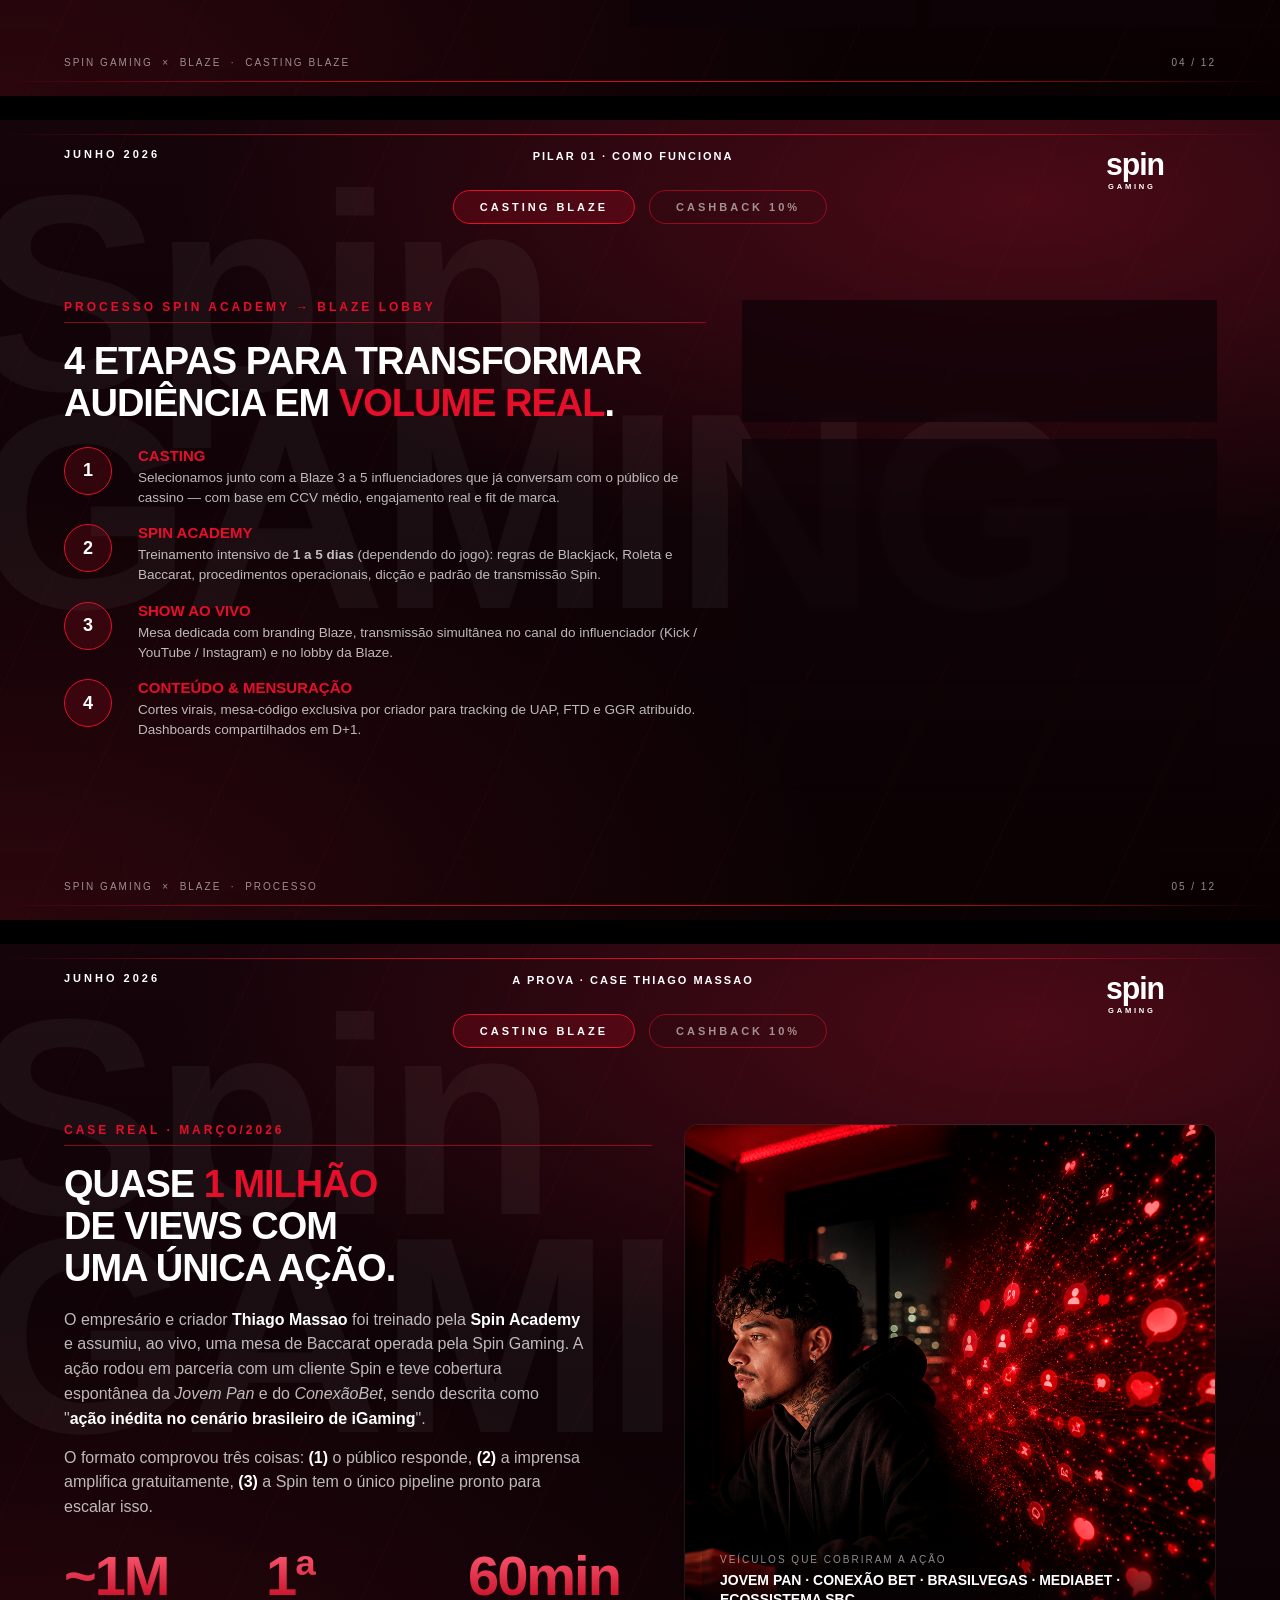
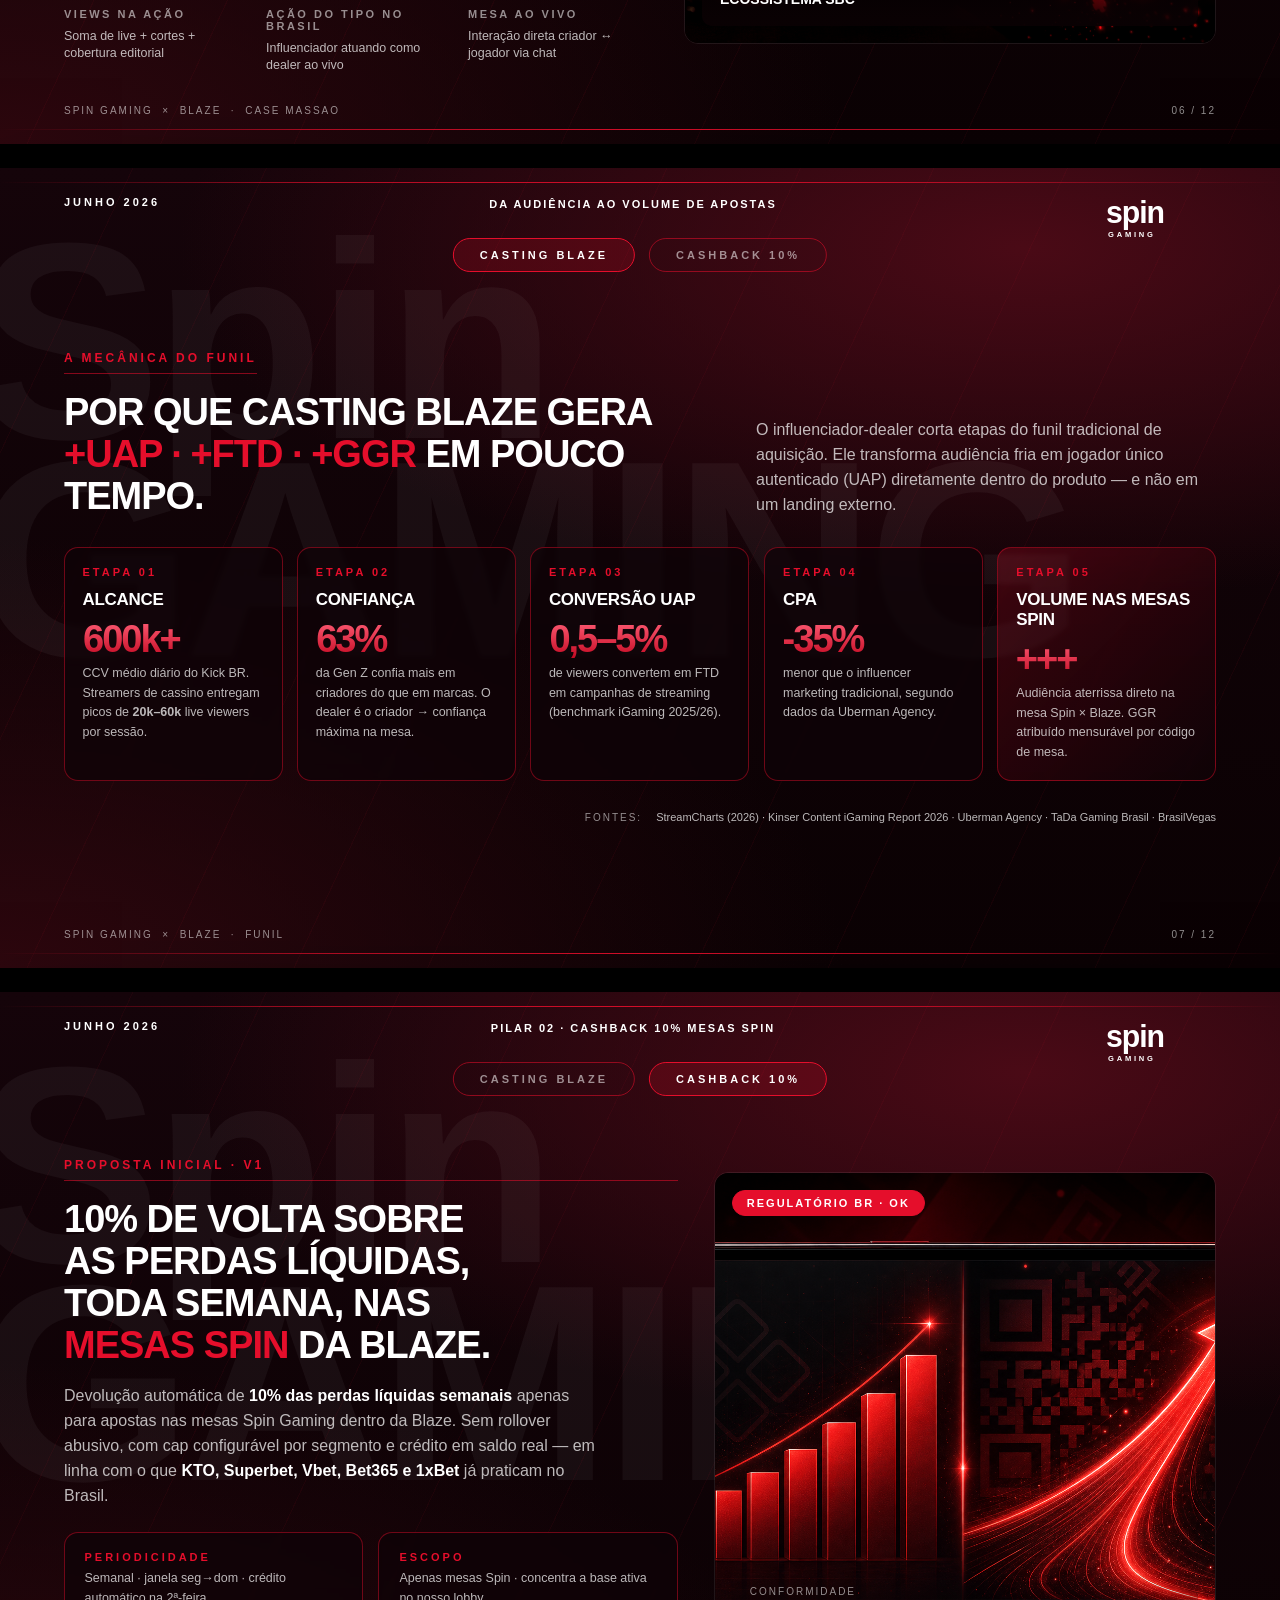
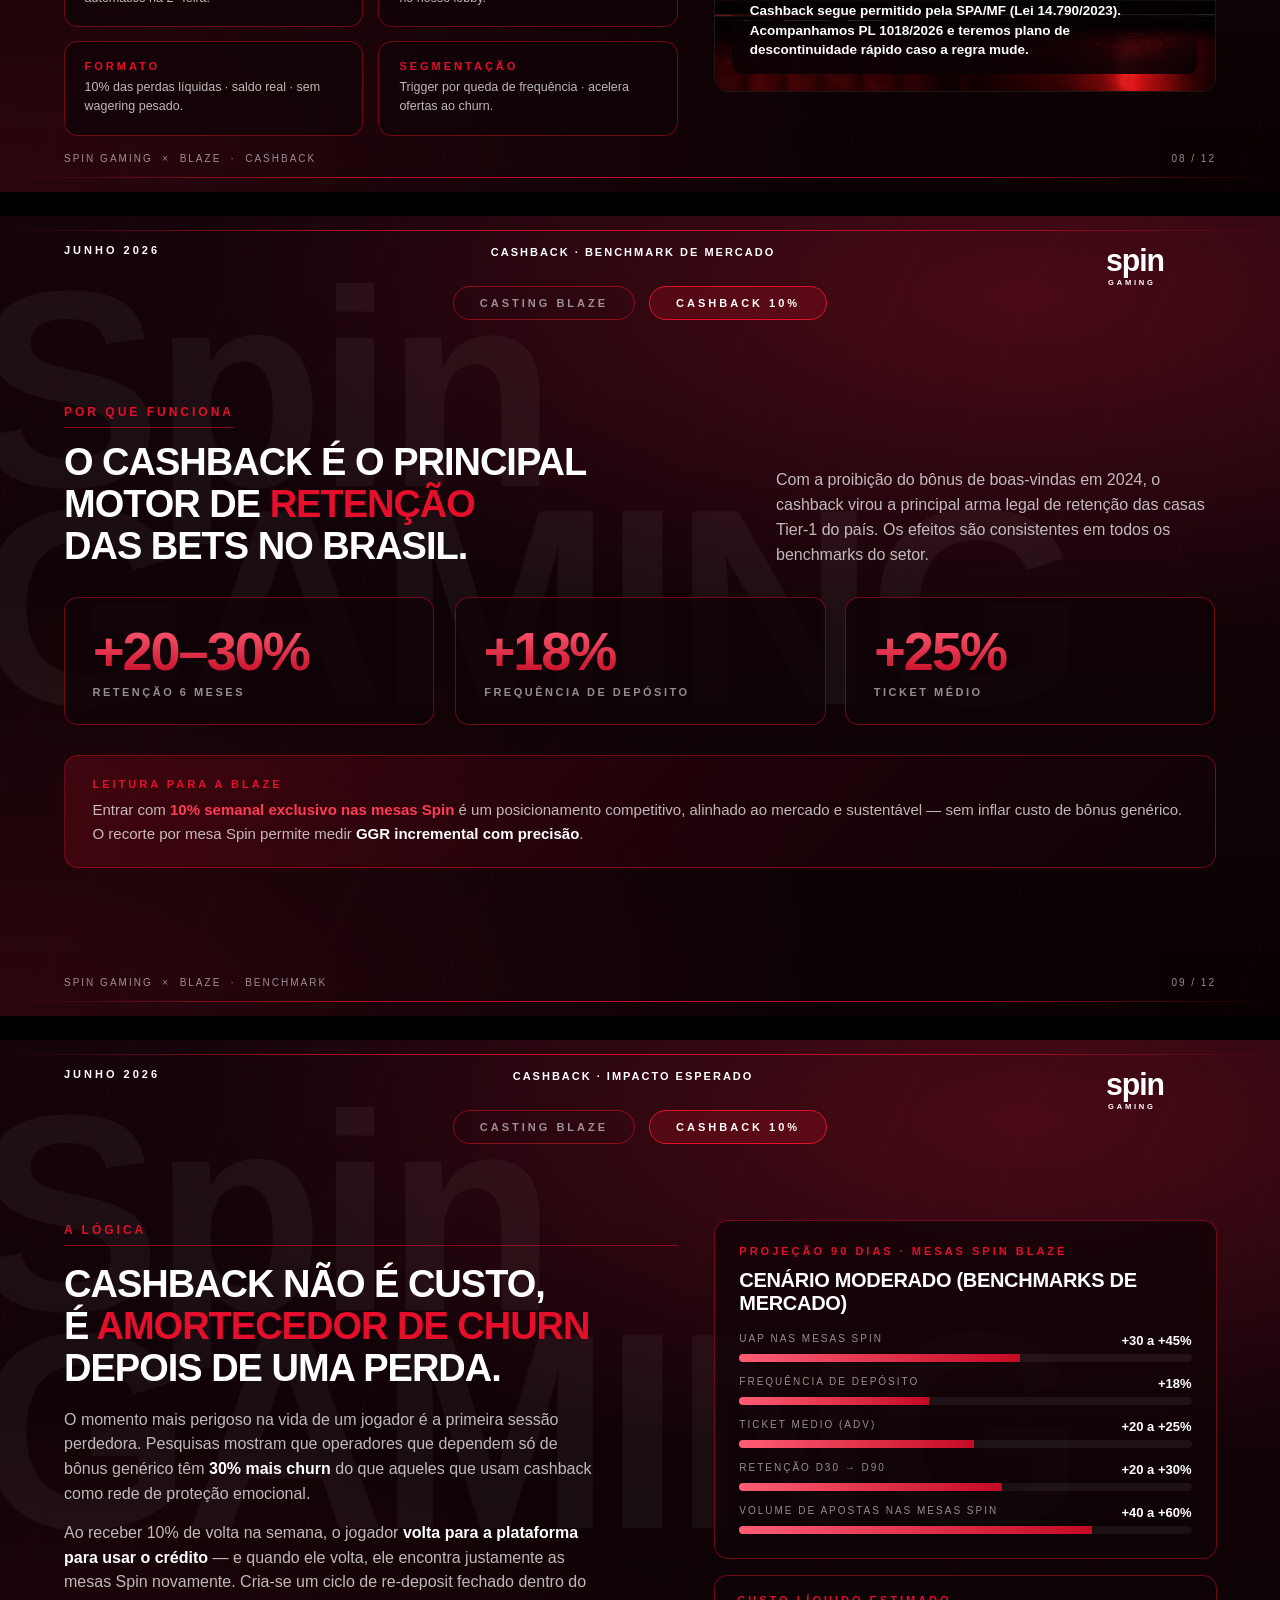
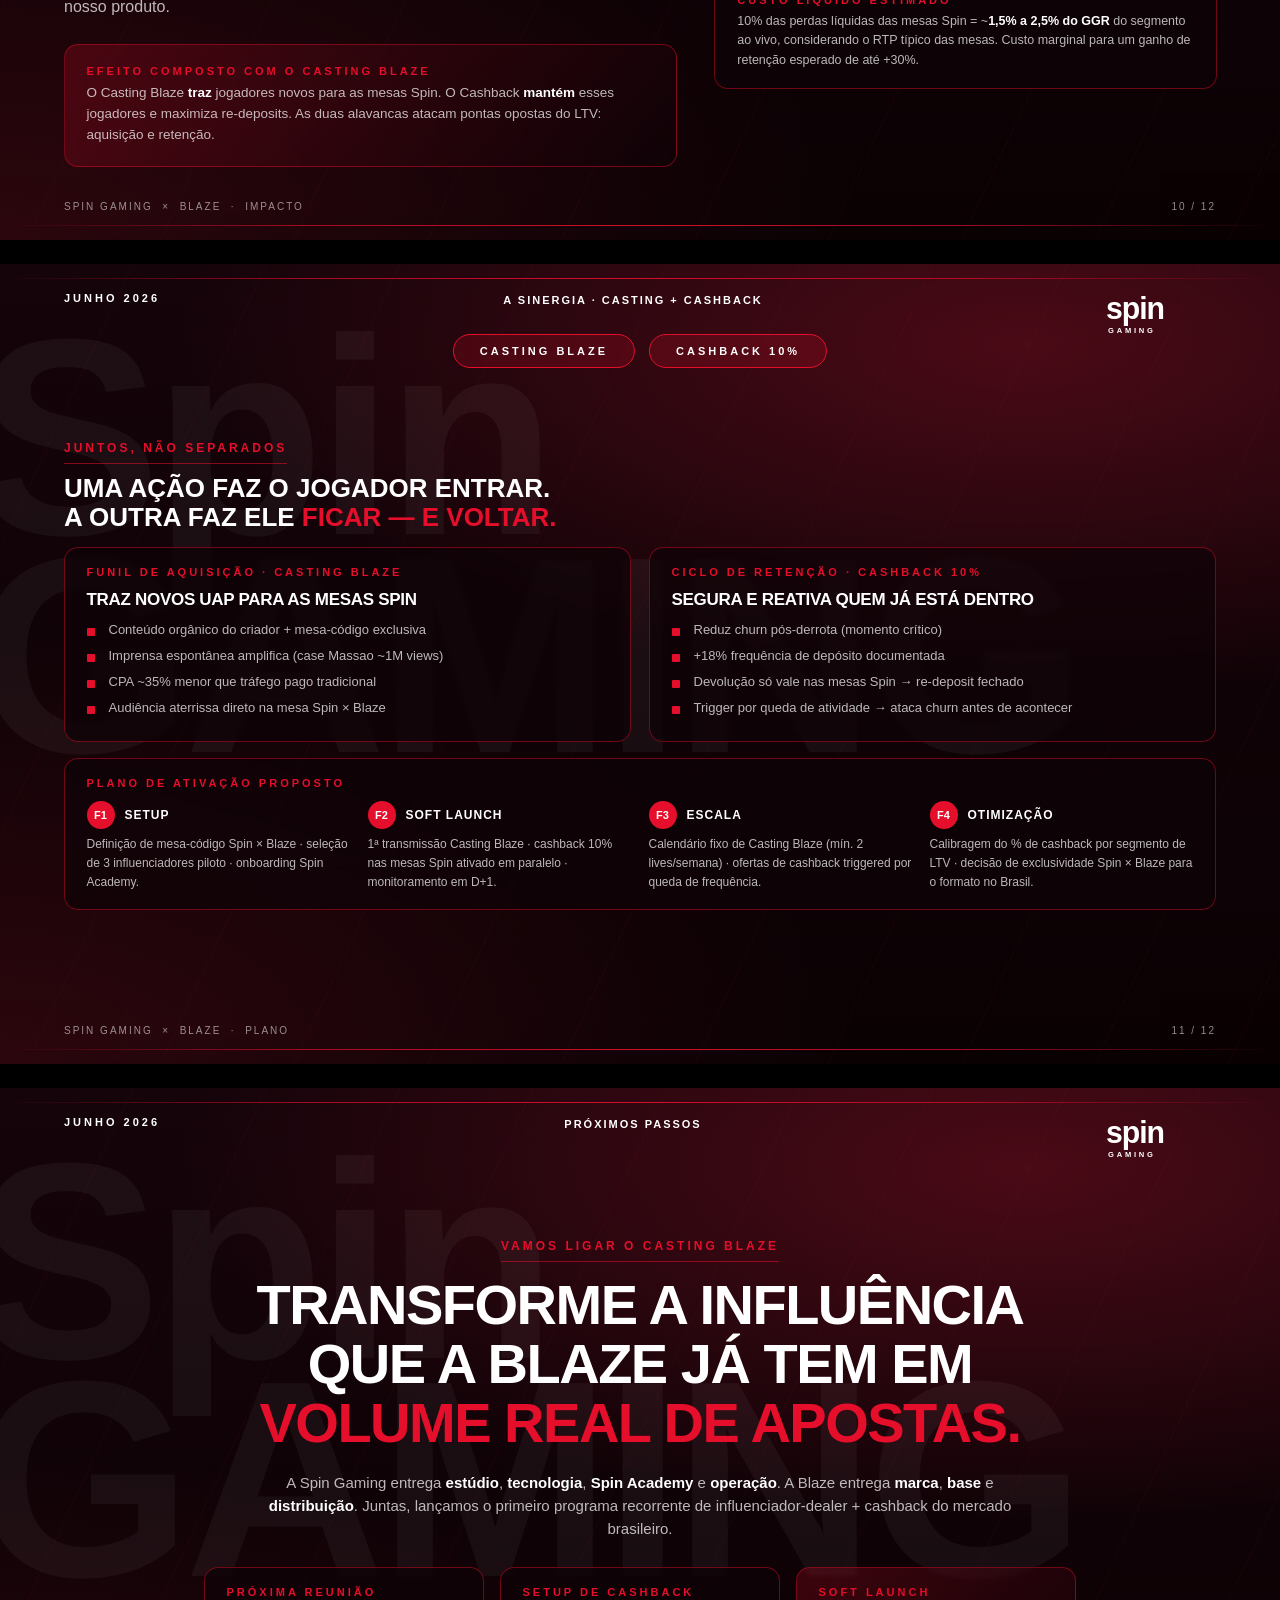
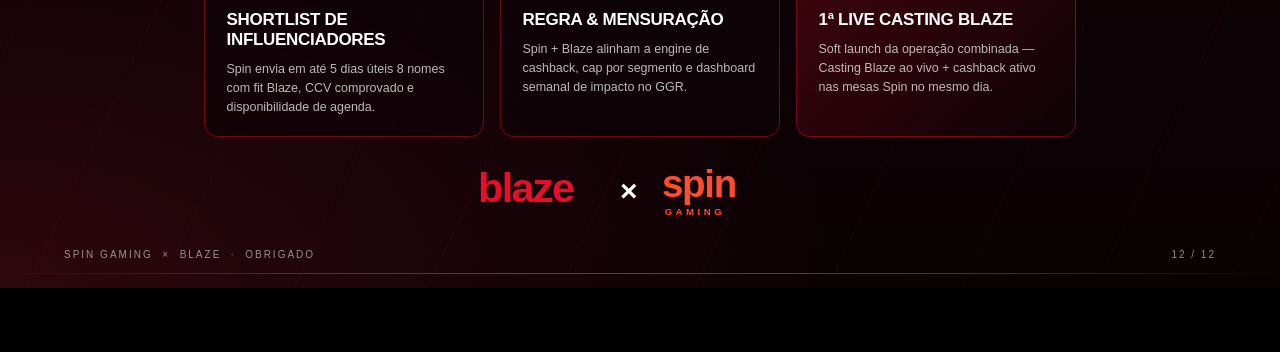
==== commit 527e4d98: "feat(content): ajustes de copy + slim down do slide cashback - UAPI -> UAP em todas as 9 ocorrencias" ====
--- a/apresentacao/index.html
+++ b/apresentacao/index.html
@@ -68,7 +68,7 @@
         A operação é estável, a tecnologia é nossa, o estúdio é nosso e o
         treinamento de dealers é feito pela <strong>Spin Academy</strong>.
         O próximo passo natural é <span class="hl">ativar a base</span>: trazer mais
-        UAPI para essas mesas e aumentar a frequência de depósitos.
+        UAP para essas mesas e aumentar a frequência de depósitos.
       </p>
       <p class="body-text" style="margin-top:14px; max-width:520px;">
         Esta proposta combina duas alavancas que conversam diretamente
@@ -143,7 +143,7 @@
       <div style="margin-top:auto; padding-top:24px;">
         <div class="muted-cap" style="margin-bottom:10px;">O QUE ENTREGA</div>
         <ul class="bullets">
-          <li><strong>Aquisição</strong> de UAPI direto do público do influenciador</li>
+          <li><strong>Aquisição</strong> de UAP direto do público do influenciador</li>
           <li><strong>Brand love</strong> via co-criação com nomes que a base já segue</li>
           <li><strong>Conteúdo viral</strong> com cortes e clipes orgânicos</li>
           <li><strong>Tráfego concentrado</strong> em mesa específica → GGR mensurável</li>
@@ -308,9 +308,10 @@
           <div>
             <div class="step-title">SPIN ACADEMY</div>
             <div class="step-body">
-              Treinamento intensivo de 2 semanas: regras de Blackjack,
-              Roleta e Baccarat, procedimentos operacionais, dicção
-              e padrão de transmissão Spin.
+              Treinamento intensivo de <strong>1 a 5 dias</strong>
+              (dependendo do jogo): regras de Blackjack, Roleta e
+              Baccarat, procedimentos operacionais, dicção e padrão
+              de transmissão Spin.
             </div>
           </div>
         </div>
@@ -331,7 +332,7 @@
             <div class="step-title">CONTEÚDO & MENSURAÇÃO</div>
             <div class="step-body">
               Cortes virais, mesa-código exclusiva por criador para
-              tracking de UAPI, FTD e GGR atribuído. Dashboards
+              tracking de UAP, FTD e GGR atribuído. Dashboards
               compartilhados em D+1.
             </div>
           </div>
@@ -470,7 +471,7 @@
 
 
 <!-- =================================================================
-SLIDE 07 — POR QUE GERA MAIS UAPI / DEPÓSITOS / VOLUME
+SLIDE 07 — POR QUE GERA MAIS UAP / DEPÓSITOS / VOLUME
 ================================================================= -->
 <section class="slide" id="s07">
   <div class="slide-rule-top"></div>
@@ -492,12 +493,12 @@
         <div class="eyebrow">A MECÂNICA DO FUNIL</div>
         <h3 class="title-md">
           POR QUE CASTING BLAZE GERA<br/>
-          <span style="color:var(--red-blaze);">+UAPI · +FTD · +GGR</span> EM POUCO TEMPO.
+          <span style="color:var(--red-blaze);">+UAP · +FTD · +GGR</span> EM POUCO TEMPO.
         </h3>
       </div>
       <p class="body-text" style="flex:1; max-width:460px;">
         O influenciador-dealer corta etapas do funil tradicional de aquisição.
-        Ele transforma audiência fria em jogador único autenticado (UAPI)
+        Ele transforma audiência fria em jogador único autenticado (UAP)
         diretamente dentro do produto — e não em um landing externo.
       </p>
     </div>
@@ -527,7 +528,7 @@
 
       <div class="card" style="padding:18px; min-height:215px;">
         <div class="card-eyebrow">ETAPA 03</div>
-        <div class="card-title" style="font-size:17px;">CONVERSÃO UAPI</div>
+        <div class="card-title" style="font-size:17px;">CONVERSÃO UAP</div>
         <div class="stat-num red" style="font-size:38px; margin-top:6px;">0,5–5%</div>
         <div class="card-body" style="font-size:12.5px; margin-top:6px;">
           de viewers convertem em FTD em campanhas de streaming
@@ -680,90 +681,49 @@
     <div class="section-tab active">CASHBACK 10%</div>
   </div>
 
-  <div class="slide-body" style="padding-top:78px; flex-direction:column; gap:14px;">
-
-    <div style="display:flex; align-items:flex-end; gap:30px;">
-      <div style="flex:1.3;">
-        <div class="eyebrow" style="margin-bottom:10px;">POR QUE FUNCIONA</div>
-        <h3 class="title-sm" style="font-size:26px;">
-          O CASHBACK É O PRINCIPAL MOTOR DE<br/>
-          <span style="color:var(--red-blaze);">RETENÇÃO</span> USADO PELAS BETS NO BRASIL.
+  <div class="slide-body" style="padding-top:96px; flex-direction:column; gap:30px;">
+
+    <div style="display:flex; align-items:flex-end; gap:40px;">
+      <div style="flex:1.2;">
+        <div class="eyebrow" style="margin-bottom:14px;">POR QUE FUNCIONA</div>
+        <h3 class="title-md">
+          O CASHBACK É O PRINCIPAL<br/>
+          MOTOR DE <span style="color:var(--red-blaze);">RETENÇÃO</span><br/>
+          DAS BETS NO BRASIL.
         </h3>
       </div>
-      <p class="body-text" style="flex:1; max-width:480px; font-size:13.5px;">
-        Com a proibição do bônus de boas-vindas em 2024,
-        o cashback virou a principal arma legal de retenção e
-        ativação. Praticamente todos os operadores Tier-1
-        do país já operam variações dele.
-      </p>
-    </div>
-
-    <!-- KPIs from benchmark -->
-    <div style="display:grid; grid-template-columns:repeat(4,1fr); gap:14px;">
-      <div class="card" style="padding:16px 18px;">
-        <div class="stat-num red" style="font-size:38px;">+20–30%</div>
-        <div class="stat-label" style="margin-top:4px;">RETENÇÃO 6 MESES</div>
-        <div class="stat-sub" style="font-size:11.5px;">vs. jogadores sem cashback (Optimove · Vegasino)</div>
-      </div>
-      <div class="card" style="padding:16px 18px;">
-        <div class="stat-num red" style="font-size:38px;">+18%</div>
-        <div class="stat-label" style="margin-top:4px;">FREQUÊNCIA DE DEPÓSITO</div>
-        <div class="stat-sub" style="font-size:11.5px;">em jogadores aderentes (case Vegasino · 2025)</div>
-      </div>
-      <div class="card" style="padding:16px 18px;">
-        <div class="stat-num red" style="font-size:38px;">+25%</div>
-        <div class="stat-label" style="margin-top:4px;">TICKET MÉDIO</div>
-        <div class="stat-sub" style="font-size:11.5px;">average wager size de quem entra no programa</div>
-      </div>
-      <div class="card" style="padding:16px 18px;">
-        <div class="stat-num red" style="font-size:38px;">+25%</div>
-        <div class="stat-label" style="margin-top:4px;">LUCRO POR JOGADOR</div>
-        <div class="stat-sub" style="font-size:11.5px;">cada +5% de retenção ≈ +25% de lucro (Blask 2026)</div>
-      </div>
-    </div>
-
-    <!-- Competitive matrix -->
-    <div class="card" style="padding:16px 22px;">
-      <div class="card-eyebrow" style="margin-bottom:10px;">QUEM JÁ FAZ CASHBACK NO BRASIL · 2026</div>
-      <div style="display:grid; grid-template-columns:repeat(6,1fr); gap:14px;">
-        <div>
-          <div style="font-size:13px; font-weight:800; color:#fff;">KTO</div>
-          <div class="body-text" style="font-size:11px;">0,15–0,50% em slots · permanente · sem rollover.</div>
-        </div>
-        <div>
-          <div style="font-size:13px; font-weight:800; color:#fff;">Superbet</div>
-          <div class="body-text" style="font-size:11px;">5–20% diário sobre perdas · saldo real em até 72h.</div>
-        </div>
-        <div>
-          <div style="font-size:13px; font-weight:800; color:#fff;">Vbet</div>
-          <div class="body-text" style="font-size:11px;">Até 20% semanal · V-Arena · sem teto.</div>
-        </div>
-        <div>
-          <div style="font-size:13px; font-weight:800; color:#fff;">Rivalo</div>
-          <div class="body-text" style="font-size:11px;">Até 25% mensal · Clube VIP · cap R$15k.</div>
-        </div>
-        <div>
-          <div style="font-size:13px; font-weight:800; color:#fff;">Bet365</div>
-          <div class="body-text" style="font-size:11px;">Até 20% semanal sobre perdas em vertical específica.</div>
-        </div>
-        <div>
-          <div style="font-size:13px; font-weight:800; color:#fff;">1xBet</div>
-          <div class="body-text" style="font-size:11px;">Até 15% diário · cap R$500/mês.</div>
-        </div>
-      </div>
-      <div style="margin-top:12px; padding-top:10px; border-top:1px solid var(--hairline);">
-        <div class="body-text" style="font-size:12px;">
-          <strong>Leitura:</strong> a Blaze entrar com <span class="hl">10% semanal nas mesas Spin</span>
-          é um posicionamento competitivo, alinhado ao mercado e sustentável — sem inflar custo de bônus genérico.
-          O recorte por mesa Spin permite medir GGR incremental com precisão.
-        </div>
-      </div>
-    </div>
-
-    <div style="display:flex; align-items:center; gap:12px; justify-content:flex-end;">
-      <div class="muted-cap">FONTES:</div>
-      <div class="body-text" style="font-size:10.5px;">
-        Blask Cashback 2026 · Optimove iGaming Report 2024 · Vegasino case study 2025 · LiveScore BR · O Dia
+      <p class="body-text" style="flex:1; max-width:440px;">
+        Com a proibição do bônus de boas-vindas em 2024, o cashback
+        virou a principal arma legal de retenção das casas Tier-1
+        do país. Os efeitos são consistentes em todos os benchmarks
+        do setor.
+      </p>
+    </div>
+
+    <!-- 3 KPIs essenciais -->
+    <div style="display:grid; grid-template-columns:repeat(3,1fr); gap:20px;">
+      <div class="card" style="padding:26px 28px;">
+        <div class="stat-num red" style="font-size:54px;">+20–30%</div>
+        <div class="stat-label" style="margin-top:8px;">RETENÇÃO 6 MESES</div>
+      </div>
+      <div class="card" style="padding:26px 28px;">
+        <div class="stat-num red" style="font-size:54px;">+18%</div>
+        <div class="stat-label" style="margin-top:8px;">FREQUÊNCIA DE DEPÓSITO</div>
+      </div>
+      <div class="card" style="padding:26px 28px;">
+        <div class="stat-num red" style="font-size:54px;">+25%</div>
+        <div class="stat-label" style="margin-top:8px;">TICKET MÉDIO</div>
+      </div>
+    </div>
+
+    <!-- Leitura compacta -->
+    <div class="card" style="padding:22px 28px; background:linear-gradient(135deg, rgba(229,14,43,0.18), rgba(15,3,7,0.85));">
+      <div class="card-eyebrow" style="margin-bottom:8px;">LEITURA PARA A BLAZE</div>
+      <div class="body-text" style="font-size:15px; line-height:1.55;">
+        Entrar com <span class="hl">10% semanal exclusivo nas mesas Spin</span>
+        é um posicionamento competitivo, alinhado ao mercado e sustentável —
+        sem inflar custo de bônus genérico. O recorte por mesa Spin permite
+        medir <strong>GGR incremental com precisão</strong>.
       </div>
     </div>
   </div>
@@ -833,7 +793,7 @@
         <div style="margin-top:18px; display:flex; flex-direction:column; gap:14px;">
           <div>
             <div style="display:flex; justify-content:space-between; margin-bottom:6px;">
-              <div class="muted-cap">UAPI nas mesas Spin</div>
+              <div class="muted-cap">UAP nas mesas Spin</div>
               <div style="font-size:13px; font-weight:800; color:#fff;">+30 a +45%</div>
             </div>
             <div style="height:8px; background:rgba(255,255,255,0.06); border-radius:6px; overflow:hidden;">
@@ -928,7 +888,7 @@
     <div style="display:grid; grid-template-columns:1fr 1fr; gap:18px;">
       <div class="card" style="padding:18px 22px;">
         <div class="card-eyebrow">FUNIL DE AQUISIÇÃO · CASTING BLAZE</div>
-        <div class="card-title" style="margin-top:4px; font-size:17px;">TRAZ NOVOS UAPI PARA AS MESAS SPIN</div>
+        <div class="card-title" style="margin-top:4px; font-size:17px;">TRAZ NOVOS UAP PARA AS MESAS SPIN</div>
         <ul class="bullets" style="margin-top:10px;">
           <li style="font-size:13px; margin-bottom:5px;">Conteúdo orgânico do criador + mesa-código exclusiva</li>
           <li style="font-size:13px; margin-bottom:5px;">Imprensa espontânea amplifica (case Massao ~1M views)</li>
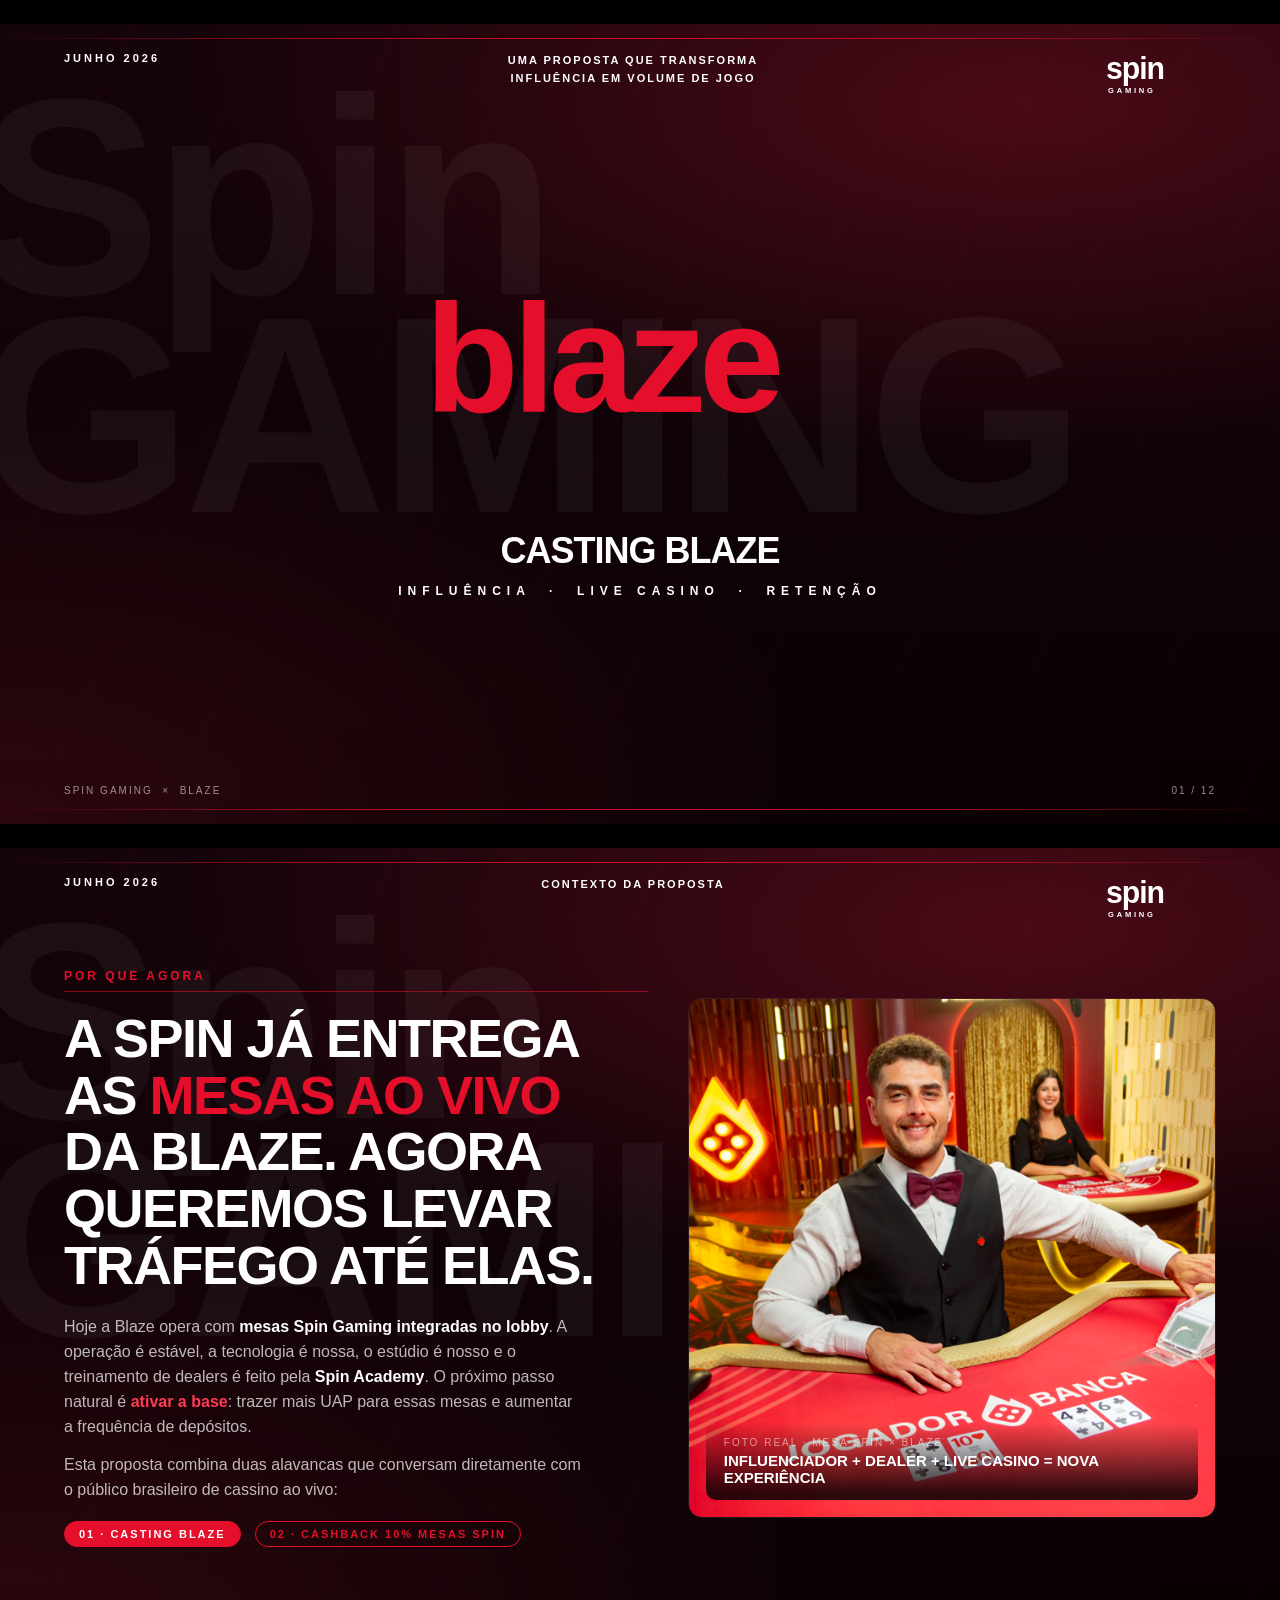
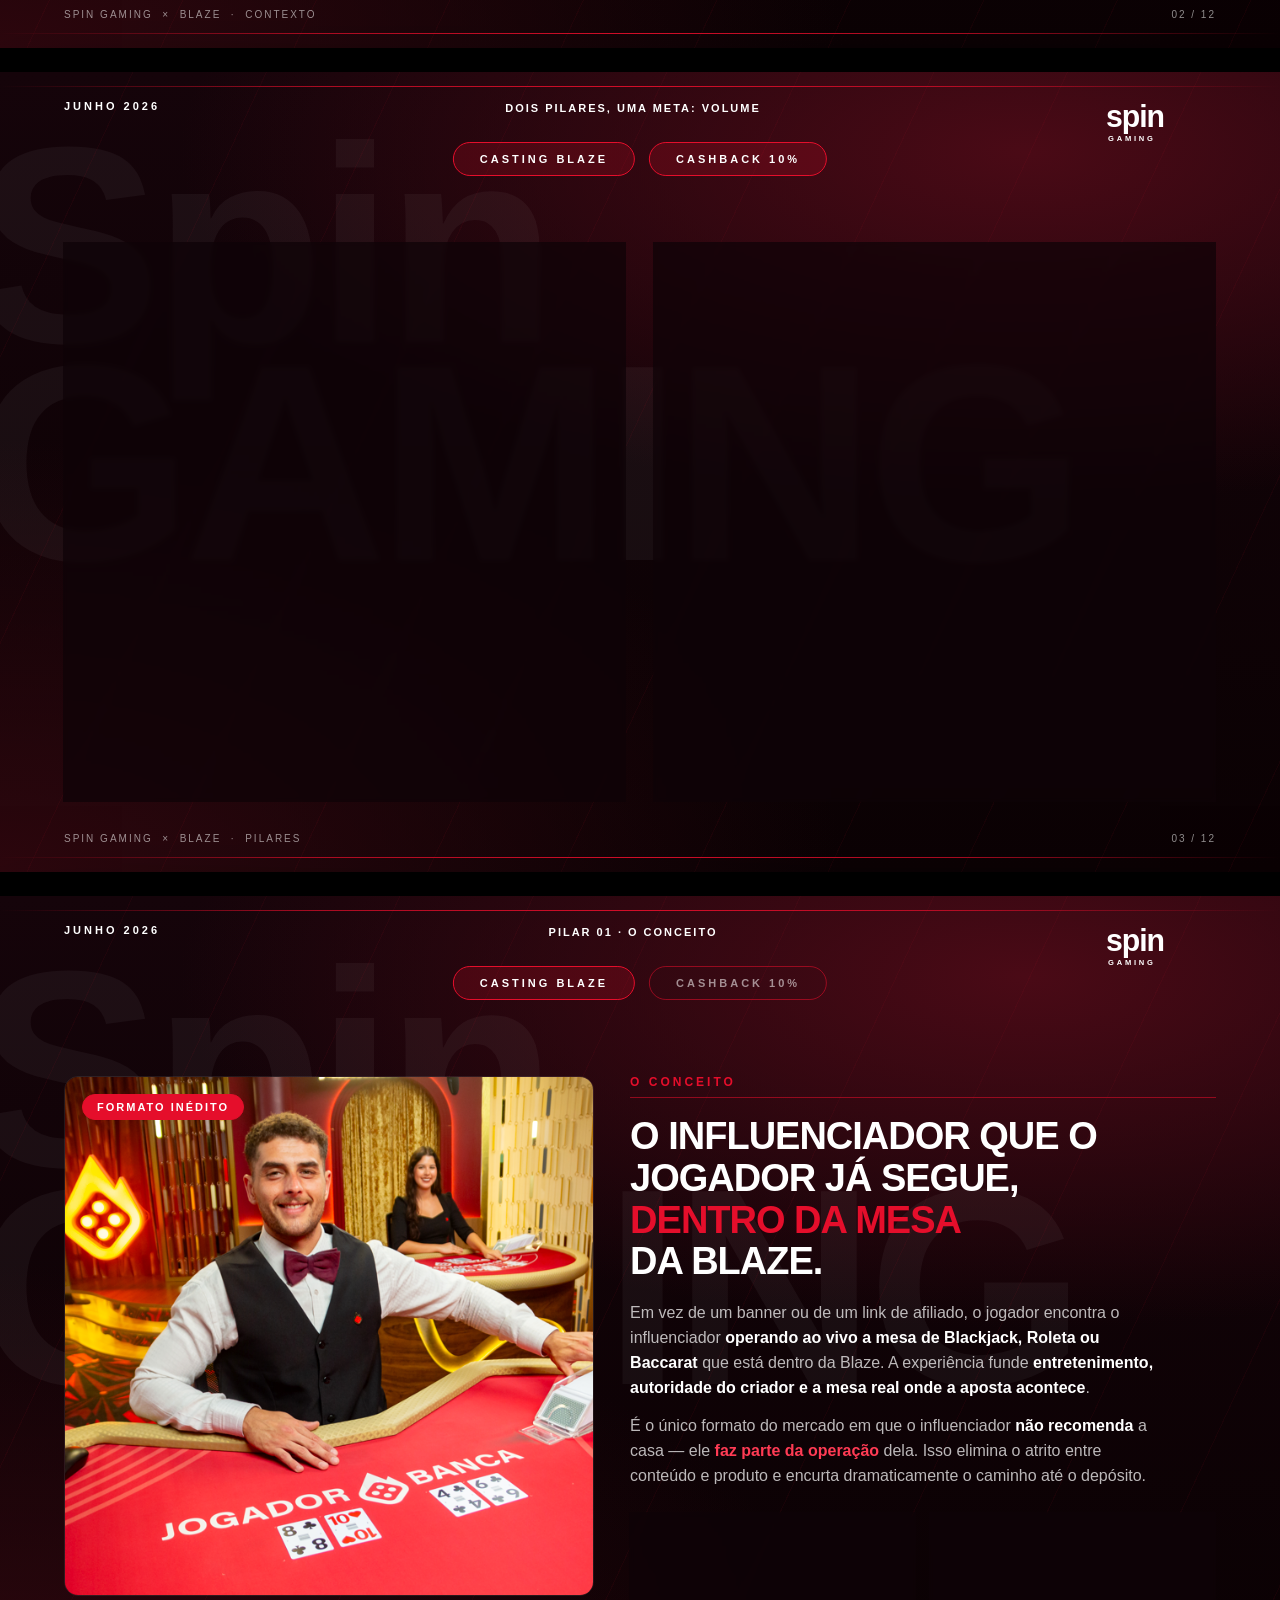
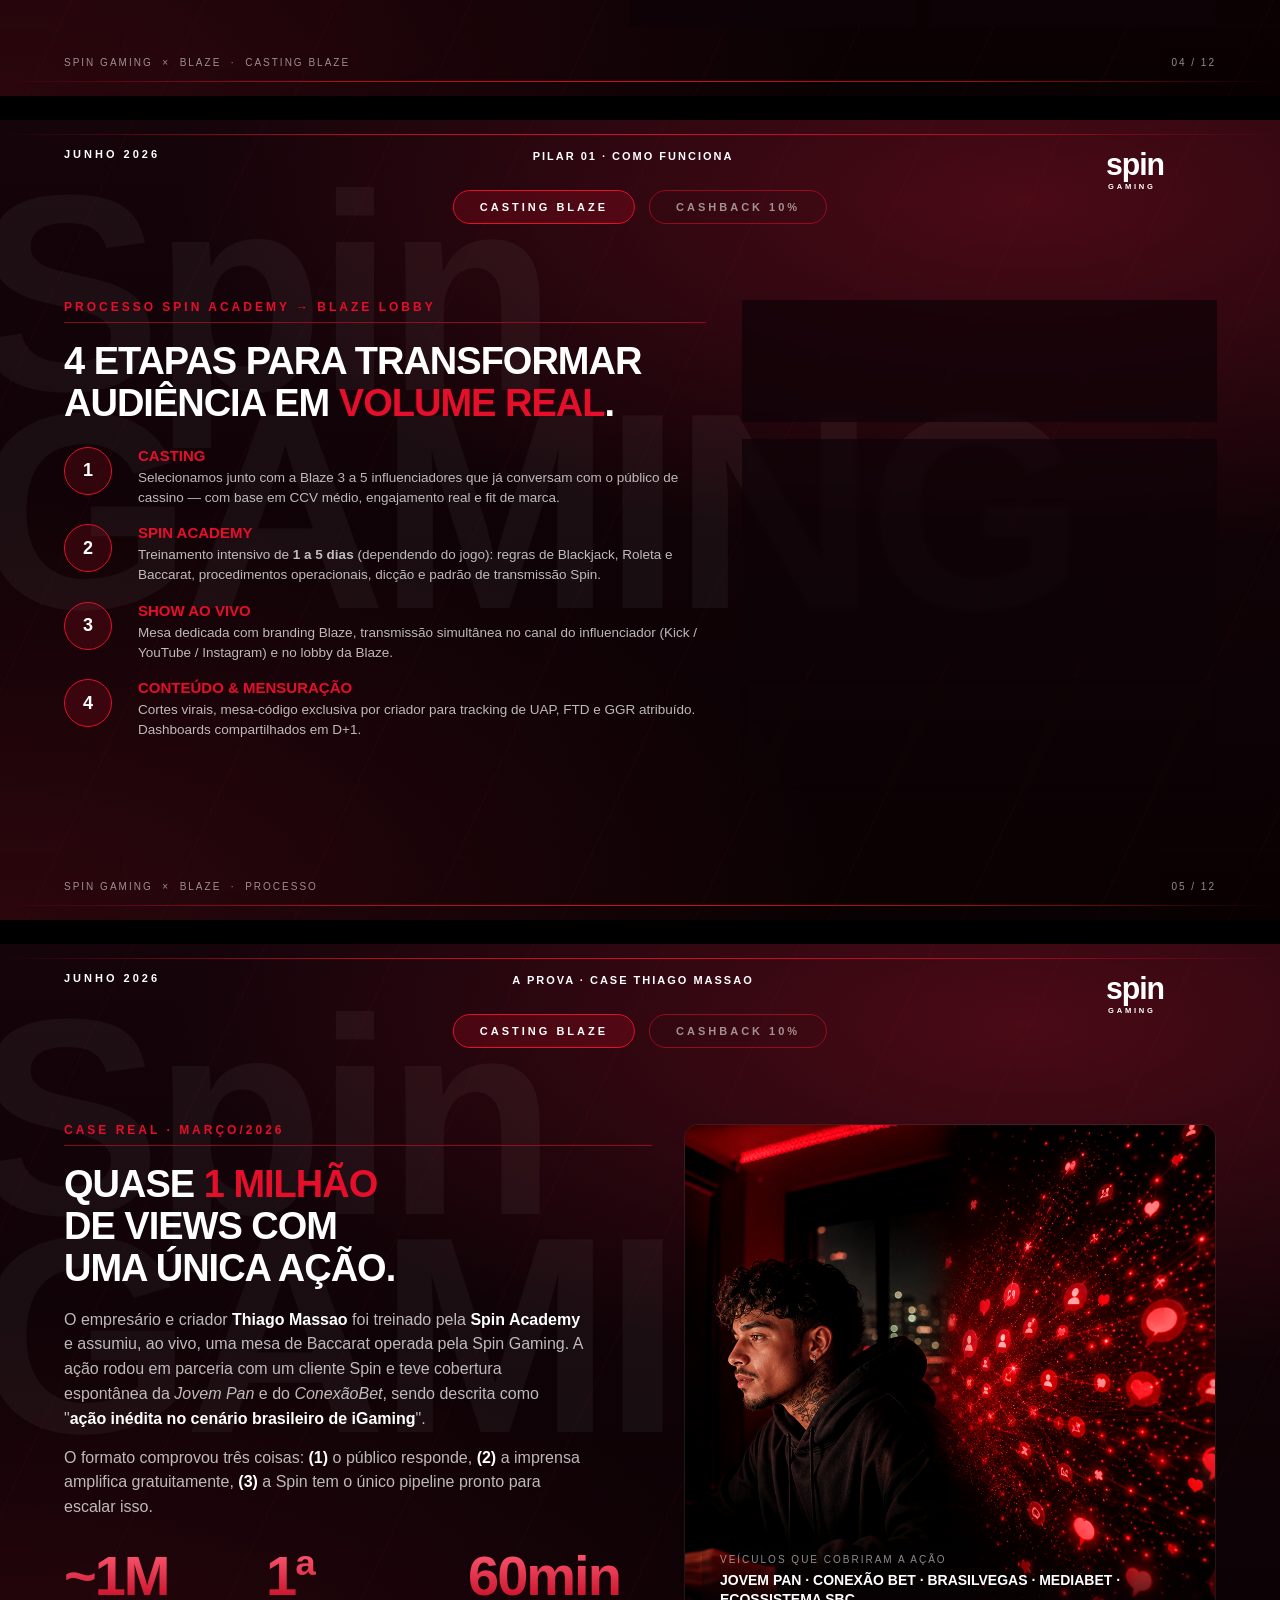
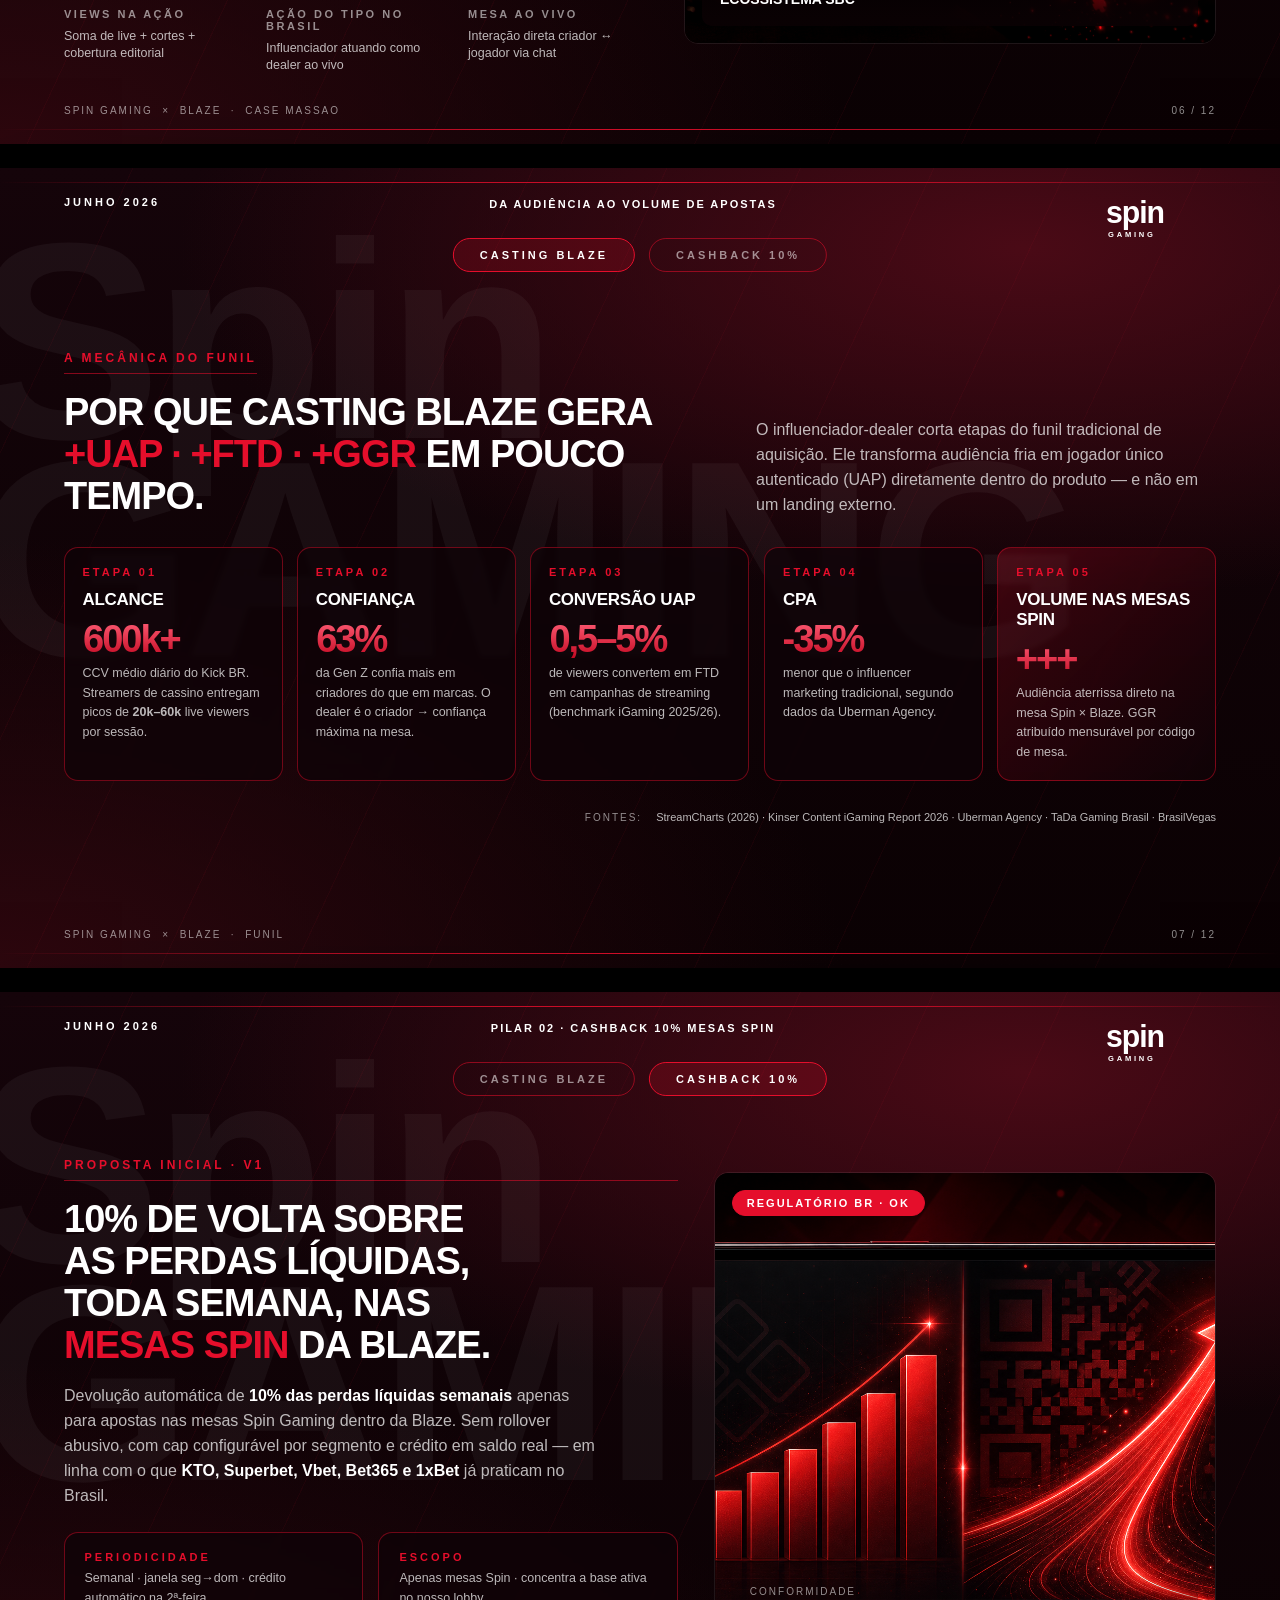
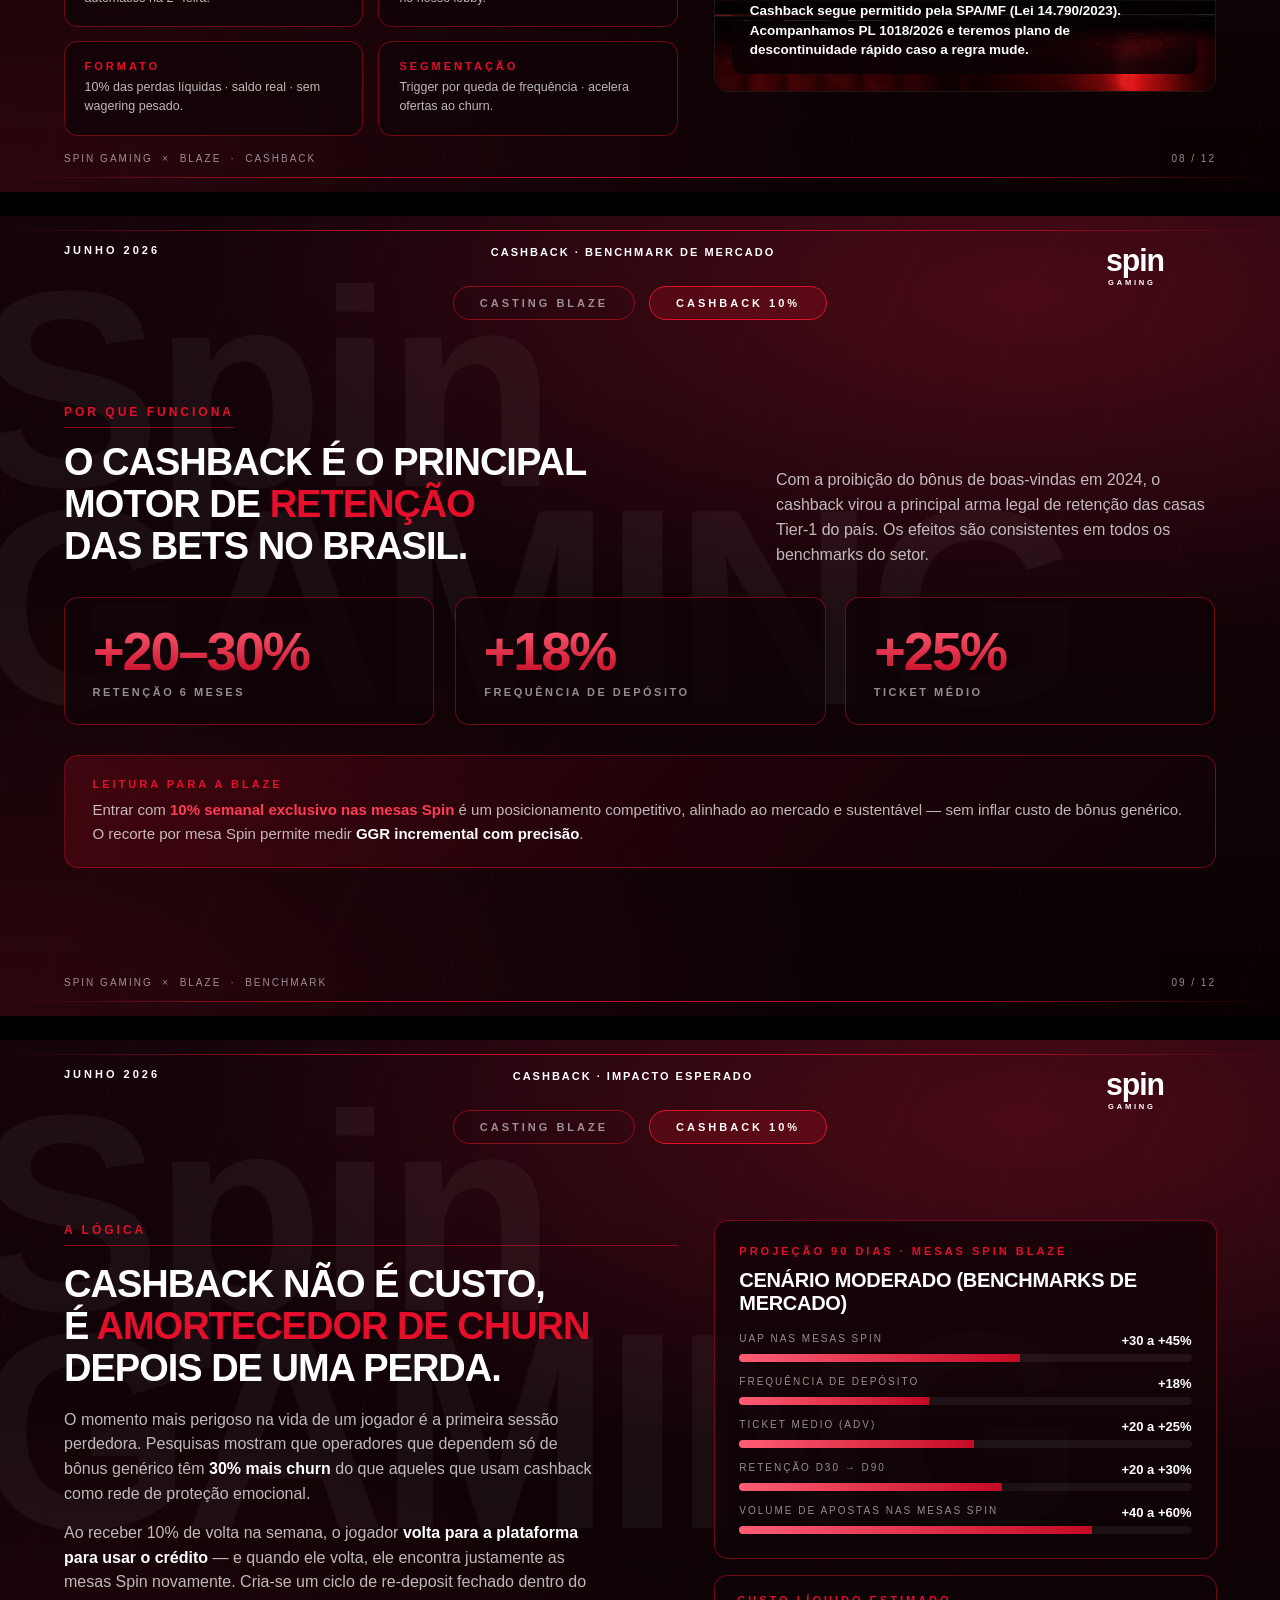
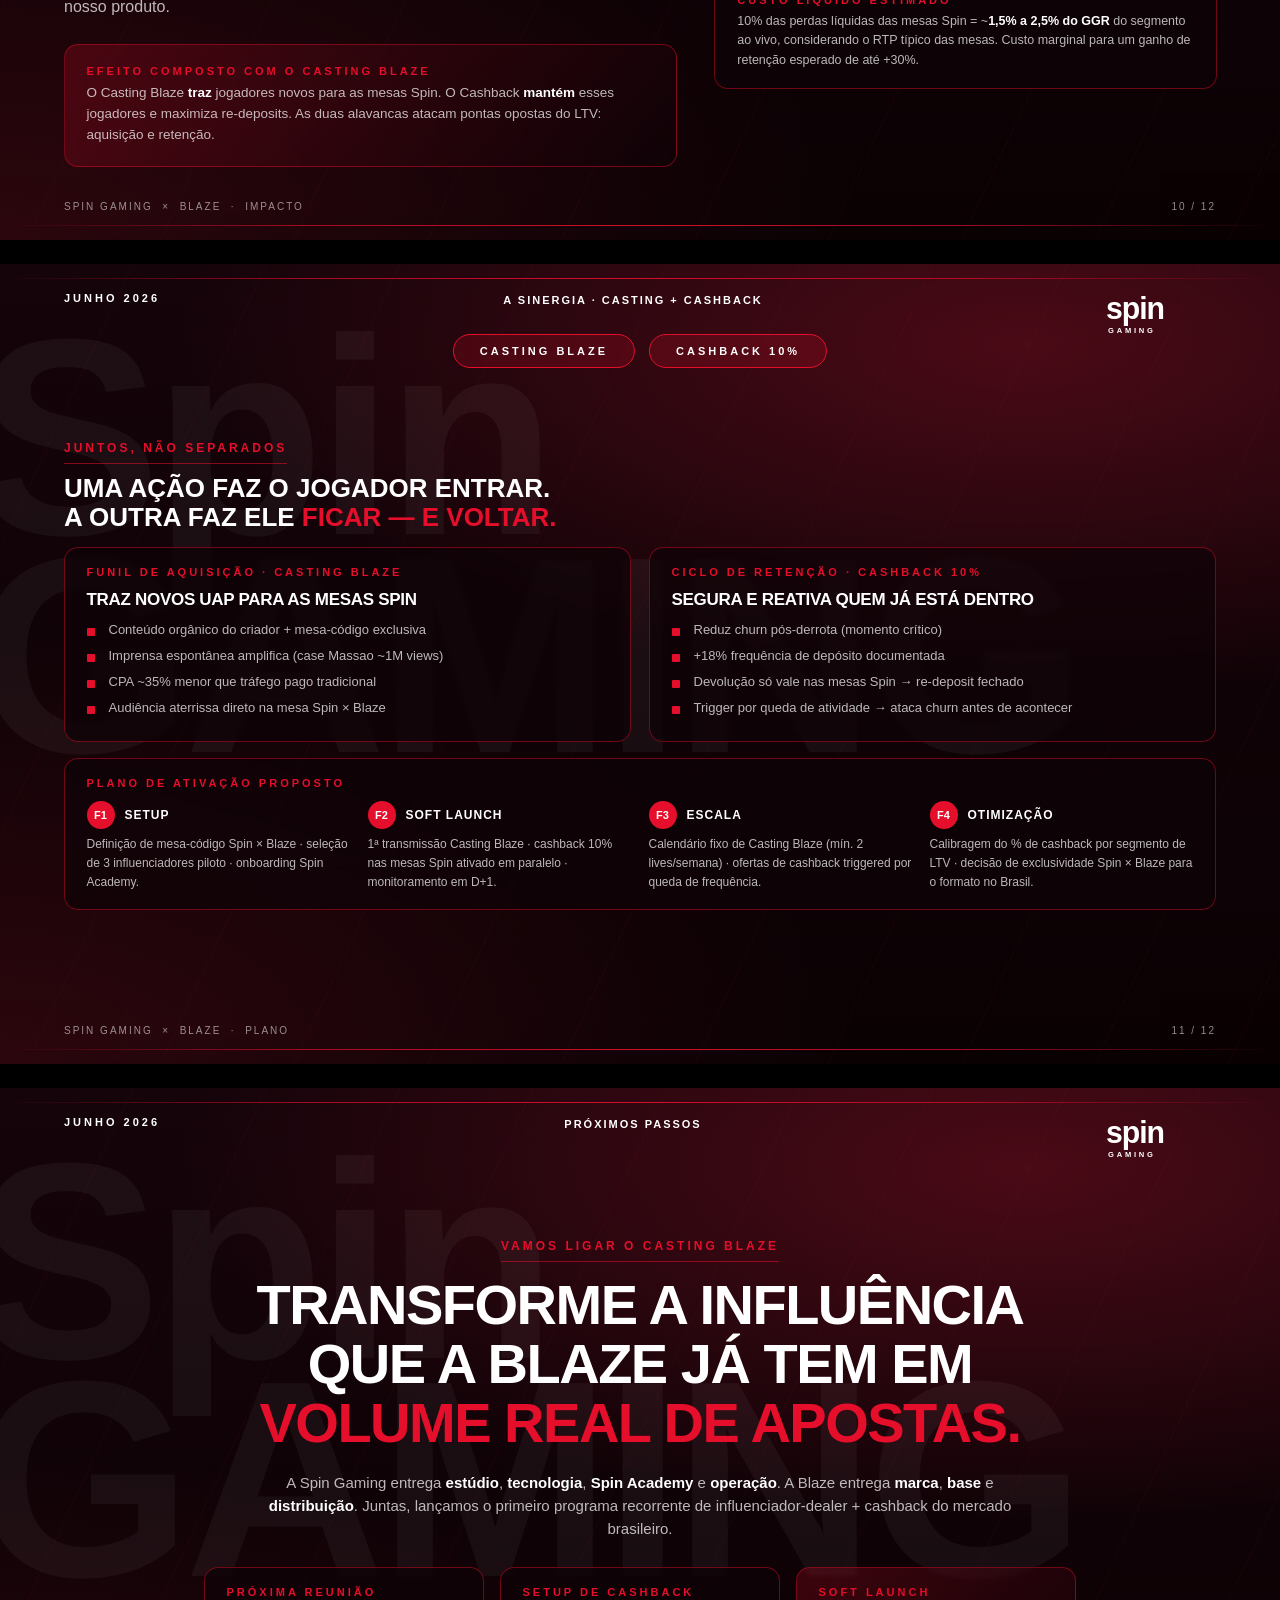
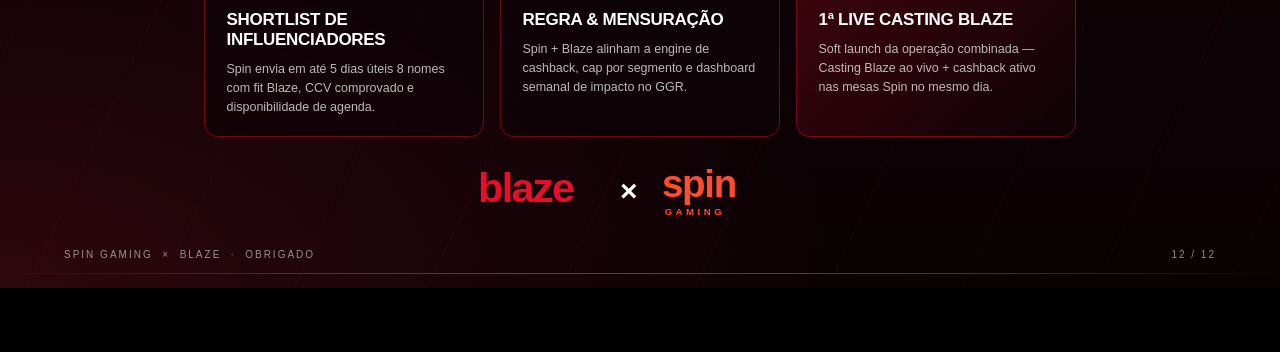
==== commit 234550ea: "feat(images): substitui imagens AI pela foto real da mesa Blaze - Slide 2 (Contexto): usa mesa-blaze" ====
--- a/apresentacao/index.html
+++ b/apresentacao/index.html
@@ -83,11 +83,11 @@
     <!-- Right column: hero image -->
     <div style="flex:0.95; display:flex; align-items:center;">
       <div style="position:relative; width:100%; height:520px;">
-        <img class="hero-img" src="assets/images/influencer_dealer.png" alt="">
+        <img class="hero-img" src="assets/images/mesa-blaze-real.png" alt="">
         <div style="position:absolute; left:18px; bottom:18px; right:18px; padding:14px 18px;
                     background:linear-gradient(180deg,rgba(10,1,3,0) 0%, rgba(10,1,3,0.85) 90%);
                     border-radius:10px;">
-          <div class="muted-cap">IMAGEM ILUSTRATIVA · ESTÚDIO SPIN GAMING</div>
+          <div class="muted-cap">FOTO REAL · MESA SPIN × BLAZE</div>
           <div style="font-size:15px; font-weight:700; margin-top:4px;">
             INFLUENCIADOR + DEALER + LIVE CASINO = NOVA EXPERIÊNCIA
           </div>
@@ -209,7 +209,7 @@
     <!-- Left: hero image -->
     <div style="flex:0.95;">
       <div style="position:relative; width:100%; height:520px;">
-        <img class="hero-img" src="assets/images/studio_casting_blaze.png" alt="">
+        <img class="hero-img" src="assets/images/mesa-blaze-real.png" alt="">
         <div style="position:absolute; left:18px; top:18px;">
           <span class="pill pill-solid">FORMATO INÉDITO</span>
         </div>
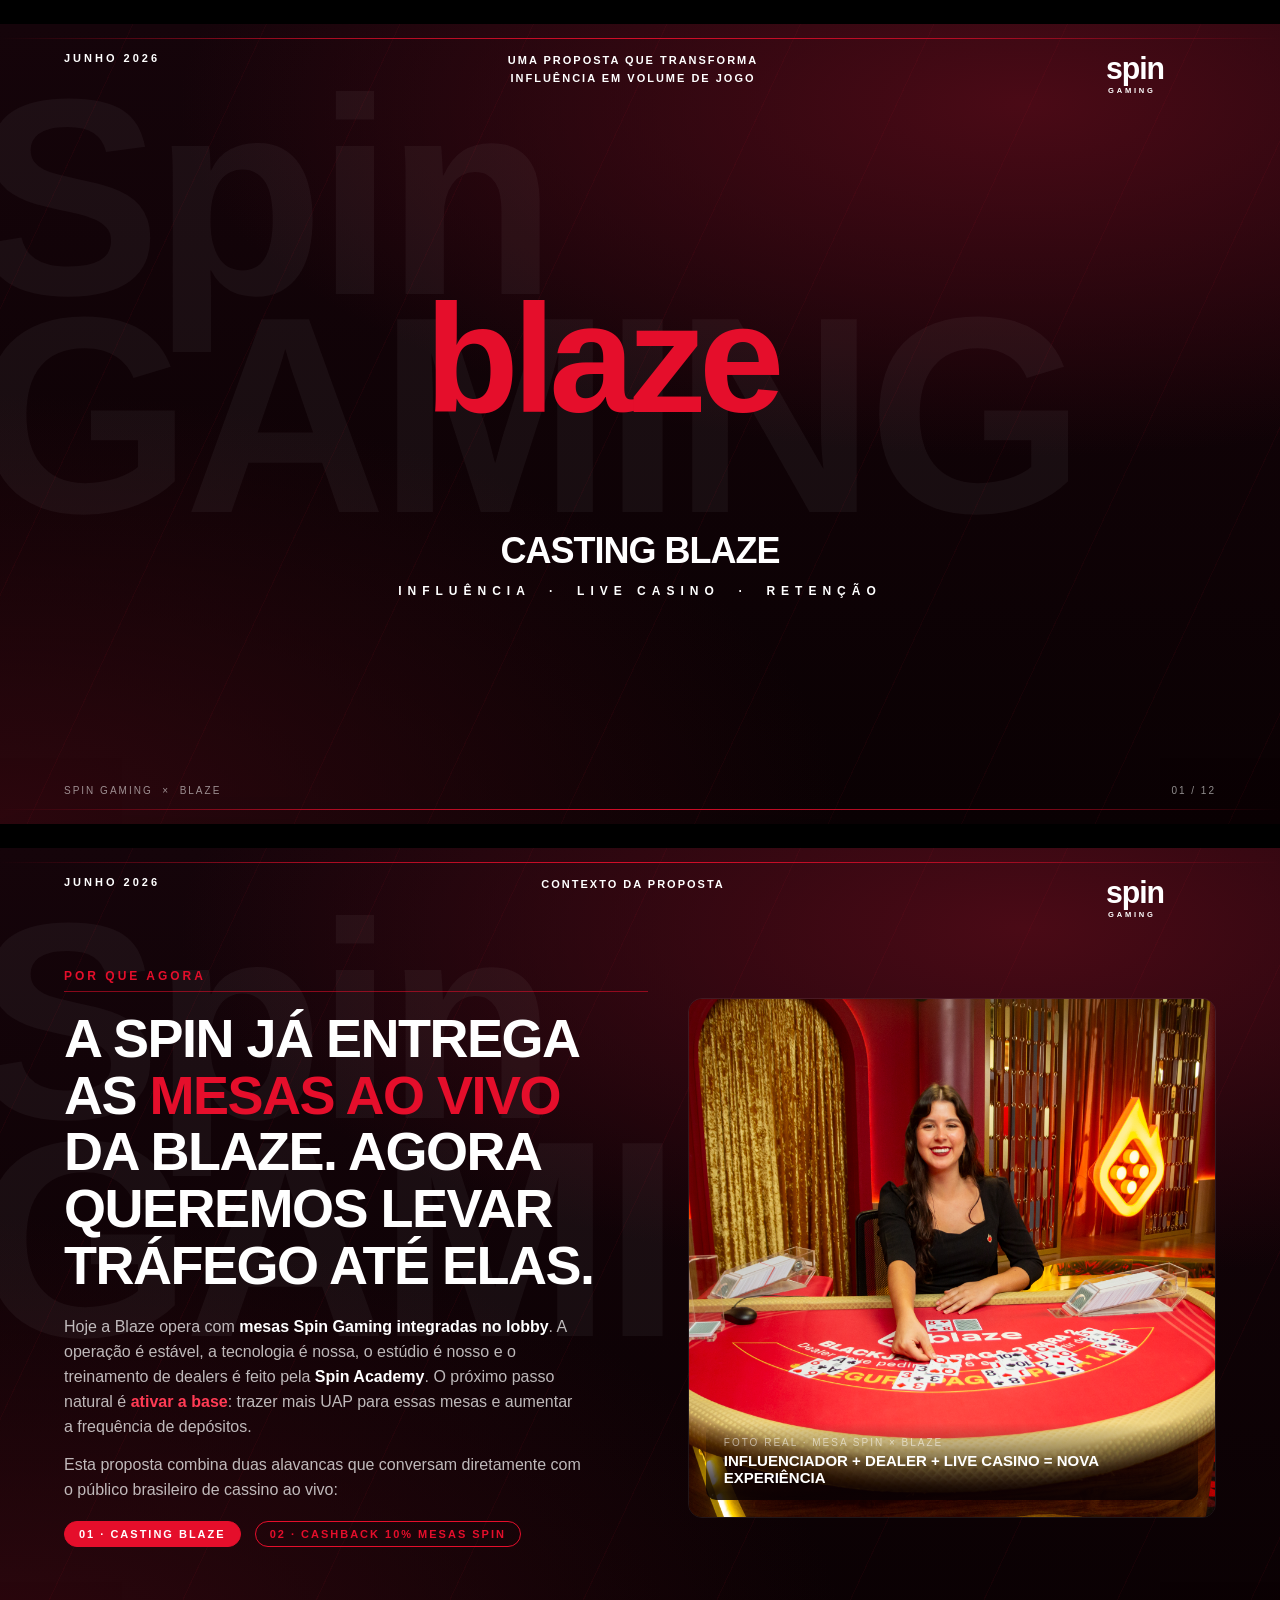
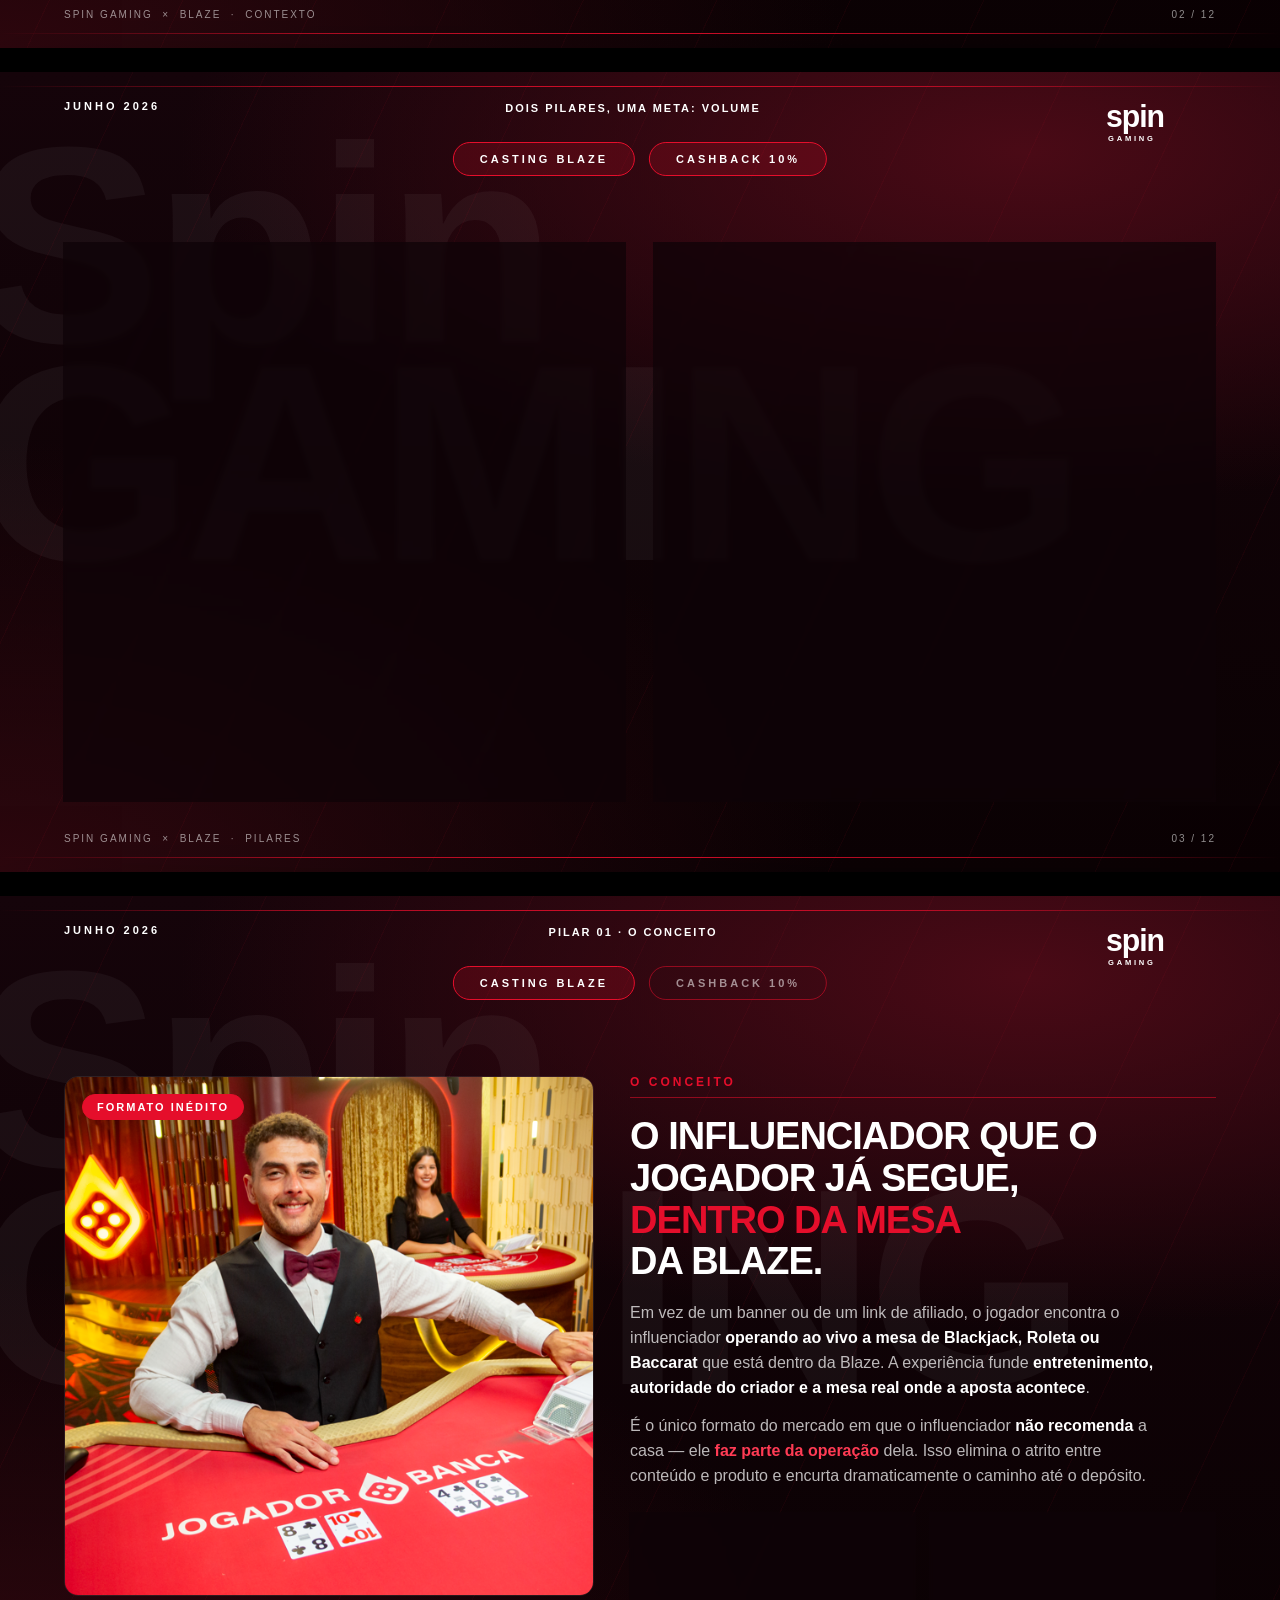
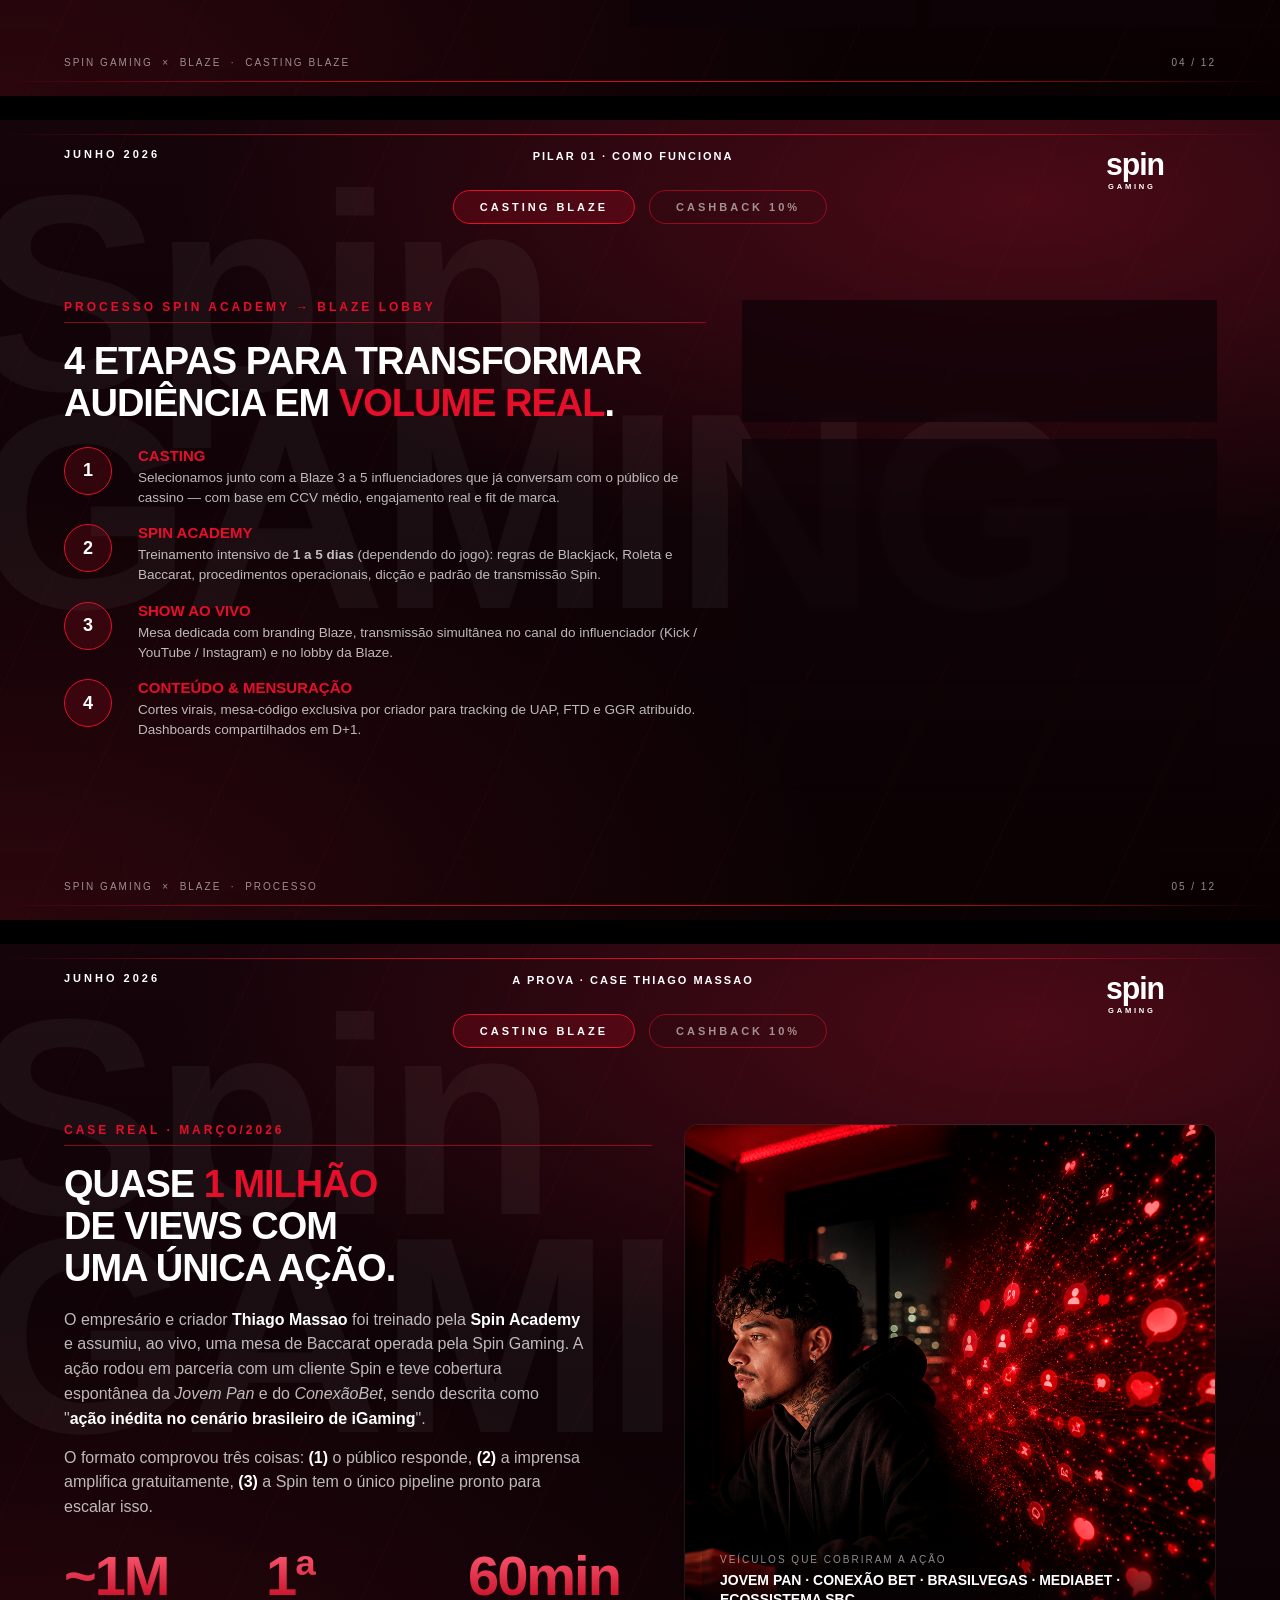
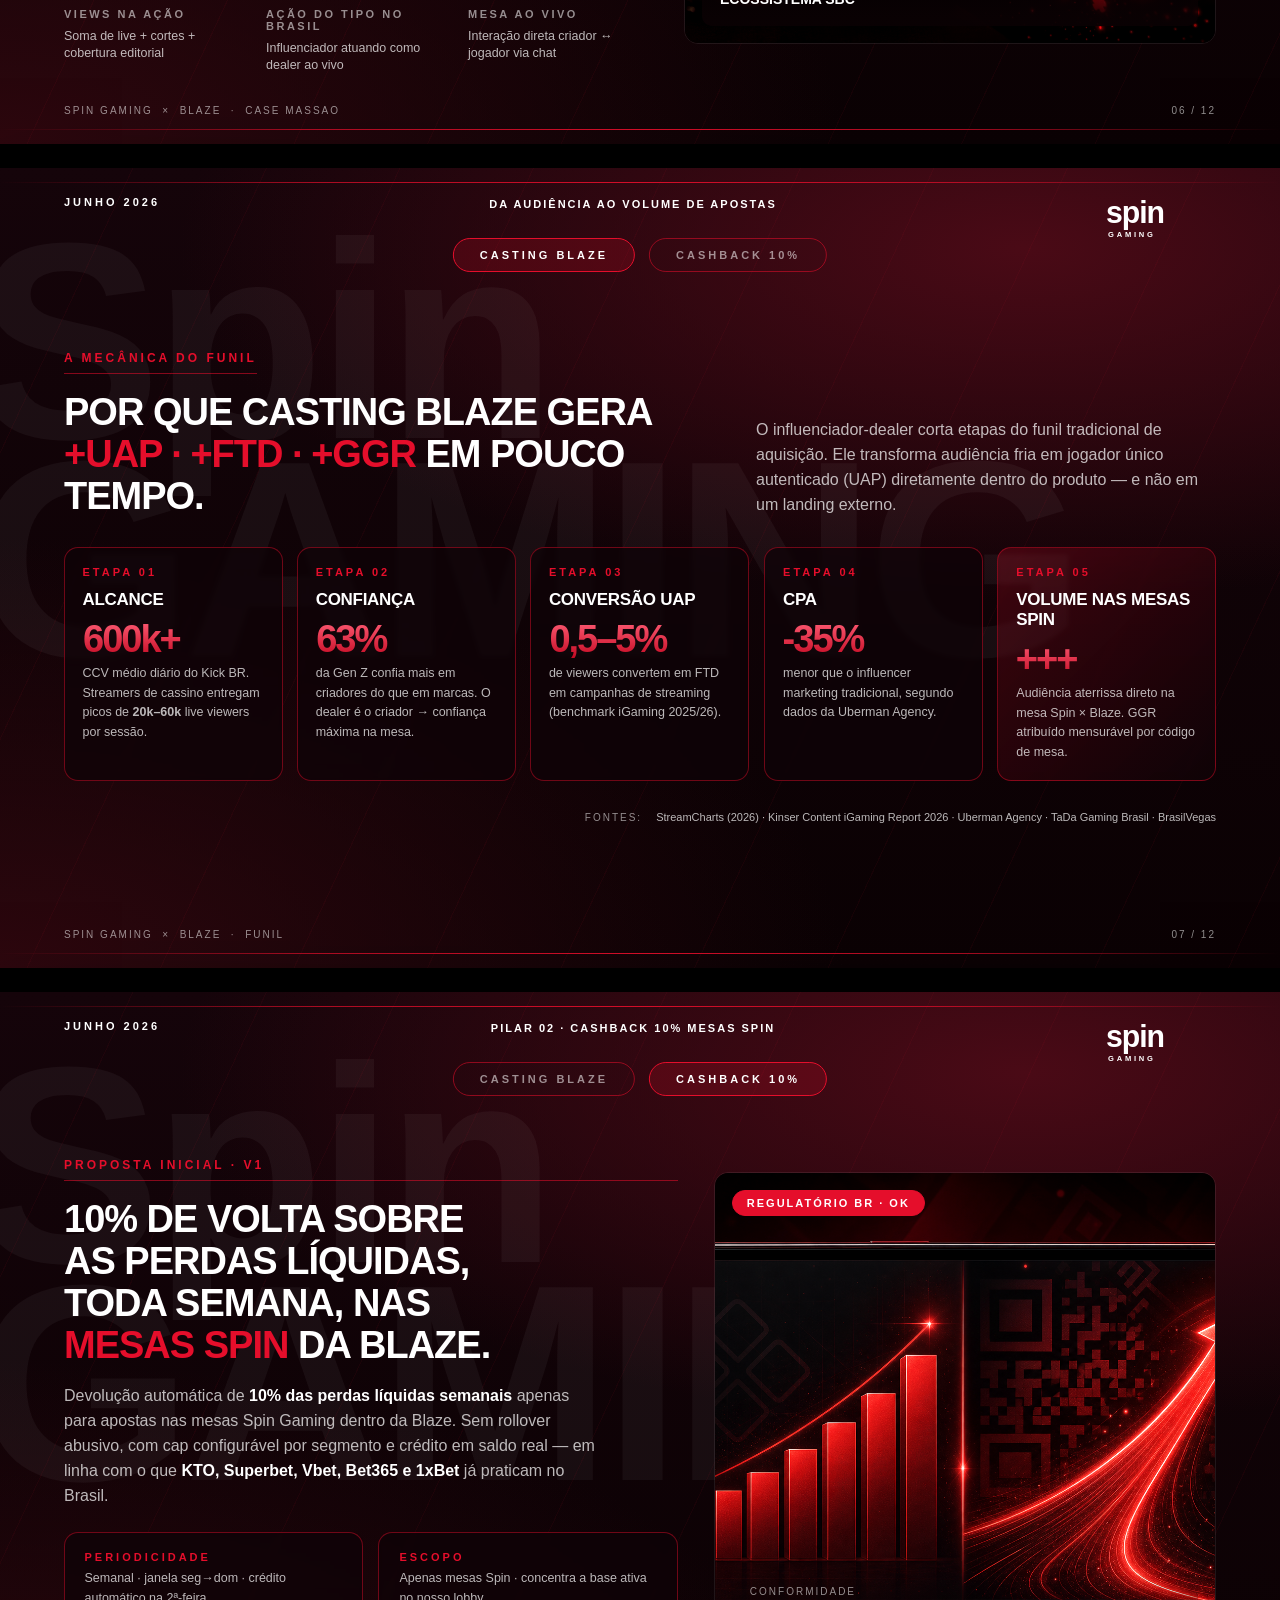
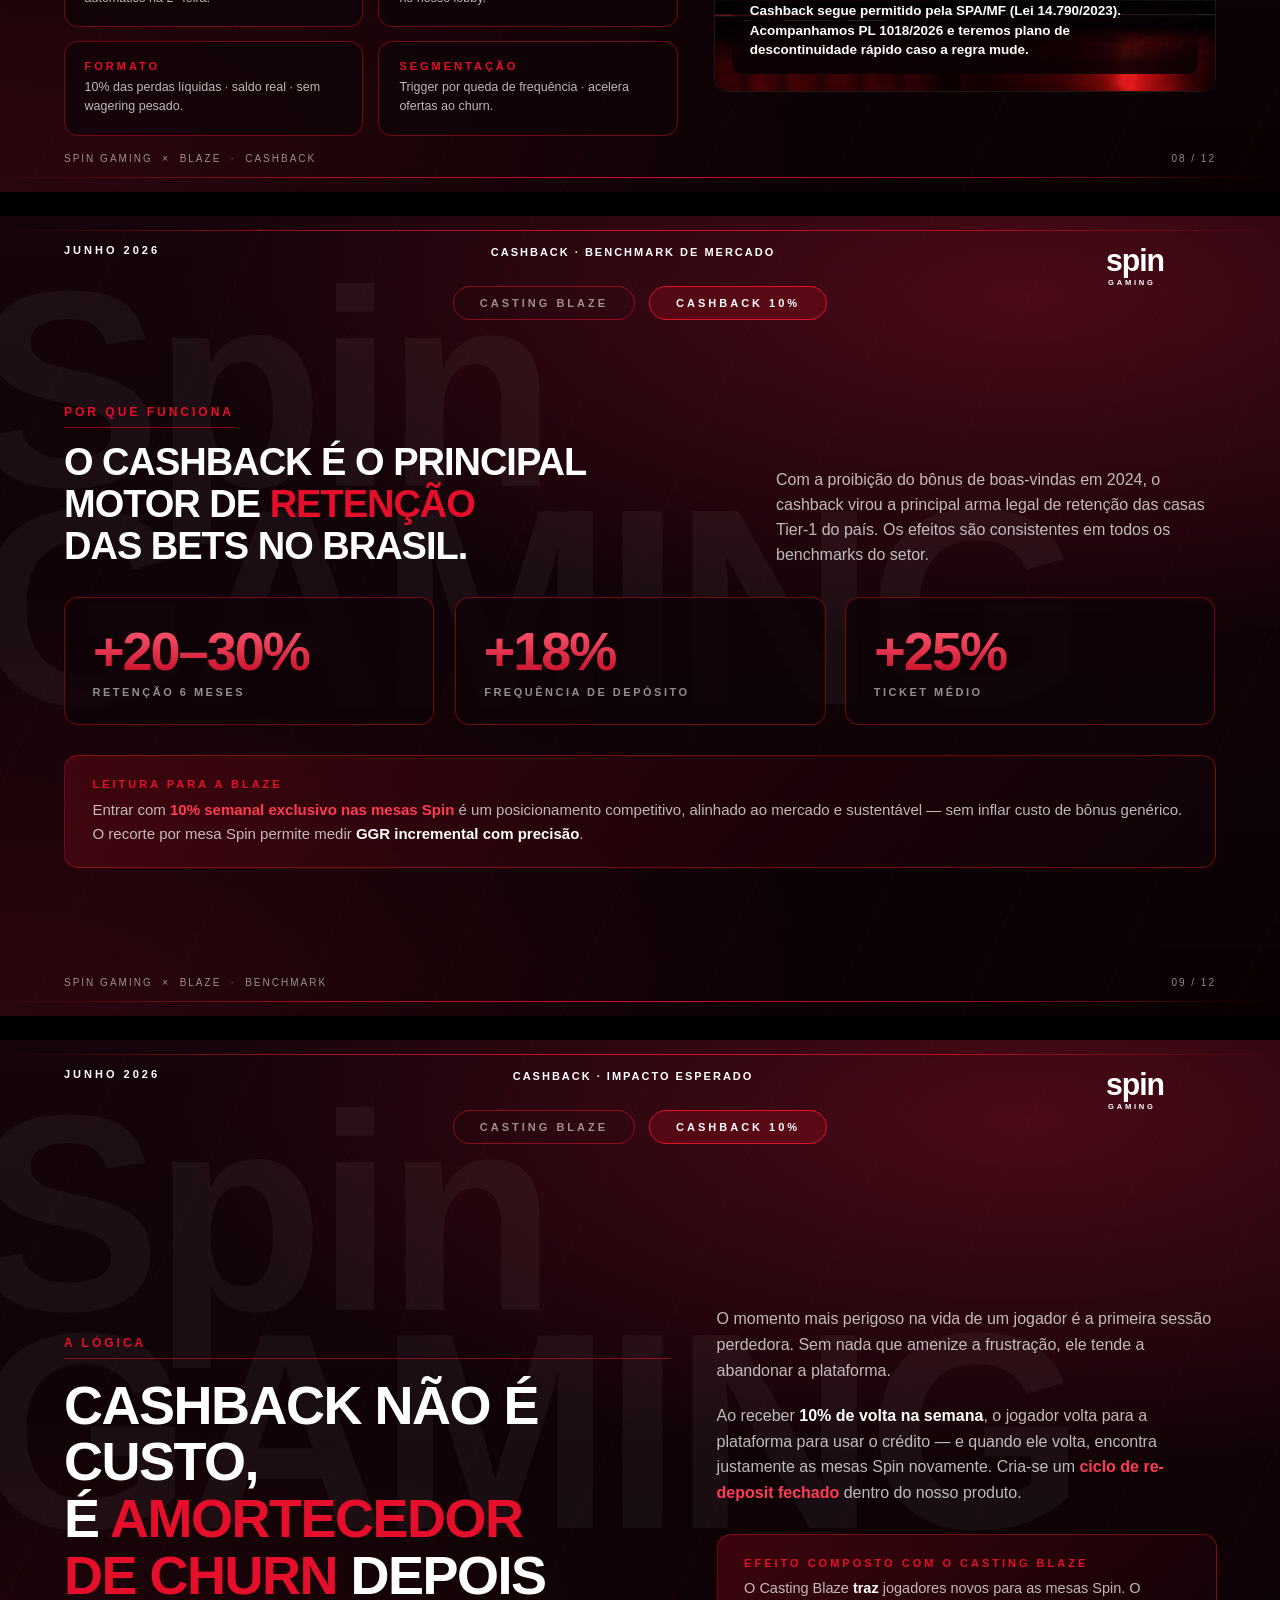
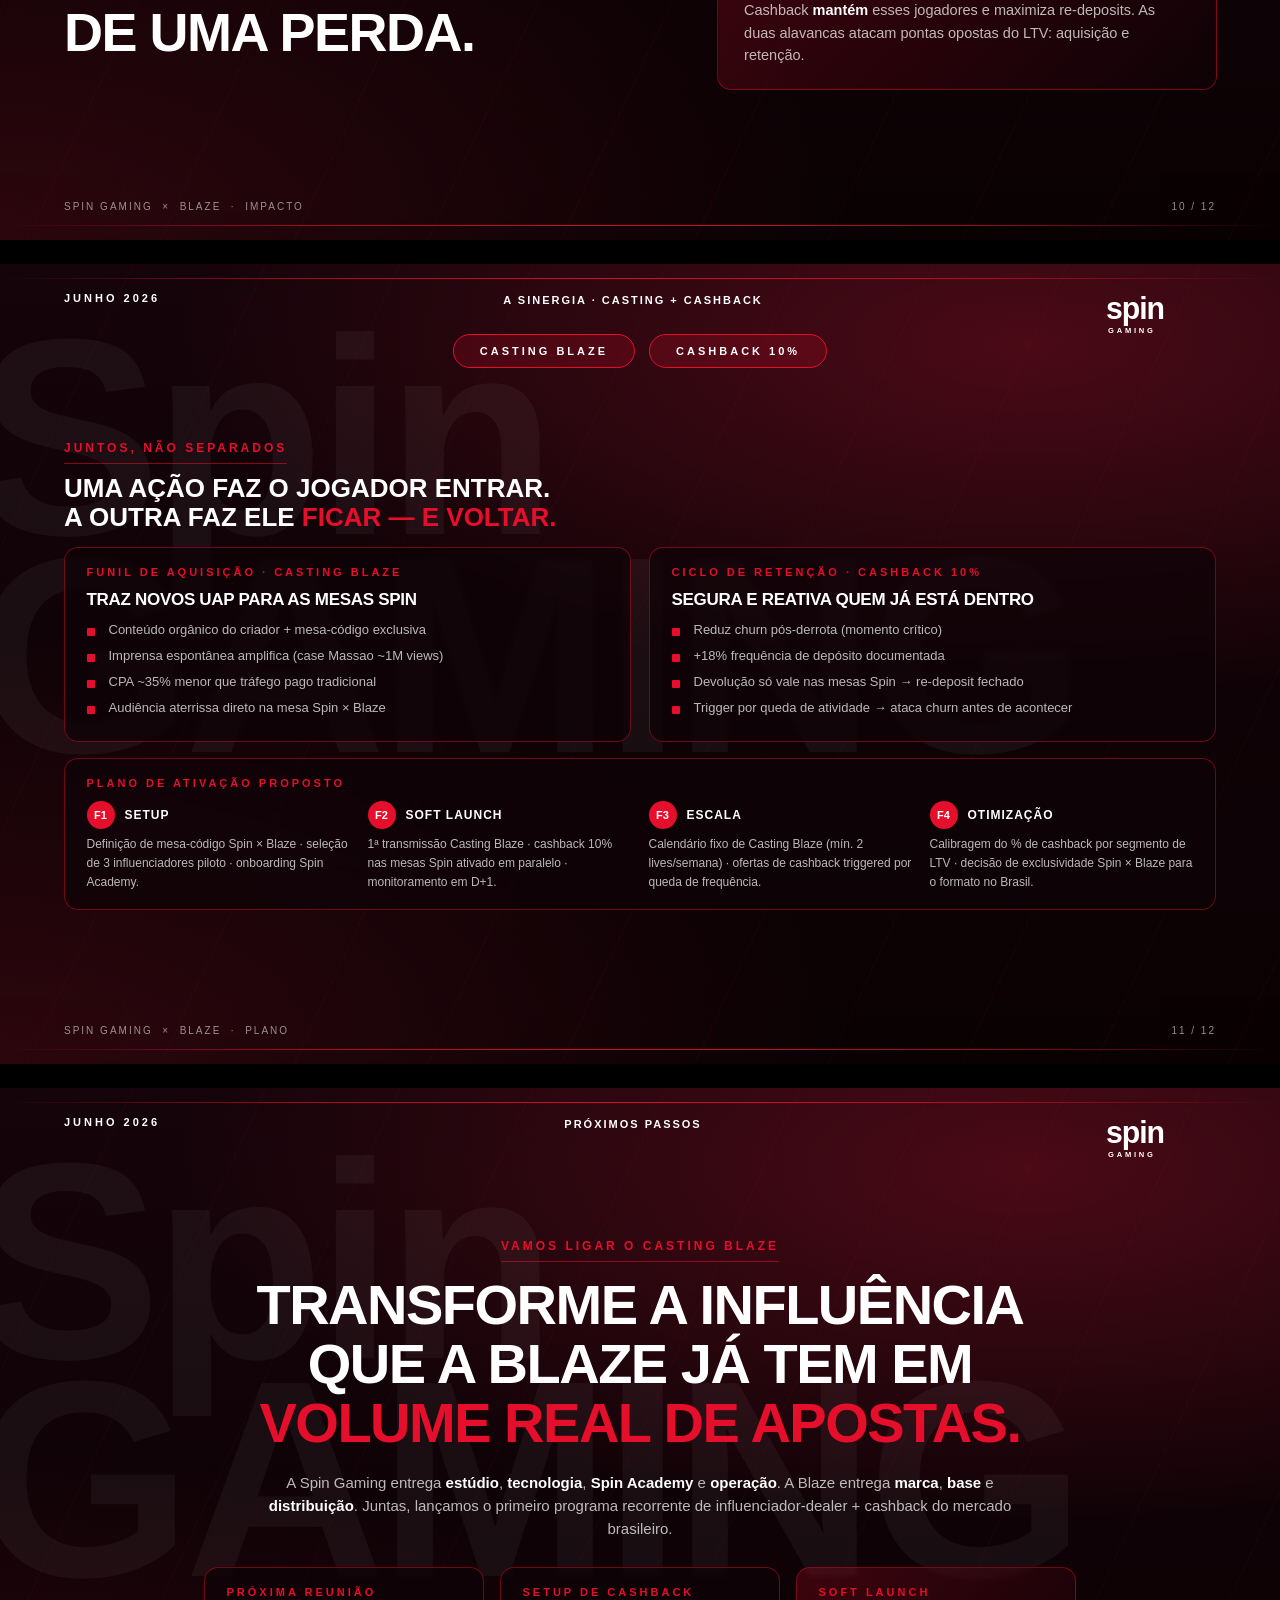
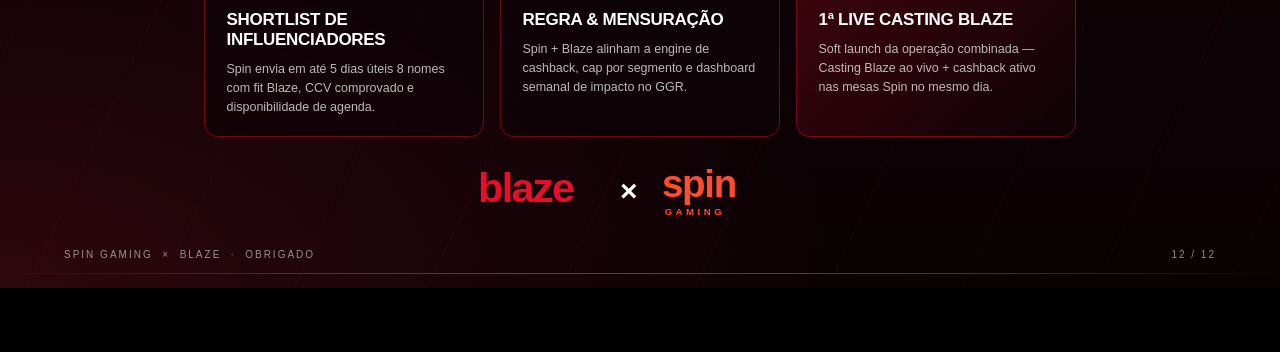
==== commit 16d7e782: "feat(content): foto Blackjack no slide 2 + slide 10 enxugado - Slide 2 (Contexto): troca a foto da m" ====
--- a/apresentacao/index.html
+++ b/apresentacao/index.html
@@ -83,7 +83,7 @@
     <!-- Right column: hero image -->
     <div style="flex:0.95; display:flex; align-items:center;">
       <div style="position:relative; width:100%; height:520px;">
-        <img class="hero-img" src="assets/images/mesa-blaze-real.png" alt="">
+        <img class="hero-img" src="assets/images/mesa-blaze-blackjack.jpg" alt="">
         <div style="position:absolute; left:18px; bottom:18px; right:18px; padding:14px 18px;
                     background:linear-gradient(180deg,rgba(10,1,3,0) 0%, rgba(10,1,3,0.85) 90%);
                     border-radius:10px;">
@@ -752,99 +752,38 @@
     <div class="section-tab active">CASHBACK 10%</div>
   </div>
 
-  <div class="slide-body" style="padding-top:90px; gap:36px;">
-    <!-- Left: narrative -->
-    <div style="flex:1.1; display:flex; flex-direction:column; justify-content:center;">
+  <div class="slide-body" style="padding-top:96px; gap:48px;">
+    <!-- Narrative -->
+    <div style="flex:1.15; display:flex; flex-direction:column; justify-content:center;">
       <div class="eyebrow">A LÓGICA</div>
-      <h2 class="title-md" style="max-width:560px;">
+      <h2 class="title-lg" style="max-width:640px;">
         CASHBACK NÃO É CUSTO,<br/>
-        É <span style="color:var(--red-blaze);">AMORTECEDOR DE CHURN</span><br/>
-        DEPOIS DE UMA PERDA.
+        É <span style="color:var(--red-blaze);">AMORTECEDOR<br/>DE CHURN</span> DEPOIS<br/>
+        DE UMA PERDA.
       </h2>
-      <p class="body-text" style="margin-top:18px; max-width:540px;">
+    </div>
+
+    <!-- Right column: explanatory text + composto card -->
+    <div style="flex:0.95; display:flex; flex-direction:column; justify-content:center; gap:20px;">
+      <p class="body-text" style="font-size:16px; line-height:1.6;">
         O momento mais perigoso na vida de um jogador é a primeira
-        sessão perdedora. Pesquisas mostram que operadores que dependem
-        só de bônus genérico têm <strong>30% mais churn</strong> do que
-        aqueles que usam cashback como rede de proteção emocional.
-      </p>
-      <p class="body-text" style="margin-top:14px; max-width:540px;">
-        Ao receber 10% de volta na semana, o jogador <strong>volta para a
-        plataforma para usar o crédito</strong> — e quando ele volta, ele
-        encontra justamente as mesas Spin novamente. Cria-se um ciclo
-        de re-deposit fechado dentro do nosso produto.
-      </p>
-
-      <div class="card" style="margin-top:24px; padding:20px 22px; background:linear-gradient(135deg, rgba(229,14,43,0.22), rgba(15,3,7,0.85));">
-        <div class="card-eyebrow" style="margin-bottom:6px;">EFEITO COMPOSTO COM O CASTING BLAZE</div>
-        <div class="body-text" style="font-size:13.5px;">
+        sessão perdedora. Sem nada que amenize a frustração, ele tende
+        a abandonar a plataforma.
+      </p>
+      <p class="body-text" style="font-size:16px; line-height:1.6;">
+        Ao receber <strong>10% de volta na semana</strong>, o jogador
+        volta para a plataforma para usar o crédito — e quando ele
+        volta, encontra justamente as mesas Spin novamente. Cria-se
+        um <span class="hl">ciclo de re-deposit fechado</span> dentro
+        do nosso produto.
+      </p>
+
+      <div class="card" style="margin-top:8px; padding:22px 26px; background:linear-gradient(135deg, rgba(229,14,43,0.22), rgba(15,3,7,0.85));">
+        <div class="card-eyebrow" style="margin-bottom:8px;">EFEITO COMPOSTO COM O CASTING BLAZE</div>
+        <div class="body-text" style="font-size:14.5px; line-height:1.55;">
           O Casting Blaze <strong>traz</strong> jogadores novos para as mesas Spin.
           O Cashback <strong>mantém</strong> esses jogadores e maximiza re-deposits.
           As duas alavancas atacam pontas opostas do LTV: aquisição e retenção.
-        </div>
-      </div>
-    </div>
-
-    <!-- Right: projection -->
-    <div style="flex:0.9; display:flex; flex-direction:column; gap:16px;">
-      <div class="card" style="padding:24px;">
-        <div class="card-eyebrow">PROJEÇÃO 90 DIAS · MESAS SPIN BLAZE</div>
-        <div class="card-title" style="margin-top:8px;">CENÁRIO MODERADO (BENCHMARKS DE MERCADO)</div>
-
-        <div style="margin-top:18px; display:flex; flex-direction:column; gap:14px;">
-          <div>
-            <div style="display:flex; justify-content:space-between; margin-bottom:6px;">
-              <div class="muted-cap">UAP nas mesas Spin</div>
-              <div style="font-size:13px; font-weight:800; color:#fff;">+30 a +45%</div>
-            </div>
-            <div style="height:8px; background:rgba(255,255,255,0.06); border-radius:6px; overflow:hidden;">
-              <div style="height:100%; width:62%; background:linear-gradient(90deg,#ff5d75,#c40a23);"></div>
-            </div>
-          </div>
-          <div>
-            <div style="display:flex; justify-content:space-between; margin-bottom:6px;">
-              <div class="muted-cap">Frequência de depósito</div>
-              <div style="font-size:13px; font-weight:800; color:#fff;">+18%</div>
-            </div>
-            <div style="height:8px; background:rgba(255,255,255,0.06); border-radius:6px; overflow:hidden;">
-              <div style="height:100%; width:42%; background:linear-gradient(90deg,#ff5d75,#c40a23);"></div>
-            </div>
-          </div>
-          <div>
-            <div style="display:flex; justify-content:space-between; margin-bottom:6px;">
-              <div class="muted-cap">Ticket médio (ADV)</div>
-              <div style="font-size:13px; font-weight:800; color:#fff;">+20 a +25%</div>
-            </div>
-            <div style="height:8px; background:rgba(255,255,255,0.06); border-radius:6px; overflow:hidden;">
-              <div style="height:100%; width:52%; background:linear-gradient(90deg,#ff5d75,#c40a23);"></div>
-            </div>
-          </div>
-          <div>
-            <div style="display:flex; justify-content:space-between; margin-bottom:6px;">
-              <div class="muted-cap">Retenção D30 → D90</div>
-              <div style="font-size:13px; font-weight:800; color:#fff;">+20 a +30%</div>
-            </div>
-            <div style="height:8px; background:rgba(255,255,255,0.06); border-radius:6px; overflow:hidden;">
-              <div style="height:100%; width:58%; background:linear-gradient(90deg,#ff5d75,#c40a23);"></div>
-            </div>
-          </div>
-          <div>
-            <div style="display:flex; justify-content:space-between; margin-bottom:6px;">
-              <div class="muted-cap">Volume de apostas nas mesas Spin</div>
-              <div style="font-size:13px; font-weight:800; color:#fff;">+40 a +60%</div>
-            </div>
-            <div style="height:8px; background:rgba(255,255,255,0.06); border-radius:6px; overflow:hidden;">
-              <div style="height:100%; width:78%; background:linear-gradient(90deg,#ff5d75,#c40a23);"></div>
-            </div>
-          </div>
-        </div>
-      </div>
-
-      <div class="card" style="padding:18px 22px;">
-        <div class="card-eyebrow" style="margin-bottom:6px;">CUSTO LÍQUIDO ESTIMADO</div>
-        <div class="body-text" style="font-size:12.5px;">
-          10% das perdas líquidas das mesas Spin = ~<strong>1,5% a 2,5% do GGR</strong>
-          do segmento ao vivo, considerando o RTP típico das mesas. Custo
-          marginal para um ganho de retenção esperado de até +30%.
         </div>
       </div>
     </div>
